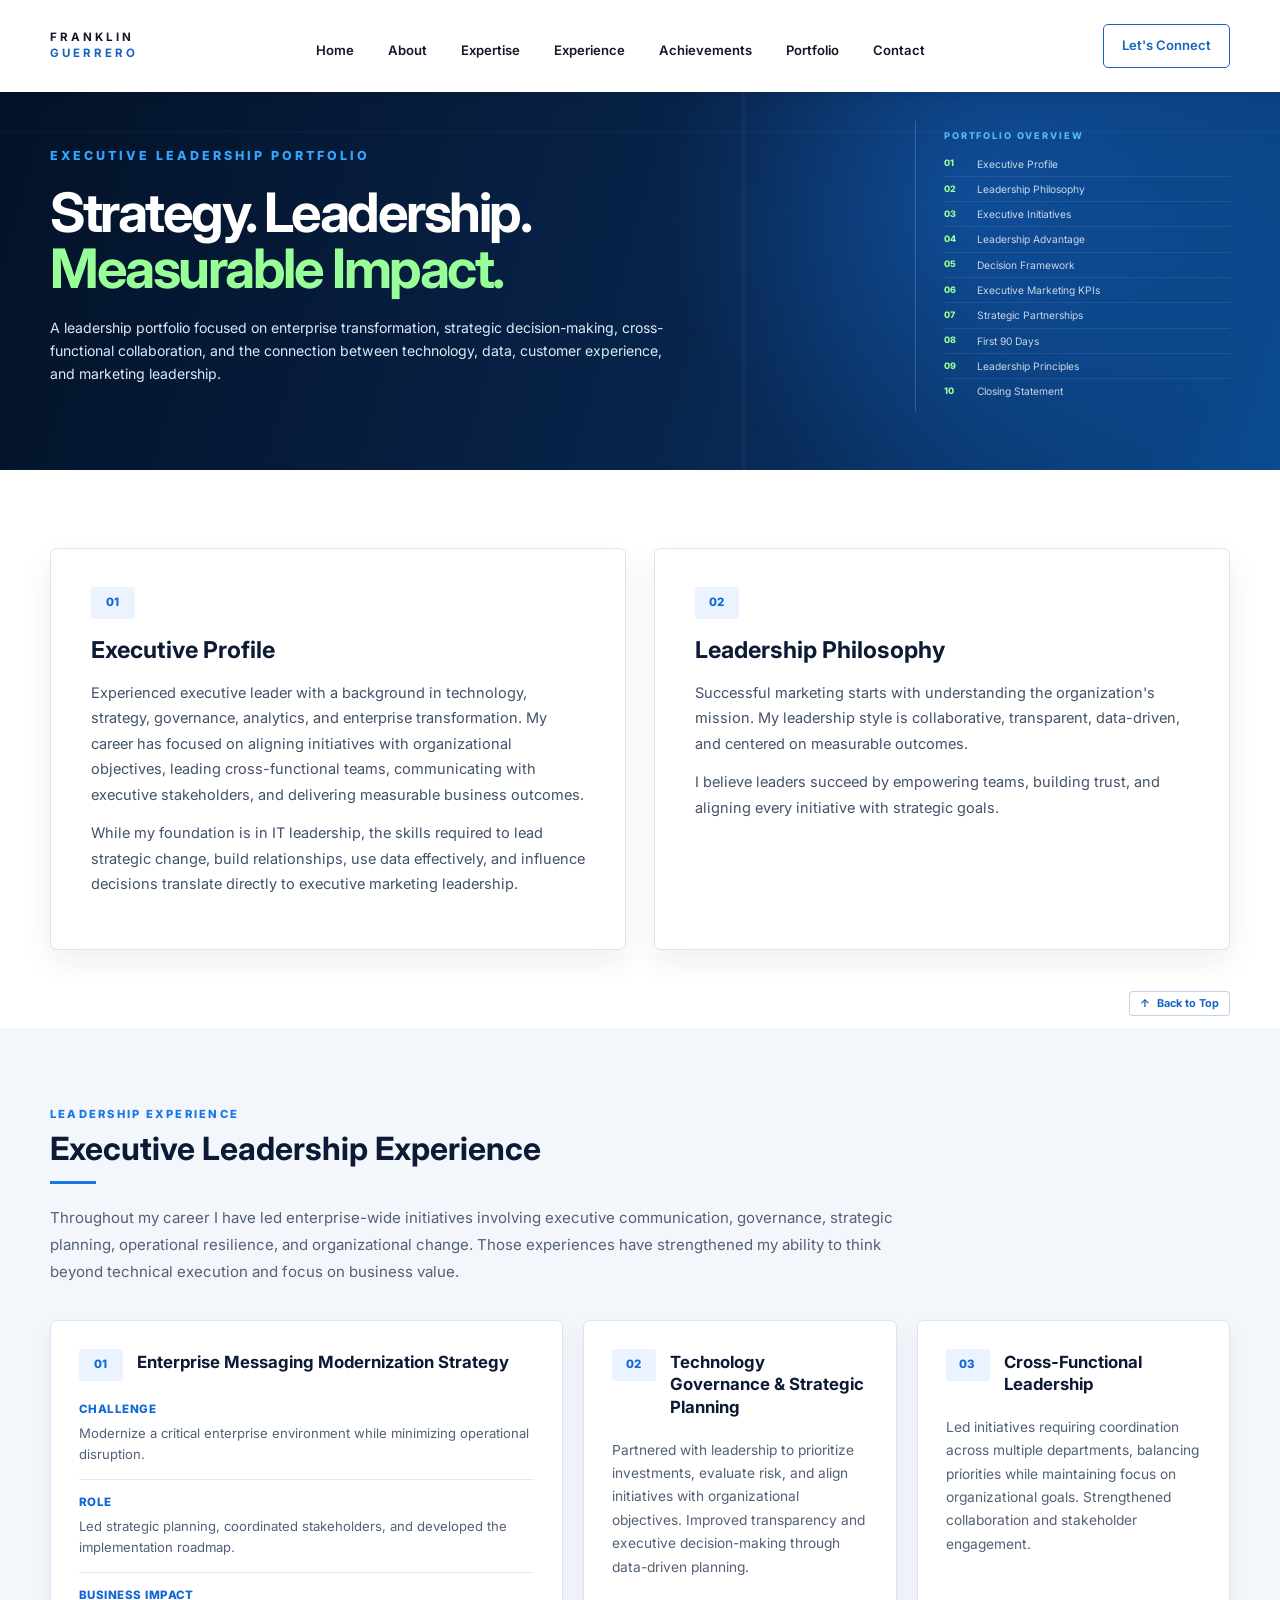
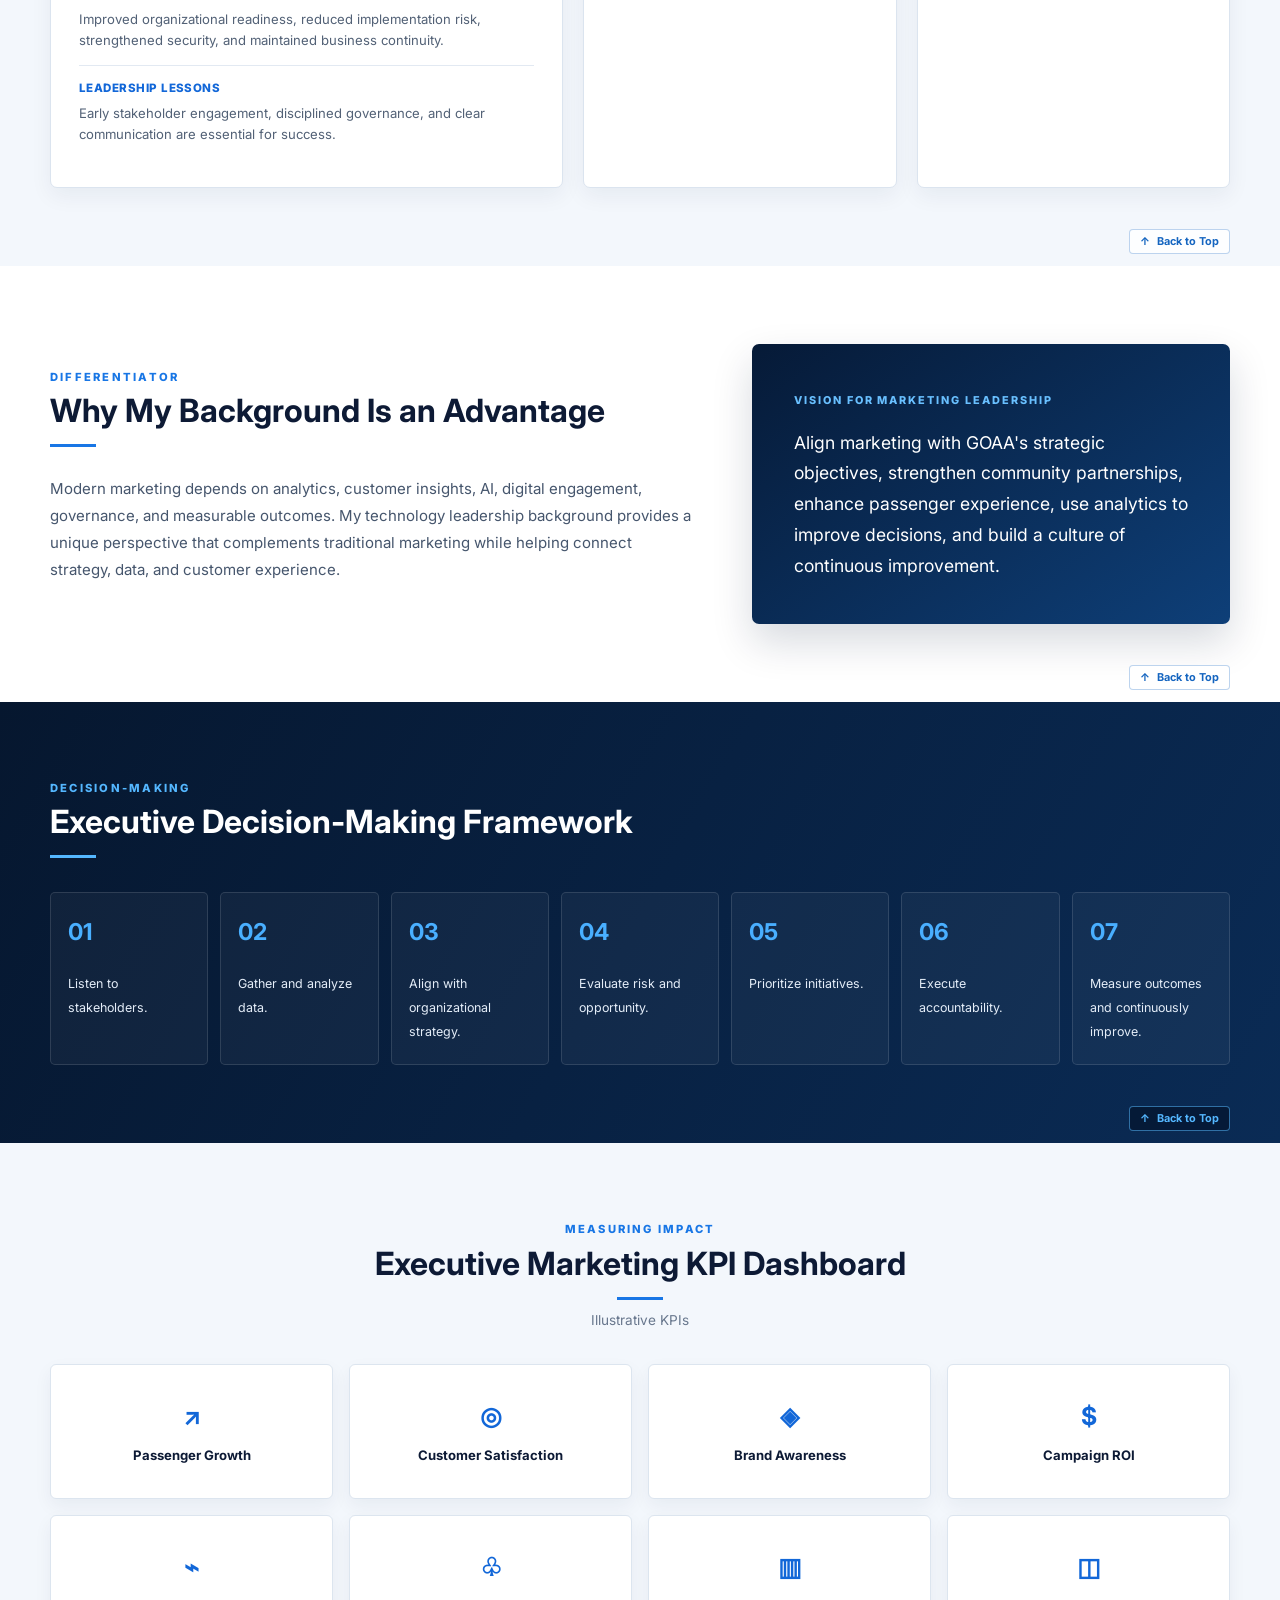
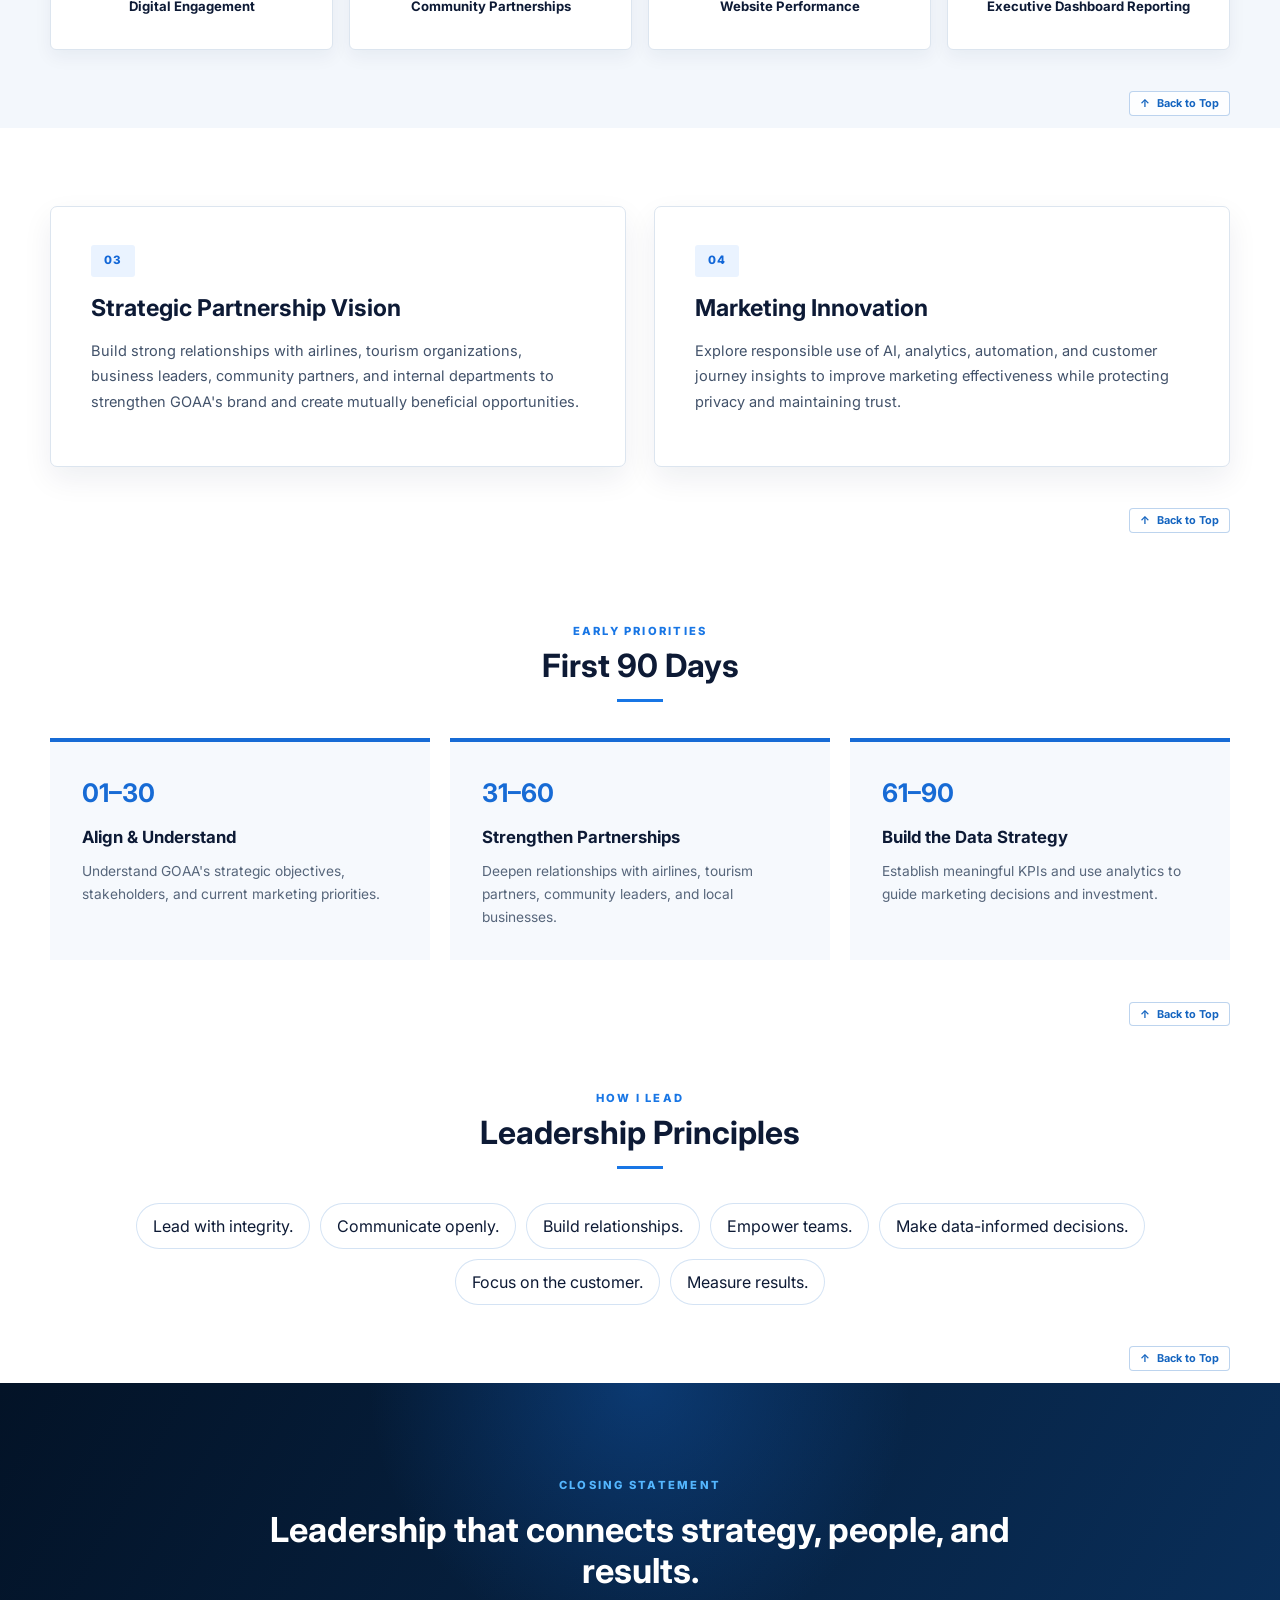
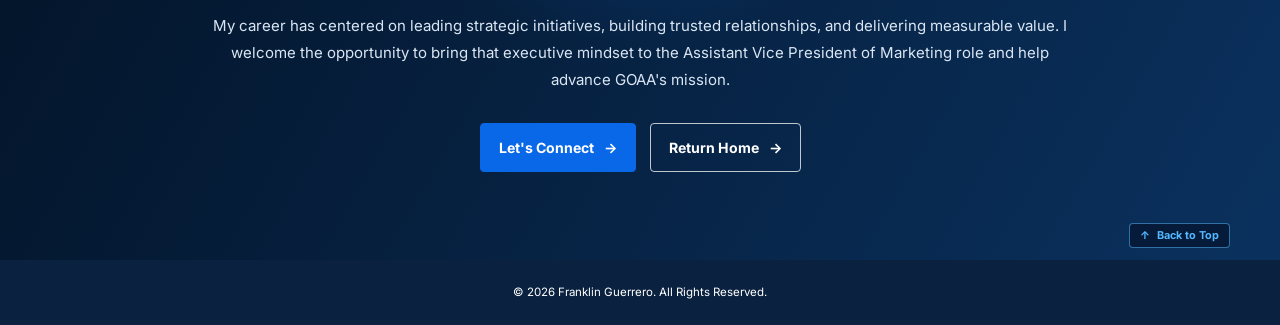
==== portfolio.html @ c7bc7cc0 "Add files via upload" ====
<!DOCTYPE html>
<html lang="en">
<head>
  <meta charset="UTF-8" />
  <meta name="viewport" content="width=device-width, initial-scale=1.0" />
  <meta name="description" content="Franklin Guerrero executive leadership portfolio." />
  <title>Executive Portfolio | Franklin Guerrero</title>
  <link rel="preconnect" href="https://fonts.googleapis.com">
  <link rel="preconnect" href="https://fonts.gstatic.com" crossorigin>
  <link href="https://fonts.googleapis.com/css2?family=Inter:wght@400;500;600;700;800&display=swap" rel="stylesheet">
  <link rel="stylesheet" href="styles.css" />
</head>
<body class="portfolio-page">
  <header class="topbar executive-topbar portfolio-topbar">
    <div class="shell nav">
      <a class="brand executive-brand" href="index.html#home" aria-label="Franklin Guerrero home">
        <strong><span>FRANKLIN</span><span>GUERRERO</span></strong>
      </a>
      <button class="menu-button" aria-expanded="false" aria-controls="site-nav">☰</button>
      <nav id="site-nav">
        <a href="index.html#home">Home</a>
        <a href="index.html#about">About</a>
        <a href="index.html#expertise">Expertise</a>
        <a href="index.html#experience">Experience</a>
        <a href="index.html#achievements">Achievements</a>
        <a class="active" href="portfolio.html">Portfolio</a>
        <a href="index.html#contact">Contact</a>
      </nav>
      <a class="top-connect" href="index.html#contact">Let's Connect</a>
    </div>
  </header>

  <main>
    <section class="portfolio-hero" id="portfolio-top">
      <div class="shell portfolio-hero-inner">
        <div class="portfolio-hero-copy">
          <p class="portfolio-eyebrow">EXECUTIVE LEADERSHIP PORTFOLIO</p>
          <h1>Strategy. Leadership.<br><span class="mint-text">Measurable Impact.</span></h1>
          <p class="portfolio-intro">A leadership portfolio focused on enterprise transformation, strategic decision-making, cross-functional collaboration, and the connection between technology, data, customer experience, and marketing leadership.</p>
        </div>

        <aside class="portfolio-overview" aria-label="Portfolio overview">
          <p class="portfolio-overview-title">PORTFOLIO OVERVIEW</p>
          <nav class="portfolio-overview-nav">
            <a href="#executive-profile"><span>01</span>Executive Profile</a>
            <a href="#leadership-philosophy"><span>02</span>Leadership Philosophy</a>
            <a href="#executive-initiatives"><span>03</span>Executive Initiatives</a>
            <a href="#leadership-advantage"><span>04</span>Leadership Advantage</a>
            <a href="#decision-framework"><span>05</span>Decision Framework</a>
            <a href="#executive-kpis"><span>06</span>Executive Marketing KPIs</a>
            <a href="#strategic-partnerships"><span>07</span>Strategic Partnerships</a>
            <a href="#first-90-days"><span>08</span>First 90 Days</a>
            <a href="#leadership-principles"><span>09</span>Leadership Principles</a>
            <a href="#closing-statement"><span>10</span>Closing Statement</a>
          </nav>
        </aside>
      </div>
    </section>

    <section class="portfolio-section" id="executive-profile">
      <div class="shell portfolio-two-column">
        <article class="portfolio-feature-card">
          <span class="portfolio-number">01</span>
          <h2>Executive Profile</h2>
          <p>Experienced executive leader with a background in technology, strategy, governance, analytics, and enterprise transformation. My career has focused on aligning initiatives with organizational objectives, leading cross-functional teams, communicating with executive stakeholders, and delivering measurable business outcomes.</p>
          <p>While my foundation is in IT leadership, the skills required to lead strategic change, build relationships, use data effectively, and influence decisions translate directly to executive marketing leadership.</p>
        </article>

        <article class="portfolio-feature-card" id="leadership-philosophy">
          <span class="portfolio-number">02</span>
          <h2>Leadership Philosophy</h2>
          <p>Successful marketing starts with understanding the organization's mission. My leadership style is collaborative, transparent, data-driven, and centered on measurable outcomes.</p>
          <p>I believe leaders succeed by empowering teams, building trust, and aligning every initiative with strategic goals.</p>
        </article>
      </div>
    
      <a class="portfolio-section-back-top" href="#portfolio-top" aria-label="Back to top">↑ <span>Back to Top</span></a>
    </section>

    <section class="portfolio-section portfolio-soft" id="executive-initiatives">
      <div class="shell">
        <div class="portfolio-heading">
          <span>LEADERSHIP EXPERIENCE</span>
          <h2>Executive Leadership Experience</h2>
        </div>
        <p class="portfolio-lead">Throughout my career I have led enterprise-wide initiatives involving executive communication, governance, strategic planning, operational resilience, and organizational change. Those experiences have strengthened my ability to think beyond technical execution and focus on business value.</p>

        <div class="initiative-grid">
          <article class="initiative-card initiative-primary">
            <div class="initiative-top">
              <span class="portfolio-number">01</span>
              <h3>Enterprise Messaging Modernization Strategy</h3>
            </div>
            <dl>
              <div><dt>Challenge</dt><dd>Modernize a critical enterprise environment while minimizing operational disruption.</dd></div>
              <div><dt>Role</dt><dd>Led strategic planning, coordinated stakeholders, and developed the implementation roadmap.</dd></div>
              <div><dt>Business Impact</dt><dd>Improved organizational readiness, reduced implementation risk, strengthened security, and maintained business continuity.</dd></div>
              <div><dt>Leadership Lessons</dt><dd>Early stakeholder engagement, disciplined governance, and clear communication are essential for success.</dd></div>
            </dl>
          </article>

          <article class="initiative-card">
            <div class="initiative-top">
              <span class="portfolio-number">02</span>
              <h3>Technology Governance &amp; Strategic Planning</h3>
            </div>
            <p>Partnered with leadership to prioritize investments, evaluate risk, and align initiatives with organizational objectives. Improved transparency and executive decision-making through data-driven planning.</p>
          </article>

          <article class="initiative-card">
            <div class="initiative-top">
              <span class="portfolio-number">03</span>
              <h3>Cross-Functional Leadership</h3>
            </div>
            <p>Led initiatives requiring coordination across multiple departments, balancing priorities while maintaining focus on organizational goals. Strengthened collaboration and stakeholder engagement.</p>
          </article>
        </div>
      </div>
    
      <a class="portfolio-section-back-top" href="#portfolio-top" aria-label="Back to top">↑ <span>Back to Top</span></a>
    </section>

    <section class="portfolio-section" id="leadership-advantage">
      <div class="shell portfolio-split-highlight">
        <div>
          <div class="portfolio-heading">
            <span>DIFFERENTIATOR</span>
            <h2>Why My Background Is an Advantage</h2>
          </div>
          <p>Modern marketing depends on analytics, customer insights, AI, digital engagement, governance, and measurable outcomes. My technology leadership background provides a unique perspective that complements traditional marketing while helping connect strategy, data, and customer experience.</p>
        </div>
        <div class="portfolio-quote-panel">
          <span>VISION FOR MARKETING LEADERSHIP</span>
          <p>Align marketing with GOAA's strategic objectives, strengthen community partnerships, enhance passenger experience, use analytics to improve decisions, and build a culture of continuous improvement.</p>
        </div>
      </div>
    
      <a class="portfolio-section-back-top" href="#portfolio-top" aria-label="Back to top">↑ <span>Back to Top</span></a>
    </section>

    <section class="portfolio-section portfolio-dark" id="decision-framework">
      <div class="shell">
        <div class="portfolio-heading light">
          <span>DECISION-MAKING</span>
          <h2>Executive Decision-Making Framework</h2>
        </div>
        <div class="decision-grid">
          <article class="decision-card" tabindex="0" role="button" aria-expanded="false"
            data-number="01"
            data-title="Listen to stakeholders."
            data-description="Engage the people affected by the decision to understand priorities, concerns, expectations, and operational realities before moving forward.">
            <b>01</b><span>Listen to stakeholders.</span>
          </article>

          <article class="decision-card" tabindex="0" role="button" aria-expanded="false"
            data-number="02"
            data-title="Gather and analyze data."
            data-description="Collect relevant quantitative and qualitative data to understand the situation, identify patterns, and uncover the insights needed to make an informed decision.">
            <b>02</b><span>Gather and analyze data.</span>
          </article>

          <article class="decision-card" tabindex="0" role="button" aria-expanded="false"
            data-number="03"
            data-title="Align with organizational strategy."
            data-description="Confirm that the decision supports the organization's mission, priorities, long-term objectives, and desired business outcomes.">
            <b>03</b><span>Align with organizational strategy.</span>
          </article>

          <article class="decision-card" tabindex="0" role="button" aria-expanded="false"
            data-number="04"
            data-title="Evaluate risk and opportunity."
            data-description="Assess potential risks, benefits, dependencies, and opportunities so leadership can balance value creation with responsible decision-making.">
            <b>04</b><span>Evaluate risk and opportunity.</span>
          </article>

          <article class="decision-card" tabindex="0" role="button" aria-expanded="false"
            data-number="05"
            data-title="Prioritize initiatives."
            data-description="Focus resources on the initiatives with the strongest strategic alignment, business value, urgency, and potential organizational impact.">
            <b>05</b><span>Prioritize initiatives.</span>
          </article>

          <article class="decision-card" tabindex="0" role="button" aria-expanded="false"
            data-number="06"
            data-title="Execute accountability."
            data-description="Translate the decision into action with clear ownership, responsibilities, timelines, expectations, and executive visibility.">
            <b>06</b><span>Execute accountability.</span>
          </article>

          <article class="decision-card" tabindex="0" role="button" aria-expanded="false"
            data-number="07"
            data-title="Measure outcomes and continuously improve."
            data-description="Track results against defined measures, learn from outcomes, and adjust the strategy or execution as new information becomes available.">
            <b>07</b><span>Measure outcomes and continuously improve.</span>
          </article>
        </div>

        <div class="decision-popover" id="decision-popover" role="dialog" aria-hidden="true">
          <button class="decision-popover-close" type="button" aria-label="Close definition">×</button>
          <div class="decision-popover-number"></div>
          <h3 class="decision-popover-title"></h3>
          <p class="decision-popover-text"></p>
          <span class="decision-popover-arrow" aria-hidden="true"></span>
        </div>
      </div>
    
      <a class="portfolio-section-back-top" href="#portfolio-top" aria-label="Back to top">↑ <span>Back to Top</span></a>
    </section>

    <section class="portfolio-section portfolio-soft" id="executive-kpis">
      <div class="shell">
        <div class="portfolio-heading centered">
          <span>MEASURING IMPACT</span>
          <h2>Executive Marketing KPI Dashboard</h2>
          <p>Illustrative KPIs</p>
        </div>
        <div class="kpi-grid">
          <article class="kpi-card" tabindex="0" role="button" aria-expanded="false"
            data-kpi="passenger" data-title="Passenger Growth" data-subtitle="Illustrative 12-month passenger index">
            <span>↗</span><h3>Passenger Growth</h3>
          </article>
          <article class="kpi-card" tabindex="0" role="button" aria-expanded="false"
            data-kpi="satisfaction" data-title="Customer Satisfaction" data-subtitle="Illustrative satisfaction trend">
            <span>◎</span><h3>Customer Satisfaction</h3>
          </article>
          <article class="kpi-card" tabindex="0" role="button" aria-expanded="false"
            data-kpi="awareness" data-title="Brand Awareness" data-subtitle="Illustrative brand awareness by quarter">
            <span>◈</span><h3>Brand Awareness</h3>
          </article>
          <article class="kpi-card" tabindex="0" role="button" aria-expanded="false"
            data-kpi="roi" data-title="Campaign ROI" data-subtitle="Illustrative return by campaign">
            <span>$</span><h3>Campaign ROI</h3>
          </article>
          <article class="kpi-card" tabindex="0" role="button" aria-expanded="false"
            data-kpi="digital" data-title="Digital Engagement" data-subtitle="Illustrative engagement trend">
            <span>⌁</span><h3>Digital Engagement</h3>
          </article>
          <article class="kpi-card" tabindex="0" role="button" aria-expanded="false"
            data-kpi="partnerships" data-title="Community Partnerships" data-subtitle="Illustrative partnership growth">
            <span>♧</span><h3>Community Partnerships</h3>
          </article>
          <article class="kpi-card" tabindex="0" role="button" aria-expanded="false"
            data-kpi="website" data-title="Website Performance" data-subtitle="Illustrative traffic and conversion trend">
            <span>▥</span><h3>Website Performance</h3>
          </article>
          <article class="kpi-card" tabindex="0" role="button" aria-expanded="false"
            data-kpi="dashboard" data-title="Executive Dashboard Reporting" data-subtitle="Illustrative executive scorecard">
            <span>◫</span><h3>Executive Dashboard Reporting</h3>
          </article>
        </div>

        <div class="kpi-chart-popover" id="kpi-chart-popover" role="dialog" aria-hidden="true">
          <button class="kpi-chart-close" type="button" aria-label="Close KPI chart">×</button>
          <div class="kpi-chart-kicker">SAMPLE EXECUTIVE VIEW</div>
          <h3 class="kpi-chart-title"></h3>
          <p class="kpi-chart-subtitle"></p>
          <div class="kpi-chart-stage" aria-label="Illustrative KPI chart"></div>
          <p class="kpi-chart-note">Illustrative data for portfolio demonstration only — not actual GOAA performance.</p>
          <span class="kpi-chart-arrow" aria-hidden="true"></span>
        </div>
      </div>
    
      <a class="portfolio-section-back-top" href="#portfolio-top" aria-label="Back to top">↑ <span>Back to Top</span></a>
    </section>

    <section class="portfolio-section" id="strategic-partnerships">
      <div class="shell portfolio-two-column">
        <article class="portfolio-feature-card">
          <span class="portfolio-number">03</span>
          <h2>Strategic Partnership Vision</h2>
          <p>Build strong relationships with airlines, tourism organizations, business leaders, community partners, and internal departments to strengthen GOAA's brand and create mutually beneficial opportunities.</p>
        </article>
        <article class="portfolio-feature-card">
          <span class="portfolio-number">04</span>
          <h2>Marketing Innovation</h2>
          <p>Explore responsible use of AI, analytics, automation, and customer journey insights to improve marketing effectiveness while protecting privacy and maintaining trust.</p>
        </article>
      </div>
    
      <a class="portfolio-section-back-top" href="#portfolio-top" aria-label="Back to top">↑ <span>Back to Top</span></a>
    </section>

    <section class="portfolio-section first-90-section" id="first-90-days">
      <div class="shell">
        <div class="portfolio-heading centered">
          <span>EARLY PRIORITIES</span>
          <h2>First 90 Days</h2>
        </div>
        <div class="days-grid">
          <article class="priority-card" tabindex="0" role="button" aria-expanded="false"
            data-number="01"
            data-title="Align with GOAA's Strategic Objectives"
            data-description="Understand and align with GOAA's strategic objectives and long-term vision. Meet with key stakeholders, assess current marketing efforts, identify what is working, and determine where the strongest opportunities exist.">
            <b>01–30</b>
            <h3>Align &amp; Understand</h3>
            <p>Understand GOAA's strategic objectives, stakeholders, and current marketing priorities.</p>
          </article>

          <article class="priority-card" tabindex="0" role="button" aria-expanded="false"
            data-number="02"
            data-title="Strengthen Strategic Partnerships"
            data-description="Strengthen relationships with airlines, tourism organizations, community leaders, and local businesses to help promote Orlando, expand collaboration, and support passenger growth.">
            <b>31–60</b>
            <h3>Strengthen Partnerships</h3>
            <p>Deepen relationships with airlines, tourism partners, community leaders, and local businesses.</p>
          </article>

          <article class="priority-card" tabindex="0" role="button" aria-expanded="false"
            data-number="03"
            data-title="Build a Data-Driven Marketing Strategy"
            data-description="Establish meaningful performance metrics and use analytics to evaluate campaign performance, customer behavior, and return on investment so resources remain aligned with GOAA's goals and marketing can continuously improve.">
            <b>61–90</b>
            <h3>Build the Data Strategy</h3>
            <p>Establish meaningful KPIs and use analytics to guide marketing decisions and investment.</p>
          </article>
        </div>

        <div class="priority-popover" id="priority-popover" role="dialog" aria-hidden="true">
          <button class="priority-popover-close" type="button" aria-label="Close priority details">×</button>
          <div class="priority-popover-number"></div>
          <h3 class="priority-popover-title"></h3>
          <p class="priority-popover-text"></p>
          <span class="priority-popover-arrow" aria-hidden="true"></span>
        </div>
      </div>
    
      <a class="portfolio-section-back-top" href="#portfolio-top" aria-label="Back to top">↑ <span>Back to Top</span></a>
    </section>

    <section class="portfolio-section portfolio-principles" id="leadership-principles">
      <div class="shell">
        <div class="portfolio-heading centered">
          <span>HOW I LEAD</span>
          <h2>Leadership Principles</h2>
        </div>
        <div class="principles-row">
          <button class="principle-pill" type="button"
            data-title="Lead with integrity."
            data-description="Make decisions ethically, communicate truthfully, and build trust through consistent actions and accountability.">
            Lead with integrity.
          </button>
          <button class="principle-pill" type="button"
            data-title="Communicate openly."
            data-description="Create clarity through transparent communication, active listening, and timely information sharing across teams and stakeholders.">
            Communicate openly.
          </button>
          <button class="principle-pill" type="button"
            data-title="Build relationships."
            data-description="Develop trusted partnerships by understanding stakeholder needs, creating alignment, and investing in long-term collaboration.">
            Build relationships.
          </button>
          <button class="principle-pill" type="button"
            data-title="Empower teams."
            data-description="Give people clear direction, ownership, support, and the confidence to make decisions and deliver meaningful results.">
            Empower teams.
          </button>
          <button class="principle-pill" type="button"
            data-title="Make data-informed decisions."
            data-description="Use relevant data, business context, and professional judgment to guide decisions and improve strategic outcomes.">
            Make data-informed decisions.
          </button>
          <button class="principle-pill" type="button"
            data-title="Focus on the customer."
            data-description="Keep customer needs, expectations, and experience at the center of strategy, execution, and continuous improvement.">
            Focus on the customer.
          </button>
          <button class="principle-pill" type="button"
            data-title="Measure results."
            data-description="Define meaningful outcomes, track performance, and use results to strengthen accountability and continuously improve.">
            Measure results.
          </button>
        </div>

        <div class="principle-popover" id="principle-popover" role="dialog" aria-hidden="true">
          <button class="principle-popover-close" type="button" aria-label="Close leadership principle">×</button>
          <h3 class="principle-popover-title"></h3>
          <p class="principle-popover-text"></p>
          <span class="principle-popover-arrow" aria-hidden="true"></span>
        </div>
      </div>
    
      <a class="portfolio-section-back-top" href="#portfolio-top" aria-label="Back to top">↑ <span>Back to Top</span></a>
    </section>

    <section class="portfolio-closing" id="closing-statement">
      <div class="shell">
        <span>CLOSING STATEMENT</span>
        <h2>Leadership that connects strategy, people, and results.</h2>
        <p>My career has centered on leading strategic initiatives, building trusted relationships, and delivering measurable value. I welcome the opportunity to bring that executive mindset to the Assistant Vice President of Marketing role and help advance GOAA's mission.</p>
        <div class="portfolio-actions">
          <a class="btn btn-primary" href="index.html#contact">Let's Connect <span aria-hidden="true">→</span></a>
          <a class="btn btn-outline" href="index.html">Return Home <span aria-hidden="true">→</span></a>
        </div>
      </div>
    
      <a class="portfolio-section-back-top" href="#portfolio-top" aria-label="Back to top">↑ <span>Back to Top</span></a>
    </section>
  </main>

  <footer>
    © <span id="year"></span> Franklin Guerrero. All Rights Reserved.
  </footer>

  <script src="script.js"></script>

  <script>
    (() => {
      const cards = Array.from(document.querySelectorAll('.decision-card'));
      const popover = document.getElementById('decision-popover');
      if (!cards.length || !popover) return;

      const numberEl = popover.querySelector('.decision-popover-number');
      const titleEl = popover.querySelector('.decision-popover-title');
      const textEl = popover.querySelector('.decision-popover-text');
      const closeBtn = popover.querySelector('.decision-popover-close');
      let activeCard = null;

      function positionPopover(card) {
        const section = card.closest('.portfolio-dark');
        const sectionRect = section.getBoundingClientRect();
        const cardRect = card.getBoundingClientRect();

        // Measure after content is visible.
        popover.style.left = '0px';
        popover.style.top = '0px';

        const popRect = popover.getBoundingClientRect();
        let left = cardRect.left - sectionRect.left + (cardRect.width / 2) - (popRect.width / 2);
        let top = cardRect.top - sectionRect.top - popRect.height - 18;

        const minLeft = 18;
        const maxLeft = sectionRect.width - popRect.width - 18;
        left = Math.max(minLeft, Math.min(left, maxLeft));

        // If there isn't enough room above, place it below.
        const placeBelow = top < 78;
        if (placeBelow) {
          top = cardRect.bottom - sectionRect.top + 18;
          popover.classList.add('below');
        } else {
          popover.classList.remove('below');
        }

        popover.style.left = `${left}px`;
        popover.style.top = `${top}px`;

        const cardCenter = cardRect.left - sectionRect.left + (cardRect.width / 2);
        const arrowLeft = Math.max(20, Math.min(cardCenter - left, popRect.width - 20));
        popover.style.setProperty('--arrow-left', `${arrowLeft}px`);
      }

      function openPopover(card) {
        cards.forEach(c => {
          c.classList.remove('active');
          c.setAttribute('aria-expanded', 'false');
        });

        activeCard = card;
        card.classList.add('active');
        card.setAttribute('aria-expanded', 'true');

        numberEl.textContent = card.dataset.number;
        titleEl.textContent = card.dataset.title;
        textEl.textContent = card.dataset.description;

        popover.classList.add('open');
        popover.setAttribute('aria-hidden', 'false');
        requestAnimationFrame(() => positionPopover(card));
      }

      function closePopover() {
        if (activeCard) {
          activeCard.classList.remove('active');
          activeCard.setAttribute('aria-expanded', 'false');
        }
        activeCard = null;
        popover.classList.remove('open', 'below');
        popover.setAttribute('aria-hidden', 'true');
      }

      cards.forEach(card => {
        card.addEventListener('click', (event) => {
          event.stopPropagation();
          if (activeCard === card && popover.classList.contains('open')) {
            closePopover();
          } else {
            openPopover(card);
          }
        });

        card.addEventListener('keydown', (event) => {
          if (event.key === 'Enter' || event.key === ' ') {
            event.preventDefault();
            openPopover(card);
          }
        });
      });

      closeBtn.addEventListener('click', (event) => {
        event.stopPropagation();
        closePopover();
      });

      popover.addEventListener('click', event => event.stopPropagation());
      document.addEventListener('click', closePopover);
      document.addEventListener('keydown', event => {
        if (event.key === 'Escape') closePopover();
      });

      window.addEventListener('resize', () => {
        if (activeCard && popover.classList.contains('open')) positionPopover(activeCard);
      });
    })();
  </script>


  <script>
    (() => {
      const cards = Array.from(document.querySelectorAll('.kpi-card'));
      const popover = document.getElementById('kpi-chart-popover');
      if (!cards.length || !popover) return;

      const titleEl = popover.querySelector('.kpi-chart-title');
      const subtitleEl = popover.querySelector('.kpi-chart-subtitle');
      const stage = popover.querySelector('.kpi-chart-stage');
      const closeBtn = popover.querySelector('.kpi-chart-close');
      let activeCard = null;

      const data = {
        passenger: {
          type: 'line',
          labels: ['Jan','Feb','Mar','Apr','May','Jun','Jul','Aug','Sep','Oct','Nov','Dec'],
          values: [82,85,88,87,91,94,97,99,98,102,105,109],
          suffix: ''
        },
        satisfaction: {
          type: 'line',
          labels: ['Q1','Q2','Q3','Q4'],
          values: [84,87,89,92],
          suffix: '%'
        },
        awareness: {
          type: 'bars',
          labels: ['Q1','Q2','Q3','Q4'],
          values: [61,68,74,81],
          suffix: '%'
        },
        roi: {
          type: 'bars',
          labels: ['A','B','C','D','E'],
          values: [118,142,131,167,154],
          suffix: '%'
        },
        digital: {
          type: 'line',
          labels: ['Jan','Mar','May','Jul','Sep','Nov'],
          values: [42,48,53,61,68,76],
          suffix: '%'
        },
        partnerships: {
          type: 'bars',
          labels: ['2023','2024','2025','2026'],
          values: [18,24,31,39],
          suffix: ''
        },
        website: {
          type: 'dual',
          labels: ['Jan','Mar','May','Jul','Sep','Nov'],
          values: [72,78,84,91,97,106],
          values2: [2.8,3.1,3.4,3.8,4.1,4.5],
          suffix: 'k',
          suffix2: '%'
        },
        dashboard: {
          type: 'scorecard',
          metrics: [
            ['Passenger Growth','+6.8%','On Track'],
            ['Customer Satisfaction','92%','Strong'],
            ['Campaign ROI','154%','Above Target'],
            ['Digital Engagement','+18%','Improving']
          ]
        }
      };

      function svgLine(labels, values, suffix='', values2=null, suffix2='') {
        const w = 430, h = 210, left = 38, right = 20, top = 18, bottom = 34;
        const max = Math.max(...values) * 1.08;
        const min = Math.min(...values) * .92;
        const x = i => left + i * ((w-left-right)/(values.length-1));
        const y = v => top + (max-v) * ((h-top-bottom)/(max-min || 1));
        const points = values.map((v,i)=>`${x(i)},${y(v)}`).join(' ');

        let grid = '';
        for(let i=0;i<4;i++){
          const gy = top + i*((h-top-bottom)/3);
          grid += `<line x1="${left}" y1="${gy}" x2="${w-right}" y2="${gy}" class="chart-grid"/>`;
        }

        let labelsSvg = labels.map((lab,i)=>`<text x="${x(i)}" y="${h-10}" text-anchor="middle" class="chart-label">${lab}</text>`).join('');
        let dots = values.map((v,i)=>`<circle cx="${x(i)}" cy="${y(v)}" r="3.2" class="chart-dot"/><text x="${x(i)}" y="${y(v)-9}" text-anchor="middle" class="chart-value">${v}${suffix}</text>`).join('');

        let second = '';
        if(values2){
          const max2 = Math.max(...values2)*1.08, min2 = Math.min(...values2)*.92;
          const y2 = v => top + (max2-v) * ((h-top-bottom)/(max2-min2 || 1));
          const p2 = values2.map((v,i)=>`${x(i)},${y2(v)}`).join(' ');
          second = `<polyline points="${p2}" class="chart-line secondary"/>` +
                   values2.map((v,i)=>`<circle cx="${x(i)}" cy="${y2(v)}" r="2.7" class="chart-dot secondary"/>`).join('');
        }

        return `<svg viewBox="0 0 ${w} ${h}" role="img" aria-label="Illustrative line chart">
          ${grid}
          <polyline points="${points}" class="chart-line"/>
          ${second}
          ${dots}
          ${labelsSvg}
        </svg>`;
      }

      function svgBars(labels, values, suffix='') {
        const w=430,h=210,left=28,right=18,top=20,bottom=36;
        const max=Math.max(...values)*1.15;
        const slot=(w-left-right)/values.length;
        const barW=Math.min(44,slot*.55);
        let grid='';
        for(let i=0;i<4;i++){
          const gy=top+i*((h-top-bottom)/3);
          grid += `<line x1="${left}" y1="${gy}" x2="${w-right}" y2="${gy}" class="chart-grid"/>`;
        }
        let bars='';
        values.forEach((v,i)=>{
          const bh=(v/max)*(h-top-bottom);
          const bx=left+i*slot+(slot-barW)/2;
          const by=h-bottom-bh;
          bars += `<rect x="${bx}" y="${by}" width="${barW}" height="${bh}" rx="5" class="chart-bar"/>
                   <text x="${bx+barW/2}" y="${by-8}" text-anchor="middle" class="chart-value">${v}${suffix}</text>
                   <text x="${bx+barW/2}" y="${h-11}" text-anchor="middle" class="chart-label">${labels[i]}</text>`;
        });
        return `<svg viewBox="0 0 ${w} ${h}" role="img" aria-label="Illustrative bar chart">${grid}${bars}</svg>`;
      }

      function scorecard(metrics){
        return `<div class="executive-scorecard">` + metrics.map((m,i)=>`
          <div class="scorecard-item">
            <div class="scorecard-label">${m[0]}</div>
            <div class="scorecard-value">${m[1]}</div>
            <div class="scorecard-status"><span></span>${m[2]}</div>
          </div>`).join('') + `</div>`;
      }

      function renderChart(key){
        const d=data[key];
        if(!d) return '';
        if(d.type==='line') return svgLine(d.labels,d.values,d.suffix);
        if(d.type==='bars') return svgBars(d.labels,d.values,d.suffix);
        if(d.type==='dual') return svgLine(d.labels,d.values,d.suffix,d.values2,d.suffix2);
        if(d.type==='scorecard') return scorecard(d.metrics);
        return '';
      }

      function positionPopover(card){
        const section = card.closest('#executive-kpis');
        const sectionRect = section.getBoundingClientRect();
        const cardRect = card.getBoundingClientRect();

        popover.style.left='0px';
        popover.style.top='0px';

        const popRect = popover.getBoundingClientRect();
        let left = cardRect.left - sectionRect.left + cardRect.width/2 - popRect.width/2;
        let top = cardRect.top - sectionRect.top - popRect.height - 18;

        const minLeft=18;
        const maxLeft=sectionRect.width-popRect.width-18;
        left=Math.max(minLeft,Math.min(left,maxLeft));

        const placeBelow = top < 78;
        if(placeBelow){
          top=cardRect.bottom-sectionRect.top+18;
          popover.classList.add('below');
        }else{
          popover.classList.remove('below');
        }

        popover.style.left=`${left}px`;
        popover.style.top=`${top}px`;

        const cardCenter = cardRect.left - sectionRect.left + cardRect.width/2;
        const arrowLeft=Math.max(22,Math.min(cardCenter-left,popRect.width-22));
        popover.style.setProperty('--kpi-arrow-left',`${arrowLeft}px`);
      }

      function openPopover(card){
        cards.forEach(c=>{
          c.classList.remove('active');
          c.setAttribute('aria-expanded','false');
        });

        activeCard=card;
        card.classList.add('active');
        card.setAttribute('aria-expanded','true');

        titleEl.textContent=card.dataset.title;
        subtitleEl.textContent=card.dataset.subtitle;
        stage.innerHTML=renderChart(card.dataset.kpi);

        popover.classList.add('open');
        popover.setAttribute('aria-hidden','false');
        requestAnimationFrame(()=>positionPopover(card));
      }

      function closePopover(){
        if(activeCard){
          activeCard.classList.remove('active');
          activeCard.setAttribute('aria-expanded','false');
        }
        activeCard=null;
        popover.classList.remove('open','below');
        popover.setAttribute('aria-hidden','true');
      }

      cards.forEach(card=>{
        card.addEventListener('click',e=>{
          e.stopPropagation();
          if(activeCard===card && popover.classList.contains('open')) closePopover();
          else openPopover(card);
        });
        card.addEventListener('keydown',e=>{
          if(e.key==='Enter' || e.key===' '){
            e.preventDefault();
            openPopover(card);
          }
        });
      });

      closeBtn.addEventListener('click',e=>{
        e.stopPropagation();
        closePopover();
      });
      popover.addEventListener('click',e=>e.stopPropagation());
      document.addEventListener('click',closePopover);
      document.addEventListener('keydown',e=>{
        if(e.key==='Escape') closePopover();
      });
      window.addEventListener('resize',()=>{
        if(activeCard && popover.classList.contains('open')) positionPopover(activeCard);
      });
    })();
  </script>


  <script>
    (() => {
      const cards = Array.from(document.querySelectorAll('.priority-card'));
      const popover = document.getElementById('priority-popover');
      if (!cards.length || !popover) return;

      const numberEl = popover.querySelector('.priority-popover-number');
      const titleEl = popover.querySelector('.priority-popover-title');
      const textEl = popover.querySelector('.priority-popover-text');
      const closeBtn = popover.querySelector('.priority-popover-close');
      let activeCard = null;

      function positionPopover(card) {
        const section = card.closest('#first-90-days');
        const sectionRect = section.getBoundingClientRect();
        const cardRect = card.getBoundingClientRect();

        popover.style.left = '0px';
        popover.style.top = '0px';

        const popRect = popover.getBoundingClientRect();
        let left = cardRect.left - sectionRect.left + cardRect.width / 2 - popRect.width / 2;
        let top = cardRect.top - sectionRect.top - popRect.height - 18;

        const minLeft = 18;
        const maxLeft = sectionRect.width - popRect.width - 18;
        left = Math.max(minLeft, Math.min(left, maxLeft));

        const placeBelow = top < 80;
        if (placeBelow) {
          top = cardRect.bottom - sectionRect.top + 18;
          popover.classList.add('below');
        } else {
          popover.classList.remove('below');
        }

        popover.style.left = `${left}px`;
        popover.style.top = `${top}px`;

        const cardCenter = cardRect.left - sectionRect.left + cardRect.width / 2;
        const arrowLeft = Math.max(22, Math.min(cardCenter - left, popRect.width - 22));
        popover.style.setProperty('--priority-arrow-left', `${arrowLeft}px`);
      }

      function openPopover(card) {
        cards.forEach(c => {
          c.classList.remove('active');
          c.setAttribute('aria-expanded', 'false');
        });

        activeCard = card;
        card.classList.add('active');
        card.setAttribute('aria-expanded', 'true');

        numberEl.textContent = card.dataset.number;
        titleEl.textContent = card.dataset.title;
        textEl.textContent = card.dataset.description;

        popover.classList.add('open');
        popover.setAttribute('aria-hidden', 'false');
        requestAnimationFrame(() => positionPopover(card));
      }

      function closePopover() {
        if (activeCard) {
          activeCard.classList.remove('active');
          activeCard.setAttribute('aria-expanded', 'false');
        }
        activeCard = null;
        popover.classList.remove('open', 'below');
        popover.setAttribute('aria-hidden', 'true');
      }

      cards.forEach(card => {
        card.addEventListener('click', e => {
          e.stopPropagation();
          if (activeCard === card && popover.classList.contains('open')) closePopover();
          else openPopover(card);
        });

        card.addEventListener('keydown', e => {
          if (e.key === 'Enter' || e.key === ' ') {
            e.preventDefault();
            openPopover(card);
          }
        });
      });

      closeBtn.addEventListener('click', e => {
        e.stopPropagation();
        closePopover();
      });

      popover.addEventListener('click', e => e.stopPropagation());
      document.addEventListener('click', closePopover);
      document.addEventListener('keydown', e => {
        if (e.key === 'Escape') closePopover();
      });

      window.addEventListener('resize', () => {
        if (activeCard && popover.classList.contains('open')) positionPopover(activeCard);
      });
    })();
  </script>

  <script>
    (() => {
      const pills = Array.from(document.querySelectorAll('.principle-pill'));
      const popover = document.getElementById('principle-popover');
      if (!pills.length || !popover) return;

      const titleEl = popover.querySelector('.principle-popover-title');
      const textEl = popover.querySelector('.principle-popover-text');
      const closeBtn = popover.querySelector('.principle-popover-close');
      let activePill = null;

      function positionPopover(pill) {
        const section = pill.closest('#leadership-principles');
        const sectionRect = section.getBoundingClientRect();
        const pillRect = pill.getBoundingClientRect();

        popover.style.left = '0px';
        popover.style.top = '0px';

        const popRect = popover.getBoundingClientRect();
        let left = pillRect.left - sectionRect.left + pillRect.width / 2 - popRect.width / 2;
        let top = pillRect.top - sectionRect.top - popRect.height - 16;

        const minLeft = 18;
        const maxLeft = sectionRect.width - popRect.width - 18;
        left = Math.max(minLeft, Math.min(left, maxLeft));

        const placeBelow = top < 72;
        if (placeBelow) {
          top = pillRect.bottom - sectionRect.top + 16;
          popover.classList.add('below');
        } else {
          popover.classList.remove('below');
        }

        popover.style.left = `${left}px`;
        popover.style.top = `${top}px`;

        const pillCenter = pillRect.left - sectionRect.left + pillRect.width / 2;
        const arrowLeft = Math.max(22, Math.min(pillCenter - left, popRect.width - 22));
        popover.style.setProperty('--principle-arrow-left', `${arrowLeft}px`);
      }

      function openPopover(pill) {
        pills.forEach(p => {
          p.classList.remove('active');
          p.setAttribute('aria-expanded', 'false');
        });

        activePill = pill;
        pill.classList.add('active');
        pill.setAttribute('aria-expanded', 'true');

        titleEl.textContent = pill.dataset.title;
        textEl.textContent = pill.dataset.description;

        popover.classList.add('open');
        popover.setAttribute('aria-hidden', 'false');
        requestAnimationFrame(() => positionPopover(pill));
      }

      function closePopover() {
        if (activePill) {
          activePill.classList.remove('active');
          activePill.setAttribute('aria-expanded', 'false');
        }
        activePill = null;
        popover.classList.remove('open', 'below');
        popover.setAttribute('aria-hidden', 'true');
      }

      pills.forEach(pill => {
        pill.setAttribute('aria-expanded', 'false');
        pill.addEventListener('click', e => {
          e.stopPropagation();
          if (activePill === pill && popover.classList.contains('open')) closePopover();
          else openPopover(pill);
        });
      });

      closeBtn.addEventListener('click', e => {
        e.stopPropagation();
        closePopover();
      });

      popover.addEventListener('click', e => e.stopPropagation());
      document.addEventListener('click', closePopover);
      document.addEventListener('keydown', e => {
        if (e.key === 'Escape') closePopover();
      });

      window.addEventListener('resize', () => {
        if (activePill && popover.classList.contains('open')) positionPopover(activePill);
      });
    })();
  </script>

</body>
</html>
---- styles.css ----
*{box-sizing:border-box}html{scroll-behavior:smooth}body{margin:0;font-family:Inter,Arial,sans-serif;color:#0d1a35;background:#fff;line-height:1.5}a{color:inherit}.shell{width:min(1180px,calc(100% - 44px));margin:auto}.topbar{position:sticky;top:0;z-index:30;background:#164875;color:#fff;box-shadow:0 4px 14px rgba(0,0,0,.18)}.nav{min-height:74px;display:flex;align-items:center;justify-content:space-between;gap:28px}.brand{text-decoration:none;display:grid}.brand strong{font-size:1.2rem;letter-spacing:.02em}.brand span{font-size:.72rem;color:#dce7f8}.topbar nav{display:flex;align-items:center;gap:26px}.topbar nav a{text-decoration:none;text-transform:uppercase;font-size:.69rem;font-weight:800;padding:28px 0 21px;border-bottom:3px solid transparent}.topbar nav a:hover,.topbar nav a.active{border-color:#2e86ff}.menu-button{display:none;color:#fff;background:transparent;border:0;font-size:1.6rem}.hero{position:relative;min-height:455px;color:#fff;overflow:hidden;background:linear-gradient(rgba(5,18,40,.58),rgba(5,18,40,.58)),url("assets/airport.jpg");background-size:cover;background-position:center;background-repeat:no-repeat;}.hero:before{content:"";position:absolute;inset:0;background:radial-gradient(circle at 78% 65%,rgba(255,171,82,.16),transparent 22%),linear-gradient(0deg,rgba(1,13,28,.35),transparent 60%);pointer-events:none;}.hero:after{display:none;content:"";position:absolute;right:5%;bottom:18%;width:210px;height:190px;border:12px solid rgba(255,255,255,.12);border-bottom:0;clip-path:polygon(45% 0,60% 0,66% 100%,34% 100%);opacity:.45}.hero-overlay{position:absolute;inset:auto 0 0;height:90px;background:linear-gradient(transparent,rgba(0,0,0,.32))}.hero-layout{position:relative;z-index:2;min-height:455px;display:grid;grid-template-columns:260px 1fr;gap:74px;align-items:center}.portrait-frame{height:342px;border:3px solid #fff;border-radius:12px;overflow:hidden;box-shadow:0 18px 48px rgba(0,0,0,.34)}.portrait-frame img{width:100%;height:100%;object-fit:cover}.portrait-placeholder{height:100%;position:relative;display:grid;place-items:end center;background:linear-gradient(#34485e,#101f33);overflow:hidden}.portrait-placeholder span{position:absolute;bottom:12px;font-size:.72rem;color:#dfe9f6}.avatar-head{position:absolute;top:45px;width:92px;height:108px;border-radius:48% 48% 45% 45%;background:#a9704d}.avatar-body{position:absolute;bottom:-40px;width:230px;height:220px;border-radius:50% 50% 0 0;background:linear-gradient(90deg,#0d2441,#173b69)}.hero-copy{max-width:640px}.hero-copy h1{font-size:clamp(2.4rem,5vw,4.05rem);line-height:1.1;margin:0 0 18px;font-weight:800}.accent-line{width:44px;height:3px;background:#36a2ff;margin:0 0 22px}.hero-copy p{max-width:600px;font-size:1.05rem}.hero-actions{display:flex;gap:14px;flex-wrap:wrap;margin-top:28px}.btn{display:inline-flex;align-items:center;gap:10px;text-decoration:none;padding:13px 18px;border-radius:4px;font-size:.88rem;font-weight:700}.btn-primary{background:#1561c9}.btn-outline{border:1px solid #fff;background:rgba(6,22,45,.52)}.linkedin-box{display:inline-grid;place-items:center;width:19px;height:19px;background:#fff;color:#0a1a31;border-radius:2px;font-weight:800;font-size:.74rem}.section{padding:45px 0}.section-heading h2{margin:0;text-transform:uppercase;font-size:1.28rem}.section-heading.left h2:after,.section-heading.centered h2:after{content:"";display:block;width:38px;height:3px;background:#1f66da;margin-top:9px}.section-heading.centered{text-align:center}.section-heading.centered h2:after{margin:9px auto 0}.section-heading.light h2{color:#fff}.line-icon{color:#1e63d6;font-size:1.6rem}.about-grid{display:grid;grid-template-columns:1fr 1.08fr;gap:62px}.about-copy p{font-size:.92rem}.leadership-grid{display:grid;padding-top: 90px;grid-template-columns:1fr 1fr;gap:30px;border-left:1px solid #d9e0ec;padding-left:40px}.leadership-grid article{display:flex;gap:17px}.feature-icon{font-size:2rem;color:#1260db}.leadership-grid h3{margin:3px 0 6px;text-transform:uppercase;font-size:.82rem}.leadership-grid p{margin:0;font-size:.76rem}.expertise-section{background:linear-gradient(90deg,#eef4ff,#fff,#eef4ff)}.expertise-grid{display:grid;grid-template-columns:repeat(6,1fr);margin-top:30px}.expertise-grid article{text-align:center;padding:10px 15px;border-right:1px solid #d7deea}.expertise-grid article:last-child{border-right:0}.expertise-grid span{font-size:2.25rem;color:#125ac8}.expertise-grid h3{text-transform:uppercase;font-size:.72rem;line-height:1.35}.achievement-grid{display:grid;grid-template-columns:repeat(4,1fr);gap:14px;margin-top:28px}.achievement-grid article{display:flex;gap:15px;padding:18px;border:1px solid #dce2eb;border-radius:5px;box-shadow:0 4px 12px rgba(3,25,61,.08)}.circle-icon{flex:0 0 48px;width:48px;height:48px;border-radius:50%;display:grid;place-items:center;background:#155bbf;color:#fff;font-size:1.3rem}.achievement-grid h3{margin:0 0 10px;font-size:1rem}.achievement-grid h3 small{text-transform:uppercase;font-size:.74rem}.achievement-grid p{margin:0;font-size:.7rem}.experience-section{background:#f8fbff}.experience-grid{display:grid;grid-template-columns:1fr .9fr;gap:60px;align-items:center}.timeline{margin-top:24px;padding-left:40px;border-left:2px solid #c9d6ea}.timeline article{position:relative;margin-bottom:25px}.timeline .dot{position:absolute;width:11px;height:11px;border-radius:50%;background:#1b61c7;left:-46px;top:5px}.timeline h3{color:#1556b8;margin:0 0 4px;font-size:.95rem}.timeline h4{margin:0 0 6px;font-size:.86rem}.timeline p{margin:0;font-size:.79rem}.airport-card{position:relative;height:255px;overflow:hidden;border-radius:4px;background:linear-gradient(#e58b77 0%,#ffc487 33%,#737d95 34%,#1d2d47 100%);box-shadow:0 12px 26px rgba(5,22,48,.18)}.airport-card .terminal{position:absolute;left:0;right:0;bottom:36px;height:75px;background:linear-gradient(#657487,#1e2d42);clip-path:polygon(0 35%,18% 22%,31% 30%,52% 15%,72% 25%,100% 15%,100% 100%,0 100%)}.airport-card .runway{position:absolute;bottom:0;left:0;right:0;height:45px;background:#111820}.airport-card .plane{position:absolute;left:28%;bottom:52px;font-size:4rem;color:white;transform:rotate(-5deg);text-shadow:0 4px 8px rgba(0,0,0,.35)}.airport-card p{position:absolute;right:12px;bottom:8px;margin:0;color:#d9e4f3;font-size:.66rem}.education-contact{display:grid;grid-template-columns:1fr 1fr}.education-panel,.contact-panel{padding:38px max(5vw,38px)}.education-panel{background:#f4f7fb}.contact-panel{background:linear-gradient(120deg,#0b2445,#06162d);color:#fff}.education-columns{display:grid;grid-template-columns:1fr 1fr;gap:30px;margin-top:24px}.education-columns h3{text-transform:uppercase;color:#155ec8;font-size:.72rem}.education-columns p,.education-columns li{font-size:.72rem}.education-columns ul{list-style:"✓  ";padding-left:18px}.contact-panel p{font-size:.82rem;color:#d7e2f0}.contact-list{list-style:none;padding:0;margin:20px 0 0}.contact-list li{margin:12px 0;font-size:.82rem}.contact-list a{text-decoration:none}footer{text-align:center;padding:24px;background:#0a213f;color:#fff;font-size:.72rem}@media(max-width:950px){.topbar nav{display:none;position:absolute;top:74px;left:0;right:0;background:#06162d;padding:16px 24px;flex-direction:column;align-items:flex-start}.topbar nav.open{display:flex}.menu-button{display:block}.hero-layout{grid-template-columns:210px 1fr;gap:35px}.portrait-frame{height:290px}.about-grid,.experience-grid{grid-template-columns:1fr}.expertise-grid{grid-template-columns:repeat(3,1fr)}.achievement-grid{grid-template-columns:repeat(2,1fr)}.education-contact{grid-template-columns:1fr}}@media(max-width:650px){.shell{width:min(100% - 28px,1180px)}.brand span{display:none}.hero{min-height:auto;padding:45px 0}.hero-layout{grid-template-columns:1fr}.portrait-frame{width:220px;margin:auto}.hero-copy{text-align:center}.accent-line{margin-left:auto;margin-right:auto}.hero-actions{justify-content:center}.about-grid{gap:30px}.leadership-grid{grid-template-columns:1fr;border-left:0;padding-left:0}.expertise-grid{grid-template-columns:repeat(2,1fr)}.achievement-grid{grid-template-columns:1fr}.education-columns{grid-template-columns:1fr}}
.portrait-frame > img, .airport-card > img {width:100%;height:100%;object-fit:cover;display:block;}.strategic-mint-green{
    color: #98FF98;
}

/* Keep top navigation text white in light and dark browser modes */
.topbar nav a,
.topbar nav a:link,
.topbar nav a:visited,
.topbar nav a:hover,
.topbar nav a:active {
    color: #ffffff !important;
    -webkit-text-fill-color: #ffffff !important;
}

/* Keep site name/brand white in all modes */
.brand,
.brand:link,
.brand:visited,
.brand:hover,
.brand:active,
.brand strong {
    color: #ffffff !important;
    -webkit-text-fill-color: #ffffff !important;
}



/* === White executive navigation bar === */
.topbar {
    background: #ffffff !important;
    color: #111827 !important;
    box-shadow: 0 2px 10px rgba(0,0,0,.10);
}
.brand,
.brand:link,
.brand:visited,
.brand:hover,
.brand:active,
.brand strong {
    color: #111827 !important;
    -webkit-text-fill-color: #111827 !important;
}
.brand strong .brand-first {
    color: #1565c0 !important;
    -webkit-text-fill-color: #1565c0 !important;
}
.brand strong .brand-last {
    color: #111827 !important;
    -webkit-text-fill-color: #111827 !important;
}
.brand > span {
    color: #374151 !important;
    -webkit-text-fill-color: #374151 !important;
}
.topbar nav a,
.topbar nav a:link,
.topbar nav a:visited {
    color: #111827 !important;
    -webkit-text-fill-color: #111827 !important;
}
.topbar nav a:hover,
.topbar nav a.active,
.topbar nav a:active {
    color: #1565c0 !important;
    -webkit-text-fill-color: #1565c0 !important;
    border-color: #1565c0 !important;
}
.menu-button {
    color: #111827 !important;
}
@media(max-width:950px){
    .topbar nav {
        background: #ffffff !important;
        box-shadow: 0 8px 16px rgba(0,0,0,.10);
    }
}

/* === 2026 Executive Hero Refresh === */
.executive-topbar{position:absolute;top:0;left:0;right:0;background:transparent!important;color:#fff!important;box-shadow:none!important;z-index:50}
.executive-topbar .nav{min-height:92px}
.executive-brand{display:block!important;text-decoration:none}
.executive-brand strong{display:flex;flex-direction:column;line-height:1.02;font-size:1.15rem;letter-spacing:.16em;color:#fff!important;-webkit-text-fill-color:#fff!important}
.executive-brand strong span:last-child{color:#1592ff!important;-webkit-text-fill-color:#1592ff!important;margin-top:4px}
.executive-topbar nav{gap:34px}
.executive-topbar nav a,.executive-topbar nav a:link,.executive-topbar nav a:visited{color:#fff!important;-webkit-text-fill-color:#fff!important;text-transform:none;font-size:.82rem;font-weight:600;padding:34px 0 22px}
.executive-topbar nav a:hover,.executive-topbar nav a.active{color:#19a0ff!important;-webkit-text-fill-color:#19a0ff!important;border-color:#19a0ff!important}
.top-connect{color:#fff;text-decoration:none;border:1px solid #268cf1;border-radius:5px;padding:11px 18px;font-size:.82rem;font-weight:600;white-space:nowrap}
.executive-hero{min-height:760px;background:linear-gradient(90deg,rgba(2,13,31,.98) 0%,rgba(4,25,58,.89) 43%,rgba(6,47,112,.56) 73%,rgba(2,20,46,.66) 100%),url("assets/airport.jpg") center/cover no-repeat;color:#fff}
.executive-hero:before{background:radial-gradient(circle at 70% 38%,rgba(20,116,255,.40),transparent 34%),linear-gradient(0deg,rgba(1,10,24,.80) 0%,transparent 48%)}
.executive-hero .hero-overlay{height:150px;background:linear-gradient(transparent,#021329)}
.executive-hero-layout{position:relative;z-index:2;min-height:760px;display:grid;grid-template-columns:minmax(0,1.12fr) minmax(320px,.88fr);align-items:center;gap:28px;padding-top:92px}
.executive-copy{max-width:700px;padding:48px 0 36px}
.hero-kicker{font-size:.82rem;font-weight:600;letter-spacing:.28em;color:#1ba3ff;margin-bottom:26px;white-space:nowrap}
.hero-kicker span{padding:0 10px}
.executive-copy h1{font-size:clamp(3rem,5.2vw,4.7rem);line-height:1.08;letter-spacing:-.035em;margin:0 0 24px;color:#fff}
.executive-copy .accent-line{width:72px;height:3px;background:#168cff;margin-bottom:26px}
.executive-copy p{max-width:610px;font-size:1.02rem;line-height:1.75;color:#e7eef8;margin:0}
.executive-copy .hero-actions{margin-top:30px;gap:16px}
.executive-copy .btn{min-width:180px;justify-content:space-between;padding:15px 20px;border-radius:4px;font-size:.9rem}
.executive-copy .btn-primary{background:#0868e8;border:1px solid #0868e8;color:#fff}
.executive-copy .btn-outline{background:rgba(1,12,30,.42);border:1px solid rgba(255,255,255,.78);color:#fff}
.executive-portrait{align-self:end;justify-self:end;width:min(37vw,455px);height:625px;display:flex;align-items:flex-end;justify-content:center;position:relative}
.executive-portrait:before{content:"";position:absolute;width:72%;height:55%;right:5%;top:20%;background:#1679ff;filter:blur(100px);opacity:.18}
.executive-portrait img{position:relative;z-index:1;width:100%;height:100%;object-fit:contain;object-position:center bottom;filter:drop-shadow(0 22px 24px rgba(0,0,0,.22));-webkit-mask-image:linear-gradient(to bottom,#000 0%,#000 82%,rgba(0,0,0,.9) 88%,rgba(0,0,0,.35) 96%,transparent 100%);mask-image:linear-gradient(to bottom,#000 0%,#000 82%,rgba(0,0,0,.9) 88%,rgba(0,0,0,.35) 96%,transparent 100%)}
@media(max-width:1050px){.executive-topbar nav{gap:20px}.top-connect{display:none}.executive-hero-layout{grid-template-columns:1.15fr .85fr}.executive-portrait{width:min(40vw,400px);height:570px}.hero-kicker{font-size:.72rem;letter-spacing:.2em}}
@media(max-width:950px){.executive-topbar .menu-button{display:block;color:#fff!important}.executive-topbar nav{top:82px;background:#04152f!important}.executive-hero{min-height:720px}.executive-hero-layout{min-height:720px;grid-template-columns:1fr .68fr}.executive-copy h1{font-size:clamp(2.65rem,6vw,4rem)}.executive-portrait{width:330px;height:520px;margin-right:-35px}}
@media(max-width:700px){.executive-topbar{position:absolute}.executive-topbar .nav{min-height:78px}.executive-brand strong{font-size:1rem}.executive-hero{padding:0;min-height:780px;background-position:62% center}.executive-hero-layout{min-height:780px;display:block;padding-top:115px}.executive-copy{position:relative;z-index:3;text-align:left;padding:20px 0}.hero-kicker{white-space:normal;font-size:.65rem;line-height:1.7;margin-bottom:18px}.hero-kicker span{padding:0 4px}.executive-copy h1{font-size:clamp(2.35rem,11vw,3.45rem)}.executive-copy .accent-line{margin-left:0}.executive-copy p{font-size:.94rem;max-width:92%}.executive-copy .hero-actions{justify-content:flex-start}.executive-copy .btn{min-width:0}.executive-portrait{position:absolute;right:-72px;bottom:0;width:310px;height:430px;opacity:.34;z-index:1}.executive-hero:before{background:linear-gradient(90deg,rgba(2,13,31,.98),rgba(2,13,31,.84) 65%,rgba(2,13,31,.5)),linear-gradient(0deg,rgba(1,10,24,.9),transparent 55%)}}

/* === Executive hero portrait refinement: smaller, dimmer, more integrated === */
.executive-portrait{
    width:min(33vw,405px);
    height:575px;
}
.executive-portrait:before{
    opacity:.10;
    filter:blur(115px);
}
.executive-portrait img{
    opacity:.73;
    filter:brightness(.72) saturate(.82) contrast(.96) drop-shadow(0 18px 20px rgba(0,0,0,.16));
    -webkit-mask-image:linear-gradient(to bottom,#000 0%,#000 68%,rgba(0,0,0,.88) 78%,rgba(0,0,0,.48) 90%,transparent 100%);
    mask-image:linear-gradient(to bottom,#000 0%,#000 68%,rgba(0,0,0,.88) 78%,rgba(0,0,0,.48) 90%,transparent 100%);
}
@media(max-width:1050px){
    .executive-portrait{width:min(36vw,365px);height:530px}
}
@media(max-width:950px){
    .executive-portrait{width:300px;height:480px;margin-right:-25px}
}
@media(max-width:700px){
    .executive-portrait{right:-62px;bottom:0;width:285px;height:400px;opacity:.30}
}

/* === Portrait position only: move slightly closer to hero copy === */
@media(min-width:951px){
    .executive-portrait{transform:translateX(-48px)}
}

/* === Portrait position only: move closer to hero copy === */
@media(min-width:951px){
    .executive-portrait{transform:translateX(-105px)}
}

/* === Portrait position only: raise slightly for stronger headline alignment === */
@media(min-width:951px){
    .executive-portrait{transform:translate(-105px,-38px)}
}

/* === Portrait position only: closer to words and slightly higher === */
@media(min-width:951px){
    .executive-portrait{transform:translate(-135px,-48px)}
}


/* Final tweak: move only the hero text/content block higher */
@media (min-width: 951px) {
  .hero-copy {
    transform: translateY(-45px);
  }
}


/* Final hero tightening: only headline size + portrait vertical position */
@media (min-width: 951px) {
  .hero h1 {
    font-size: clamp(38px, 4.2vw, 60px);
    line-height: 1.02;
  }

  .hero-photo {
    transform: translateY(-45px);
  }
}


/* Position-only refinement: no redesign */
@media (min-width: 951px) {
  .hero-copy {
    transform: translateY(-75px);
  }

  .hero-photo {
    transform: translateY(-80px);
  }
}


/* Position-only refinement requested:
   portrait much higher toward menu + substantially closer to hero words */
@media (min-width: 951px) {
  .hero-photo {
    transform: translate(-125px, -145px);
  }
}


/* Position-only refinement: move portrait dramatically higher and closer.
   No other styling is changed. */
@media (min-width: 951px) {
  .hero-photo {
    transform: translate(-230px, -235px);
  }
}


/* Corrected position-only override for the live executive portrait */
@media (min-width: 951px) {
  .executive-portrait {
    transform: translate(-220px, -180px);
  }
}


/* Reduce only the extra hero space below the CTA buttons */
@media (min-width: 951px) {
  .hero {
    min-height: 610px;
  }
}


/* Corrected: reduce actual spacing after hero CTA area only */
@media (min-width: 951px) {
  .hero-content {
    padding-bottom: 0 !important;
    margin-bottom: -35px;
  }

  .hero-buttons {
    margin-bottom: 0 !important;
  }
}


/* Corrected: restore portrait placement and remove only excess bottom hero space */
@media (min-width: 951px) {
    .executive-hero {
        min-height: 760px;
    }

    .executive-hero-layout {
        min-height: 760px;
    }

    .executive-copy {
        padding-bottom: 0;
    }
}


/* === Final Executive Hero Spacing Adjustment ===
   Reduces excess space below CTA buttons while preserving the executive layout.
*/
@media (min-width: 951px) {
    .executive-hero {
        min-height: 680px;
    }

    .executive-hero-layout {
        min-height: 680px;
        align-items: center;
    }

    .executive-copy {
        padding-bottom: 0;
        transform: translateY(-25px);
    }

    .executive-copy .hero-actions {
        margin-bottom: 0;
    }

    .hero-overlay {
        height: 90px;
    }
}


/* === Additional Hero Space Reduction ===
   Small additional tightening below CTA area.
*/
@media (min-width: 951px) {
    .executive-hero {
        min-height: 630px;
    }

    .executive-hero-layout {
        min-height: 630px;
    }

    .executive-copy {
        transform: translateY(-35px);
    }
}


/* === Executive Hero Major Space Reduction ===
   Aggressive tightening while preserving visual balance.
*/
@media (min-width: 951px) {
    .executive-hero {
        min-height: 520px;
    }

    .executive-hero-layout {
        min-height: 520px;
    }

    .executive-copy {
        transform: translateY(-45px);
    }

    .executive-hero .hero-overlay {
        height: 60px;
    }
}


/* === Portrait Position Correction Only ===
   Keep compact hero exactly as-is; lower only the executive portrait.
*/
@media (min-width: 951px) {
    .executive-portrait {
        transform: translate(-220px, -70px);
    }
}


/* === Final Branding Fixes ===
   Lock button text colors against browser dark mode
   and highlight Strategic Partner in mint green.
*/

/* Button text protection */
.hero-actions .btn,
.hero-actions .btn:link,
.hero-actions .btn:visited,
.hero-actions .btn:hover,
.hero-actions .btn:active,
.executive-copy .btn,
.executive-copy .btn:link,
.executive-copy .btn:visited,
.executive-copy .btn:hover,
.executive-copy .btn:active {
    color: #ffffff !important;
    -webkit-text-fill-color: #ffffff !important;
}

/* Primary button */
.hero-actions .btn-primary,
.executive-copy .btn-primary {
    background: #0868e8 !important;
    color: #ffffff !important;
    -webkit-text-fill-color: #ffffff !important;
}

/* LinkedIn outline button */
.hero-actions .btn-outline,
.executive-copy .btn-outline {
    color: #ffffff !important;
    -webkit-text-fill-color: #ffffff !important;
}

/* LinkedIn icon stays dark on white square */
.linkedin-box {
    color: #0a1a31 !important;
    -webkit-text-fill-color: #0a1a31 !important;
    background: #ffffff !important;
}

/* Strategic Partner headline highlight */
.mint-text {
    color: #98FF98 !important;
    -webkit-text-fill-color: #98FF98 !important;
}

/* Prevent browser dark mode from recoloring the page */
html {
    color-scheme: normal;
}


/* === Final White Executive Navigation Bar === */
.executive-topbar {
    background: #ffffff !important;
    color: #111827 !important;
    box-shadow: 0 2px 12px rgba(0,0,0,.12) !important;
}

.executive-brand,
.executive-brand strong,
.executive-brand strong span {
    color: #111827 !important;
    -webkit-text-fill-color: #111827 !important;
}

.executive-brand strong span:last-child {
    color: #1565c0 !important;
    -webkit-text-fill-color: #1565c0 !important;
}

.executive-topbar nav a,
.executive-topbar nav a:link,
.executive-topbar nav a:visited {
    color: #111827 !important;
    -webkit-text-fill-color: #111827 !important;
}

.executive-topbar nav a:hover,
.executive-topbar nav a.active,
.executive-topbar nav a:active {
    color: #1565c0 !important;
    -webkit-text-fill-color: #1565c0 !important;
    border-color: #1565c0 !important;
}

.top-connect,
.top-connect:link,
.top-connect:visited {
    color: #1565c0 !important;
    -webkit-text-fill-color: #1565c0 !important;
    border-color: #1565c0 !important;
    background: transparent !important;
}

.top-connect:hover,
.top-connect:active {
    background: #1565c0 !important;
    color: #ffffff !important;
    -webkit-text-fill-color: #ffffff !important;
}

.executive-topbar .menu-button {
    color: #111827 !important;
}

@media(max-width:950px) {
    .executive-topbar nav {
        background: #ffffff !important;
        box-shadow: 0 8px 16px rgba(0,0,0,.10);
    }
}


/* === Executive Portrait Visibility Enhancement ===
   Makes portrait more prominent while preserving the integrated hero look.
*/
.executive-portrait img {
    opacity: .90;
    filter: brightness(.90) saturate(.95) contrast(1.03)
            drop-shadow(0 18px 24px rgba(0,0,0,.22));

    -webkit-mask-image: linear-gradient(
        to bottom,
        #000 0%,
        #000 76%,
        rgba(0,0,0,.95) 84%,
        rgba(0,0,0,.65) 93%,
        transparent 100%
    );

    mask-image: linear-gradient(
        to bottom,
        #000 0%,
        #000 76%,
        rgba(0,0,0,.95) 84%,
        rgba(0,0,0,.65) 93%,
        transparent 100%
    );
}


/* === Final Portrait Opacity Adjustment: 80% === */
.executive-portrait img {
    opacity: .80;
}


/* === Final Executive Portrait Settings ===
   Opacity: 83% | Brightness: 90% | Contrast: 103% | Saturation: 95%
*/
.executive-portrait img {
    opacity: .83;
    filter: brightness(.90) contrast(1.03) saturate(.95)
            drop-shadow(0 18px 24px rgba(0,0,0,.22));
}


/* === FINAL MATCHING OVERRIDE: compact hero, white nav, mint accent ===
   No redesign. Keeps the approved compact hero dimensions and existing text layout.
*/
@media (min-width: 951px) {
    .executive-hero {
        min-height: 520px !important;
    }

    .executive-hero-layout {
        min-height: 520px !important;
    }

    /* Keep portrait close to headline, just a touch higher */
    .executive-portrait {
        transform: translate(-220px, -85px) !important;
    }
}

/* Lock approved white navigation colors */
.executive-topbar {
    background: #ffffff !important;
    color: #111827 !important;
    box-shadow: 0 2px 12px rgba(0,0,0,.12) !important;
}

.executive-topbar nav a,
.executive-topbar nav a:link,
.executive-topbar nav a:visited {
    color: #111827 !important;
    -webkit-text-fill-color: #111827 !important;
}

.executive-topbar nav a:hover,
.executive-topbar nav a.active,
.executive-topbar nav a:active {
    color: #1565c0 !important;
    -webkit-text-fill-color: #1565c0 !important;
    border-color: #1565c0 !important;
}

.top-connect,
.top-connect:link,
.top-connect:visited {
    color: #1565c0 !important;
    -webkit-text-fill-color: #1565c0 !important;
    border-color: #1565c0 !important;
    background: transparent !important;
}

/* Lock Strategic Partner to mint green */
.mint-text {
    color: #98FF98 !important;
    -webkit-text-fill-color: #98FF98 !important;
}

/* Preserve final portrait treatment */
.executive-portrait img {
    opacity: .83 !important;
    filter: brightness(.90) contrast(1.03) saturate(.95)
            drop-shadow(0 18px 24px rgba(0,0,0,.22)) !important;
}


/* === Portrait Position Only: move much higher ===
   No other layout, sizing, colors, spacing, or design changes.
*/
@media (min-width: 951px) {
    .executive-portrait {
        transform: translate(-220px, -165px) !important;
    }
}


/* === FINAL PORTRAIT/BOTTOM EDGE ADJUSTMENT ONLY ===
   Keep all existing design. Let the portrait extend naturally to the hero bottom
   and remove excess bottom space beneath the CTA area.
*/
@media (min-width: 951px) {
    .executive-hero,
    .executive-hero-layout {
        min-height: 520px !important;
        height: 520px !important;
    }

    .executive-hero-layout {
        padding-bottom: 0 !important;
    }

    .executive-copy {
        padding-bottom: 0 !important;
    }

    .executive-copy .hero-actions {
        margin-bottom: 0 !important;
    }

    .executive-portrait {
        align-self: end !important;
        height: 500px !important;
        transform: translate(-220px, 0) !important;
        margin-bottom: 0 !important;
    }

    .executive-portrait img {
        object-position: center bottom !important;
        -webkit-mask-image: none !important;
        mask-image: none !important;
    }

    .executive-hero .hero-overlay {
        height: 0 !important;
        display: none !important;
    }
}
/* FINAL portrait fade override */
.executive-portrait img {
    opacity: .80 !important;
    filter: brightness(.82) contrast(.98) saturate(.90) !important;
}
@media (max-width: 700px) {
    .executive-portrait {
        position: absolute !important;
        right: -35px !important;
        top: 160px !important;
        bottom: auto !important;
        transform: none !important;
        width: 260px !important;
        height: 390px !important;
    }
}


/* === FINAL IMAGE SEPARATION ===
   Hero background: airport.jpg
   Professional Experience image: airport3.jpg (set in index.html)
*/
.executive-hero {
    background-image:
        linear-gradient(
            90deg,
            rgba(2,13,31,.98) 0%,
            rgba(4,25,58,.89) 43%,
            rgba(6,47,112,.56) 73%,
            rgba(2,20,46,.66) 100%
        ),
        url("assets/airport.jpg") !important;
    background-position: center 40% !important;
    background-size: cover !important;
    background-repeat: no-repeat !important;
}

/* =========================================================
   EXECUTIVE PORTFOLIO PAGE
   Added as a new page. Existing homepage styles are unchanged.
   ========================================================= */

.portfolio-page{background:#fff;color:#0d1a35}
.portfolio-page .portfolio-topbar{position:absolute}

.portfolio-hero{
    min-height:520px;
    display:flex;
    align-items:center;
    position:relative;
    overflow:hidden;
    color:#fff;
    background:
      radial-gradient(circle at 76% 42%,rgba(28,130,255,.32),transparent 31%),
      linear-gradient(105deg,#031126 0%,#08244b 55%,#0b4b91 100%);
}
.portfolio-hero:after{
    content:"";
    position:absolute;
    inset:0;
    background:
      linear-gradient(90deg,transparent 0%,transparent 58%,rgba(255,255,255,.035) 58%,rgba(255,255,255,.035) 58.2%,transparent 58.2%),
      linear-gradient(0deg,transparent 0%,transparent 72%,rgba(255,255,255,.04) 72%,rgba(255,255,255,.04) 72.2%,transparent 72.2%);
    pointer-events:none;
}
.portfolio-hero-inner{position:relative;z-index:2;padding-top:92px}
.portfolio-hero-inner>div{max-width:760px}
.portfolio-eyebrow{margin:0 0 18px;color:#35a6ff;font-weight:800;font-size:.78rem;letter-spacing:.24em}
.portfolio-hero h1{margin:0;font-size:clamp(3rem,6vw,5.25rem);line-height:1.02;letter-spacing:-.045em}
.portfolio-intro{max-width:720px;margin:28px 0 0;color:#dce9f8;font-size:1rem;line-height:1.8}

.portfolio-section{padding:78px 0}
.portfolio-soft{background:#f3f7fc}
.portfolio-dark{background:linear-gradient(120deg,#06172f,#0a2b55);color:#fff}
.portfolio-two-column{display:grid;grid-template-columns:1fr 1fr;gap:28px}
.portfolio-feature-card{
    position:relative;
    padding:38px 40px;
    border:1px solid #dce5ef;
    border-radius:7px;
    box-shadow:0 12px 30px rgba(6,32,70,.07);
    background:#fff;
}
.portfolio-number{
    display:inline-flex;
    align-items:center;
    justify-content:center;
    min-width:44px;
    height:32px;
    padding:0 10px;
    border-radius:3px;
    background:#eaf3ff;
    color:#1267d8;
    font-size:.72rem;
    font-weight:800;
    letter-spacing:.08em;
}
.portfolio-feature-card h2{margin:18px 0 16px;font-size:1.45rem;line-height:1.2}
.portfolio-feature-card p{margin:0 0 13px;color:#42526a;font-size:.91rem;line-height:1.75}

.portfolio-heading{margin-bottom:28px}
.portfolio-heading>span{display:block;color:#1876e5;font-size:.7rem;font-weight:800;letter-spacing:.2em;margin-bottom:8px}
.portfolio-heading h2{margin:0;font-size:2rem;line-height:1.15}
.portfolio-heading h2:after{content:"";display:block;width:46px;height:3px;background:#1876e5;margin-top:14px}
.portfolio-heading.centered{text-align:center}
.portfolio-heading.centered h2:after{margin:14px auto 0}
.portfolio-heading.centered p{margin:10px 0 0;color:#68778d;font-size:.85rem}
.portfolio-heading.light>span{color:#54b7ff}
.portfolio-heading.light h2:after{background:#54b7ff}
.portfolio-lead{max-width:850px;color:#526176;font-size:.94rem;line-height:1.8;margin:-8px 0 34px}

.initiative-grid{display:grid;grid-template-columns:1.35fr .825fr .825fr;gap:20px;align-items:stretch}
.initiative-card{background:#fff;border:1px solid #dbe4ef;border-radius:7px;padding:28px;box-shadow:0 8px 22px rgba(7,31,66,.06)}
.initiative-primary{grid-row:span 1}
.initiative-top{display:flex;align-items:flex-start;gap:14px;margin-bottom:20px}
.initiative-top h3{margin:2px 0 0;font-size:1.05rem;line-height:1.35}
.initiative-card p{color:#526176;font-size:.86rem;line-height:1.7;margin:0}
.initiative-card dl{margin:0}
.initiative-card dl div{padding:14px 0;border-top:1px solid #e2e9f2}
.initiative-card dl div:first-child{border-top:0;padding-top:0}
.initiative-card dt{font-size:.72rem;font-weight:800;text-transform:uppercase;color:#1267d8;letter-spacing:.04em}
.initiative-card dd{margin:5px 0 0;color:#526176;font-size:.82rem;line-height:1.6}

.portfolio-split-highlight{display:grid;grid-template-columns:1.15fr .85fr;gap:55px;align-items:center}
.portfolio-split-highlight>div:first-child>p{color:#46566d;font-size:.94rem;line-height:1.8}
.portfolio-quote-panel{padding:42px;background:linear-gradient(145deg,#061a37,#0e3f78);color:#fff;border-radius:7px;box-shadow:0 18px 40px rgba(2,27,58,.16)}
.portfolio-quote-panel>span{font-size:.68rem;font-weight:800;color:#69c0ff;letter-spacing:.18em}
.portfolio-quote-panel p{font-size:1.1rem;line-height:1.75;margin:18px 0 0}

.decision-grid{display:grid;grid-template-columns:repeat(7,1fr);gap:12px;margin-top:34px}
.decision-grid article{min-height:150px;padding:22px 17px;border:1px solid rgba(255,255,255,.12);background:rgba(255,255,255,.045);border-radius:5px}
.decision-grid b{display:block;color:#49afff;font-size:1.45rem;margin-bottom:20px}
.decision-grid span{font-size:.78rem;line-height:1.5;color:#e4edf8}

.kpi-grid{display:grid;grid-template-columns:repeat(4,1fr);gap:16px;margin-top:34px}
.kpi-grid article{min-height:135px;display:flex;flex-direction:column;justify-content:center;align-items:center;text-align:center;background:#fff;border:1px solid #dce5ef;border-radius:6px;box-shadow:0 7px 18px rgba(5,31,66,.055);padding:20px}
.kpi-grid article>span{font-size:1.55rem;color:#1267d8;margin-bottom:12px;font-weight:700}
.kpi-grid h3{margin:0;font-size:.82rem;line-height:1.35}

.first-90-section{background:#fff}
.days-grid{display:grid;grid-template-columns:repeat(3,1fr);gap:20px;margin-top:36px}
.days-grid article{padding:32px;border-top:4px solid #176bd5;background:#f6f9fd;min-height:205px}
.days-grid b{font-size:1.6rem;color:#176bd5}
.days-grid h3{margin:13px 0 10px;font-size:1.05rem}
.days-grid p{margin:0;color:#57667b;font-size:.86rem;line-height:1.65}

.portfolio-principles{padding-top:52px}
.principles-row{display:flex;justify-content:center;gap:10px;flex-wrap:wrap;margin-top:34px}
.principles-row span{padding:12px 17px;border:1px solid #d7e2ef;border-radius:50px;background:#fff;font-size:.78rem;font-weight:700;color:#263751}

.portfolio-closing{
    padding:88px 0;
    color:#fff;
    text-align:center;
    background:
      radial-gradient(circle at 50% 0%,rgba(26,128,255,.27),transparent 34%),
      linear-gradient(120deg,#031327,#0a315e);
}
.portfolio-closing .shell{max-width:860px}
.portfolio-closing>div>span{font-size:.7rem;font-weight:800;color:#54b7ff;letter-spacing:.2em}
.portfolio-closing h2{font-size:2.15rem;line-height:1.2;margin:14px 0 20px}
.portfolio-closing p{font-size:.94rem;line-height:1.8;color:#dae6f3;margin:0 auto}
.portfolio-actions{display:flex;justify-content:center;gap:14px;flex-wrap:wrap;margin-top:30px}
.portfolio-actions .btn{color:#fff!important;-webkit-text-fill-color:#fff!important}
.portfolio-actions .btn-primary{background:#0868e8;border:1px solid #0868e8}
.portfolio-actions .btn-outline{border:1px solid rgba(255,255,255,.74);background:transparent}

@media(max-width:1050px){
    .decision-grid{grid-template-columns:repeat(4,1fr)}
    .initiative-grid{grid-template-columns:1fr 1fr}
    .initiative-primary{grid-column:1/-1}
}
@media(max-width:950px){
    .portfolio-page .portfolio-topbar nav{background:#fff!important}
    .portfolio-two-column,.portfolio-split-highlight{grid-template-columns:1fr}
    .kpi-grid{grid-template-columns:repeat(2,1fr)}
    .days-grid{grid-template-columns:1fr}
}
@media(max-width:650px){
    .portfolio-hero{min-height:470px}
    .portfolio-hero-inner{padding-top:95px}
    .portfolio-hero h1{font-size:clamp(2.55rem,13vw,4rem)}
    .portfolio-intro{font-size:.9rem}
    .portfolio-section{padding:56px 0}
    .portfolio-feature-card{padding:28px 24px}
    .initiative-grid{grid-template-columns:1fr}
    .initiative-primary{grid-column:auto}
    .decision-grid{grid-template-columns:1fr 1fr}
    .kpi-grid{grid-template-columns:1fr 1fr}
    .portfolio-quote-panel{padding:30px 26px}
}
@media(max-width:430px){
    .decision-grid,.kpi-grid{grid-template-columns:1fr}
}

/* === FINAL PORTFOLIO OVERVIEW POSITIONING === */
@media (min-width: 951px) {
  .portfolio-page .portfolio-hero {
    min-height: 470px !important;
  }

  .portfolio-page .portfolio-hero-inner {
    min-height: 470px !important;
    padding-top: 92px !important;
    padding-bottom: 30px !important;
    display: grid !important;
    grid-template-columns: minmax(0, 1.35fr) minmax(280px, .65fr) !important;
    gap: 54px !important;
    align-items: center !important;
  }

  .portfolio-page .portfolio-hero-copy {
    min-width: 0 !important;
    max-width: 700px !important;
  }

  .portfolio-page .portfolio-hero h1 {
    font-size: clamp(2.6rem, 4.25vw, 4rem) !important;
    line-height: 1.03 !important;
    margin: 0 0 20px !important;
  }

  .portfolio-page .portfolio-intro {
    max-width: 640px !important;
    margin-top: 20px !important;
    font-size: .88rem !important;
    line-height: 1.65 !important;
  }

  .portfolio-page .portfolio-overview {
    display: block !important;
    width: 100% !important;
    max-width: 315px !important;
    justify-self: end !important;
    align-self: center !important;
    margin: 0 !important;
    padding: 8px 0 8px 28px !important;
    border-left: 1px solid rgba(255,255,255,.18) !important;
  }

  .portfolio-page .portfolio-overview-title {
    margin: 0 0 9px !important;
    color: #54b7ff !important;
    font-size: .58rem !important;
    font-weight: 800 !important;
    letter-spacing: .20em !important;
  }

  .portfolio-page .portfolio-overview-nav {
    display: grid !important;
    grid-template-columns: 1fr !important;
    gap: 0 !important;
  }

  .portfolio-page .portfolio-overview-nav a,
  .portfolio-page .portfolio-overview-nav a:link,
  .portfolio-page .portfolio-overview-nav a:visited {
    display: grid !important;
    grid-template-columns: 26px 1fr !important;
    gap: 7px !important;
    align-items: center !important;
    padding: 6px 0 !important;
    margin: 0 !important;
    border: 0 !important;
    border-bottom: 1px solid rgba(255,255,255,.08) !important;
    color: rgba(255,255,255,.78) !important;
    -webkit-text-fill-color: rgba(255,255,255,.78) !important;
    text-decoration: none !important;
    font-size: .64rem !important;
    line-height: 1.2 !important;
    white-space: normal !important;
  }

  .portfolio-page .portfolio-overview-nav a:last-child {
    border-bottom: 0 !important;
  }

  .portfolio-page .portfolio-overview-nav a span {
    color: #98FF98 !important;
    -webkit-text-fill-color: #98FF98 !important;
    font-size: .56rem !important;
    font-weight: 800 !important;
  }

  .portfolio-page .portfolio-overview-nav a:hover {
    color: #fff !important;
    -webkit-text-fill-color: #fff !important;
    transform: translateX(2px) !important;
  }
}

@media (min-width: 651px) and (max-width: 950px) {
  .portfolio-page .portfolio-hero-inner {
    display: block !important;
    padding-top: 105px !important;
    padding-bottom: 32px !important;
  }

  .portfolio-page .portfolio-overview {
    display: block !important;
    max-width: none !important;
    margin-top: 26px !important;
    padding: 16px 0 0 !important;
    border-left: 0 !important;
    border-top: 1px solid rgba(255,255,255,.16) !important;
  }

  .portfolio-page .portfolio-overview-nav {
    display: grid !important;
    grid-template-columns: 1fr 1fr !important;
    column-gap: 22px !important;
  }

  .portfolio-page .portfolio-overview-nav a {
    font-size: .66rem !important;
    padding: 6px 0 !important;
    text-decoration: none !important;
  }
}

@media (max-width: 650px) {
  .portfolio-page .portfolio-overview {
    display: none !important;
  }
}

#executive-profile,
#leadership-philosophy,
#executive-initiatives,
#leadership-advantage,
#decision-framework,
#executive-kpis,
#strategic-partnerships,
#first-90-days {
  scroll-margin-top: 90px;
}


#leadership-principles,
#closing-statement {
  scroll-margin-top: 90px;
}

/* =========================================================
   CLICKABLE DECISION-MAKING FRAMEWORK
   Adds compact definition bubbles without changing the existing layout.
   ========================================================= */

.portfolio-dark{
    position:relative;
    overflow:visible;
}

.decision-card{
    cursor:pointer;
    position:relative;
    transition:border-color .18s ease, box-shadow .18s ease, background .18s ease, transform .18s ease;
    outline:none;
}

.decision-card:hover,
.decision-card:focus-visible,
.decision-card.active{
    border-color:#35a6ff !important;
    background:rgba(255,255,255,.07) !important;
    box-shadow:0 0 0 1px rgba(53,166,255,.28), 0 10px 24px rgba(0,0,0,.12);
}

.decision-card:focus-visible{
    transform:translateY(-2px);
}

.decision-popover{
    position:absolute;
    z-index:20;
    width:min(295px,calc(100vw - 36px));
    padding:22px 24px 23px;
    border-radius:8px;
    background:#ffffff;
    color:#0d1a35;
    box-shadow:0 18px 44px rgba(0,0,0,.28);
    opacity:0;
    visibility:hidden;
    pointer-events:none;
    transform:translateY(5px) scale(.985);
    transition:opacity .16s ease, transform .16s ease, visibility .16s ease;
}

.decision-popover.open{
    opacity:1;
    visibility:visible;
    pointer-events:auto;
    transform:translateY(0) scale(1);
}

.decision-popover-number{
    color:#2d8ff0;
    font-size:1.55rem;
    line-height:1;
    font-weight:800;
    margin-bottom:9px;
}

.decision-popover-title{
    margin:0 26px 10px 0;
    color:#102448;
    font-size:.93rem;
    line-height:1.35;
}

.decision-popover-text{
    margin:0;
    color:#324762;
    font-size:.77rem;
    line-height:1.65;
}

.decision-popover-close{
    position:absolute;
    top:11px;
    right:13px;
    width:28px;
    height:28px;
    padding:0;
    border:0;
    background:transparent;
    color:#5a6a80;
    font-size:1.25rem;
    line-height:1;
    cursor:pointer;
}

.decision-popover-close:hover{
    color:#102448;
}

.decision-popover-arrow{
    position:absolute;
    left:var(--arrow-left,50%);
    bottom:-9px;
    width:18px;
    height:18px;
    background:#ffffff;
    transform:translateX(-50%) rotate(45deg);
}

.decision-popover.below .decision-popover-arrow{
    top:-9px;
    bottom:auto;
}

@media(max-width:950px){
    .decision-popover{
        width:min(280px,calc(100vw - 32px));
    }
}

@media(max-width:650px){
    .decision-popover{
        position:fixed;
        left:50% !important;
        top:50% !important;
        width:min(320px,calc(100vw - 34px));
        transform:translate(-50%,-48%) scale(.985);
    }

    .decision-popover.open{
        transform:translate(-50%,-50%) scale(1);
    }

    .decision-popover-arrow{
        display:none;
    }
}

/* =========================================================
   INTERACTIVE EXECUTIVE KPI CHARTS
   Keeps the existing KPI grid and adds click-to-open sample graphs.
   ========================================================= */

#executive-kpis{
    position:relative;
    overflow:visible;
}

.kpi-card{
    cursor:pointer;
    position:relative;
    outline:none;
    transition:border-color .18s ease, box-shadow .18s ease, transform .18s ease, background .18s ease;
}

.kpi-card:hover,
.kpi-card:focus-visible,
.kpi-card.active{
    border-color:#2d8ff0 !important;
    background:#ffffff !important;
    box-shadow:0 0 0 1px rgba(45,143,240,.20),0 12px 28px rgba(5,31,66,.11) !important;
    transform:translateY(-2px);
}

.kpi-card.active>span{
    color:#22a4ff !important;
}

.kpi-chart-popover{
    position:absolute;
    z-index:30;
    width:min(500px,calc(100vw - 40px));
    padding:24px 26px 22px;
    border:1px solid #d8e5f2;
    border-radius:9px;
    background:#ffffff;
    color:#0d1a35;
    box-shadow:0 22px 55px rgba(6,32,70,.22);
    opacity:0;
    visibility:hidden;
    pointer-events:none;
    transform:translateY(6px) scale(.99);
    transition:opacity .16s ease,transform .16s ease,visibility .16s ease;
}

.kpi-chart-popover.open{
    opacity:1;
    visibility:visible;
    pointer-events:auto;
    transform:translateY(0) scale(1);
}

.kpi-chart-kicker{
    color:#1676e5;
    font-size:.60rem;
    font-weight:800;
    letter-spacing:.18em;
    margin-bottom:7px;
}

.kpi-chart-title{
    margin:0 30px 4px 0;
    color:#0f2446;
    font-size:1.08rem;
    line-height:1.3;
}

.kpi-chart-subtitle{
    margin:0 0 14px;
    color:#607086;
    font-size:.74rem;
}

.kpi-chart-stage{
    min-height:210px;
    border:1px solid #e3ebf3;
    border-radius:7px;
    background:linear-gradient(180deg,#fbfdff,#f4f8fc);
    padding:10px 10px 2px;
    overflow:hidden;
}

.kpi-chart-stage svg{
    width:100%;
    height:auto;
    display:block;
}

.chart-grid{
    stroke:#dce6f0;
    stroke-width:1;
}

.chart-line{
    fill:none;
    stroke:#1676e5;
    stroke-width:3;
    stroke-linecap:round;
    stroke-linejoin:round;
}

.chart-line.secondary{
    stroke:#61b9ff;
    stroke-dasharray:5 5;
    stroke-width:2.2;
}

.chart-dot{
    fill:#1676e5;
}

.chart-dot.secondary{
    fill:#61b9ff;
}

.chart-bar{
    fill:#1676e5;
}

.chart-label{
    font-family:Inter,Arial,sans-serif;
    font-size:10px;
    fill:#66768a;
}

.chart-value{
    font-family:Inter,Arial,sans-serif;
    font-size:9px;
    font-weight:700;
    fill:#1f3d63;
}

.kpi-chart-note{
    margin:12px 0 0;
    color:#7c8999;
    font-size:.63rem;
    line-height:1.45;
}

.kpi-chart-close{
    position:absolute;
    top:12px;
    right:14px;
    width:29px;
    height:29px;
    padding:0;
    border:0;
    background:transparent;
    color:#5c6c82;
    font-size:1.25rem;
    cursor:pointer;
}

.kpi-chart-close:hover{
    color:#102448;
}

.kpi-chart-arrow{
    position:absolute;
    left:var(--kpi-arrow-left,50%);
    bottom:-9px;
    width:18px;
    height:18px;
    background:#ffffff;
    border-right:1px solid #d8e5f2;
    border-bottom:1px solid #d8e5f2;
    transform:translateX(-50%) rotate(45deg);
}

.kpi-chart-popover.below .kpi-chart-arrow{
    top:-9px;
    bottom:auto;
    border-right:0;
    border-bottom:0;
    border-left:1px solid #d8e5f2;
    border-top:1px solid #d8e5f2;
}

.executive-scorecard{
    display:grid;
    grid-template-columns:1fr 1fr;
    gap:10px;
    padding:6px;
}

.scorecard-item{
    min-height:82px;
    padding:12px;
    border:1px solid #e2eaf3;
    border-radius:6px;
    background:#fff;
}

.scorecard-label{
    color:#68788d;
    font-size:.62rem;
    line-height:1.35;
}

.scorecard-value{
    margin:7px 0 4px;
    color:#116fd9;
    font-size:1.20rem;
    font-weight:800;
}

.scorecard-status{
    display:flex;
    align-items:center;
    gap:6px;
    color:#43556e;
    font-size:.58rem;
}

.scorecard-status span{
    width:7px;
    height:7px;
    border-radius:50%;
    background:#59d98e;
}

@media(max-width:650px){
    .kpi-chart-popover{
        position:fixed;
        left:50% !important;
        top:50% !important;
        width:min(500px,calc(100vw - 28px));
        max-height:82vh;
        overflow:auto;
        transform:translate(-50%,-48%) scale(.99);
    }

    .kpi-chart-popover.open{
        transform:translate(-50%,-50%) scale(1);
    }

    .kpi-chart-arrow{
        display:none;
    }

    .executive-scorecard{
        grid-template-columns:1fr;
    }
}

/* =========================================================
   INTERACTIVE FIRST 90 DAYS PRIORITIES
   Adds click-to-open executive priority details.
   ========================================================= */

#first-90-days{
    position:relative;
    overflow:visible;
}

.priority-card{
    cursor:pointer;
    position:relative;
    outline:none;
    transition:border-color .18s ease, box-shadow .18s ease, transform .18s ease, background .18s ease;
}

.priority-card:hover,
.priority-card:focus-visible,
.priority-card.active{
    border-top-color:#35a6ff !important;
    background:#f8fbff !important;
    box-shadow:0 12px 28px rgba(5,31,66,.10);
    transform:translateY(-2px);
}

.priority-popover{
    position:absolute;
    z-index:30;
    width:min(390px,calc(100vw - 40px));
    padding:24px 26px 24px;
    border:1px solid #d8e5f2;
    border-radius:9px;
    background:#ffffff;
    color:#0d1a35;
    box-shadow:0 22px 55px rgba(6,32,70,.22);
    opacity:0;
    visibility:hidden;
    pointer-events:none;
    transform:translateY(6px) scale(.99);
    transition:opacity .16s ease,transform .16s ease,visibility .16s ease;
}

.priority-popover.open{
    opacity:1;
    visibility:visible;
    pointer-events:auto;
    transform:translateY(0) scale(1);
}

.priority-popover-number{
    color:#2d8ff0;
    font-size:1.45rem;
    line-height:1;
    font-weight:800;
    margin-bottom:10px;
}

.priority-popover-title{
    margin:0 30px 10px 0;
    color:#102448;
    font-size:1rem;
    line-height:1.35;
}

.priority-popover-text{
    margin:0;
    color:#324762;
    font-size:.78rem;
    line-height:1.7;
}

.priority-popover-close{
    position:absolute;
    top:12px;
    right:14px;
    width:29px;
    height:29px;
    padding:0;
    border:0;
    background:transparent;
    color:#5c6c82;
    font-size:1.25rem;
    cursor:pointer;
}

.priority-popover-close:hover{
    color:#102448;
}

.priority-popover-arrow{
    position:absolute;
    left:var(--priority-arrow-left,50%);
    bottom:-9px;
    width:18px;
    height:18px;
    background:#ffffff;
    border-right:1px solid #d8e5f2;
    border-bottom:1px solid #d8e5f2;
    transform:translateX(-50%) rotate(45deg);
}

.priority-popover.below .priority-popover-arrow{
    top:-9px;
    bottom:auto;
    border-right:0;
    border-bottom:0;
    border-left:1px solid #d8e5f2;
    border-top:1px solid #d8e5f2;
}

@media(max-width:650px){
    .priority-popover{
        position:fixed;
        left:50% !important;
        top:50% !important;
        width:min(390px,calc(100vw - 30px));
        max-height:80vh;
        overflow:auto;
        transform:translate(-50%,-48%) scale(.99);
    }

    .priority-popover.open{
        transform:translate(-50%,-50%) scale(1);
    }

    .priority-popover-arrow{
        display:none;
    }
}

/* === Homepage section Back to Top links ===
   Added only as navigation controls; existing section layouts remain unchanged.
*/
#about,
#expertise,
#achievements,
#experience,
#education {
    position: relative;
}

.section-back-top,
.section-back-top:link,
.section-back-top:visited {
    position: absolute;
    right: max(22px, calc((100% - 1180px) / 2));
    bottom: 12px;
    display: inline-flex;
    align-items: center;
    gap: 7px;
    padding: 6px 10px;
    border: 1px solid rgba(21, 101, 192, .28);
    border-radius: 4px;
    background: rgba(255,255,255,.78);
    color: #1565c0 !important;
    -webkit-text-fill-color: #1565c0 !important;
    text-decoration: none;
    font-size: .68rem;
    font-weight: 700;
    line-height: 1;
    z-index: 3;
    transition: background .16s ease, border-color .16s ease, transform .16s ease;
}

.section-back-top:hover,
.section-back-top:active,
.section-back-top:focus-visible {
    background: #1565c0;
    border-color: #1565c0;
    color: #ffffff !important;
    -webkit-text-fill-color: #ffffff !important;
    transform: translateY(-1px);
    outline: none;
}

/* Keep the control readable over the dark contact/education section. */
#education .section-back-top,
#education .section-back-top:link,
#education .section-back-top:visited {
    background: rgba(5,24,51,.82);
    border-color: rgba(84,183,255,.55);
    color: #54b7ff !important;
    -webkit-text-fill-color: #54b7ff !important;
}

#education .section-back-top:hover,
#education .section-back-top:active,
#education .section-back-top:focus-visible {
    background: #1565c0;
    color: #ffffff !important;
    -webkit-text-fill-color: #ffffff !important;
}

@media (max-width: 650px) {
    .section-back-top,
    .section-back-top:link,
    .section-back-top:visited {
        right: 14px;
        bottom: 9px;
        padding: 6px 8px;
        font-size: .63rem;
    }
}

/* === Portfolio section Back to Top links ===
   Navigation controls only; existing portfolio design remains unchanged.
*/
.portfolio-page #executive-profile,
.portfolio-page #executive-initiatives,
.portfolio-page #leadership-advantage,
.portfolio-page #decision-framework,
.portfolio-page #executive-kpis,
.portfolio-page #strategic-partnerships,
.portfolio-page #first-90-days,
.portfolio-page #leadership-principles,
.portfolio-page #closing-statement {
    position: relative;
}

.portfolio-section-back-top,
.portfolio-section-back-top:link,
.portfolio-section-back-top:visited {
    position: absolute;
    right: max(22px, calc((100% - 1180px) / 2));
    bottom: 12px;
    display: inline-flex;
    align-items: center;
    gap: 7px;
    padding: 6px 10px;
    border: 1px solid rgba(21, 101, 192, .28);
    border-radius: 4px;
    background: rgba(255,255,255,.82);
    color: #1565c0 !important;
    -webkit-text-fill-color: #1565c0 !important;
    text-decoration: none;
    font-size: .68rem;
    font-weight: 700;
    line-height: 1;
    z-index: 8;
    transition: background .16s ease, border-color .16s ease, transform .16s ease;
}

.portfolio-section-back-top:hover,
.portfolio-section-back-top:active,
.portfolio-section-back-top:focus-visible {
    background: #1565c0;
    border-color: #1565c0;
    color: #ffffff !important;
    -webkit-text-fill-color: #ffffff !important;
    transform: translateY(-1px);
    outline: none;
}

.portfolio-page #decision-framework .portfolio-section-back-top,
.portfolio-page #closing-statement .portfolio-section-back-top {
    background: rgba(5,24,51,.82);
    border-color: rgba(84,183,255,.55);
    color: #54b7ff !important;
    -webkit-text-fill-color: #54b7ff !important;
}

.portfolio-page #decision-framework .portfolio-section-back-top:hover,
.portfolio-page #closing-statement .portfolio-section-back-top:hover {
    background: #1565c0;
    color: #ffffff !important;
    -webkit-text-fill-color: #ffffff !important;
}

@media (max-width: 650px) {
    .portfolio-section-back-top,
    .portfolio-section-back-top:link,
    .portfolio-section-back-top:visited {
        right: 14px;
        bottom: 9px;
        padding: 6px 8px;
        font-size: .63rem;
    }
}

/* === Interactive Leadership Principles === */
.portfolio-page #leadership-principles {
    position: relative;
}

.principle-pill {
    appearance: none;
    border: 1px solid rgba(21, 101, 192, .18);
    background: rgba(255,255,255,.92);
    color: inherit;
    font: inherit;
    cursor: pointer;
    border-radius: 999px;
    padding: 10px 16px;
    transition: transform .16s ease, box-shadow .16s ease, border-color .16s ease, background .16s ease;
}

.principle-pill:hover,
.principle-pill:focus-visible,
.principle-pill.active {
    transform: translateY(-2px);
    border-color: rgba(21, 101, 192, .48);
    box-shadow: 0 8px 20px rgba(10, 36, 68, .10);
    outline: none;
}

.principle-pill.active {
    background: rgba(84, 183, 255, .10);
}

.principle-popover {
    position: absolute;
    width: min(360px, calc(100vw - 36px));
    padding: 18px 20px 17px;
    background: #ffffff;
    border: 1px solid rgba(21, 101, 192, .22);
    border-radius: 12px;
    box-shadow: 0 18px 42px rgba(8, 31, 61, .18);
    opacity: 0;
    visibility: hidden;
    transform: translateY(5px);
    transition: opacity .16s ease, transform .16s ease, visibility .16s ease;
    z-index: 20;
}

.principle-popover.open {
    opacity: 1;
    visibility: visible;
    transform: translateY(0);
}

.principle-popover-title {
    margin: 0 28px 7px 0;
    font-size: 1rem;
    line-height: 1.25;
}

.principle-popover-text {
    margin: 0;
    font-size: .83rem;
    line-height: 1.55;
}

.principle-popover-close {
    position: absolute;
    top: 8px;
    right: 10px;
    border: 0;
    background: transparent;
    font-size: 1.25rem;
    line-height: 1;
    cursor: pointer;
    opacity: .6;
}

.principle-popover-close:hover {
    opacity: 1;
}

.principle-popover-arrow {
    position: absolute;
    left: var(--principle-arrow-left, 50%);
    bottom: -7px;
    width: 14px;
    height: 14px;
    background: #ffffff;
    border-right: 1px solid rgba(21, 101, 192, .22);
    border-bottom: 1px solid rgba(21, 101, 192, .22);
    transform: translateX(-50%) rotate(45deg);
}

.principle-popover.below .principle-popover-arrow {
    top: -7px;
    bottom: auto;
    border-right: 0;
    border-bottom: 0;
    border-left: 1px solid rgba(21, 101, 192, .22);
    border-top: 1px solid rgba(21, 101, 192, .22);
}

@media (max-width: 650px) {
    .principle-pill {
        padding: 9px 13px;
    }

    .principle-popover {
        width: min(330px, calc(100vw - 28px));
        padding: 16px 18px 15px;
    }
}
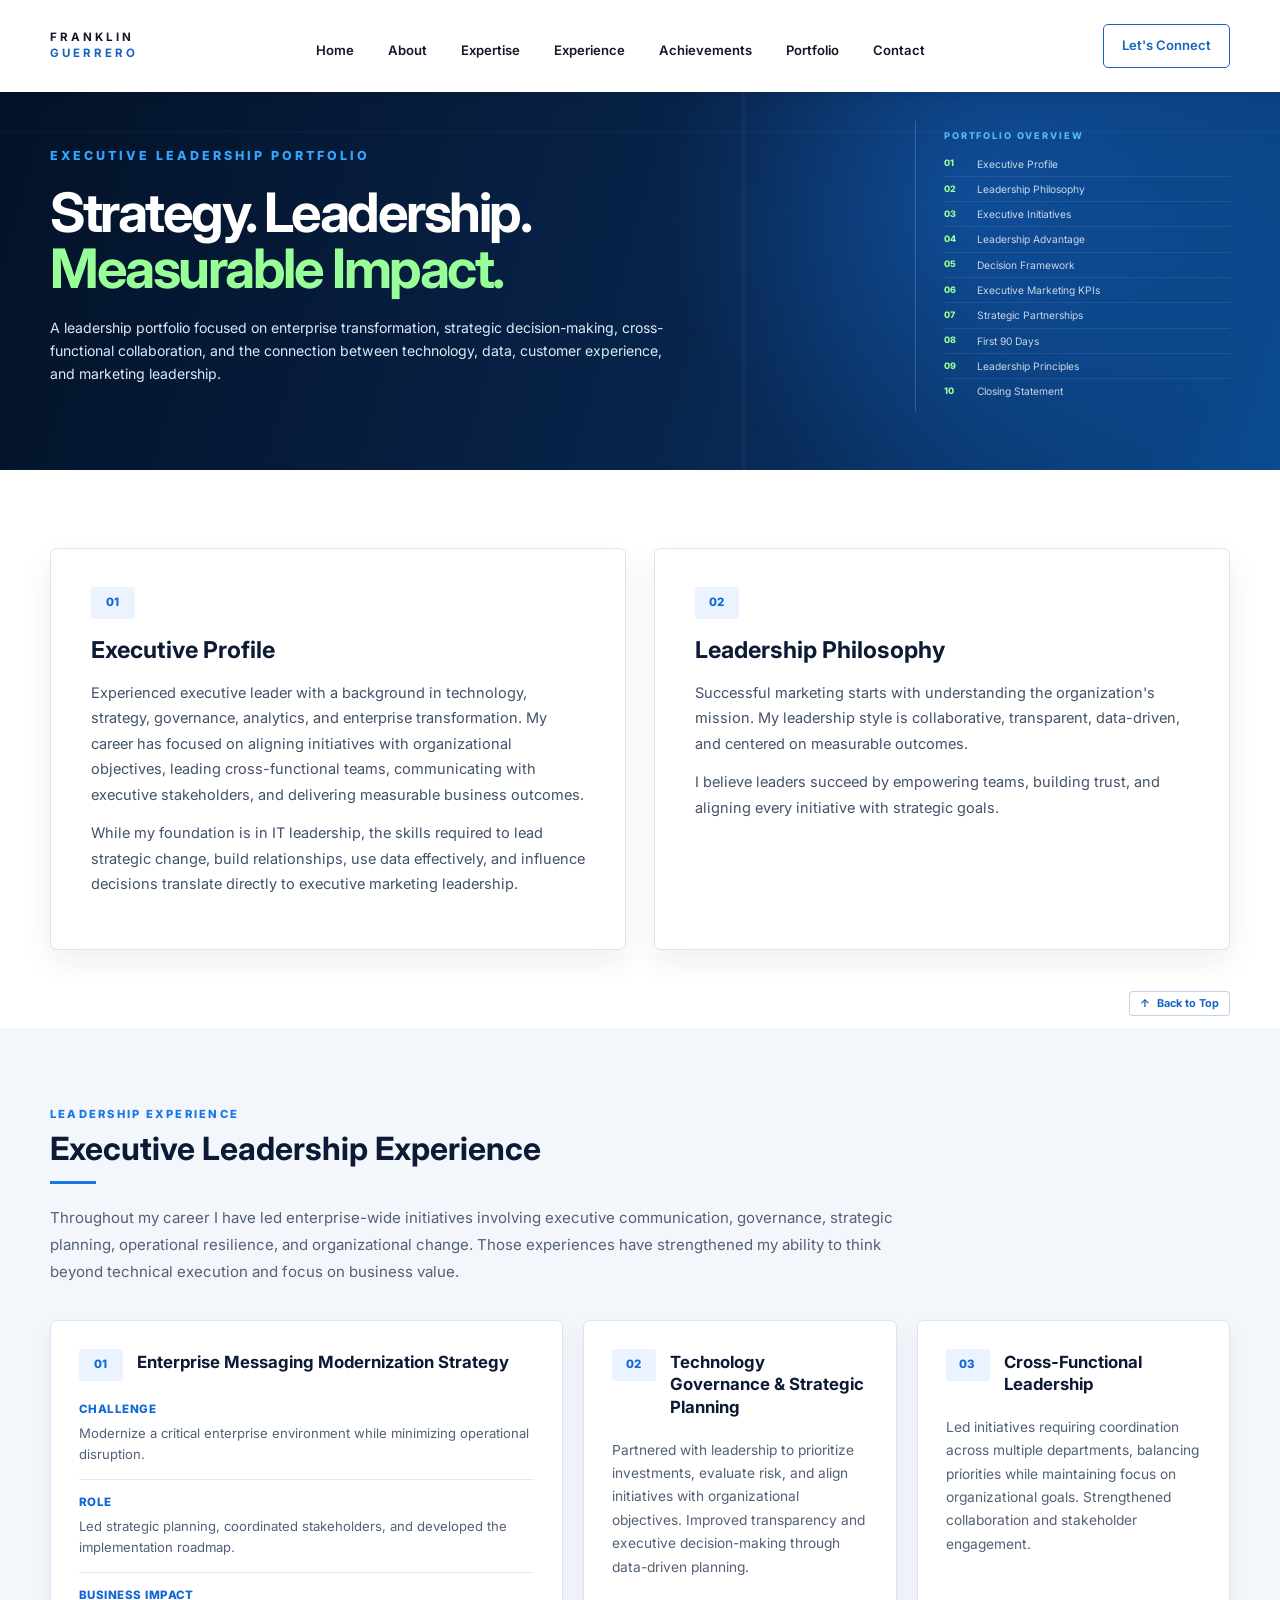
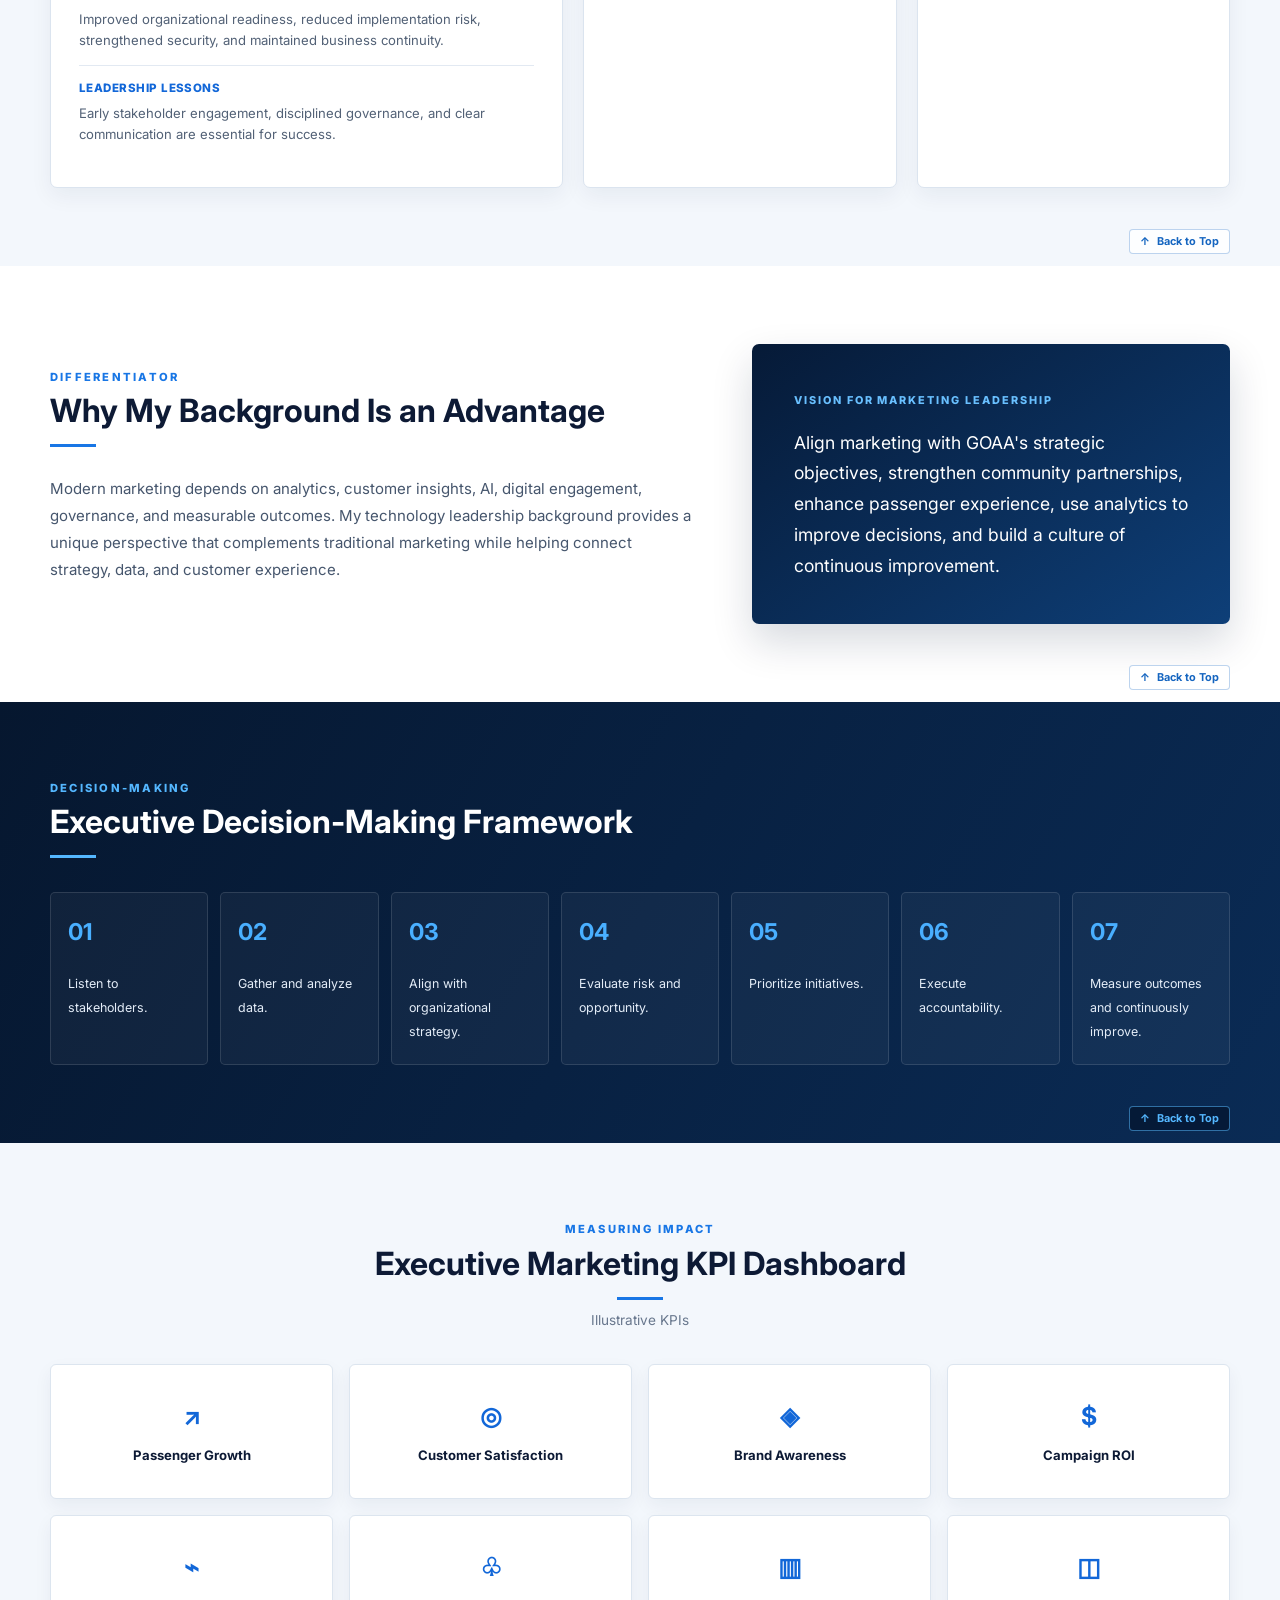
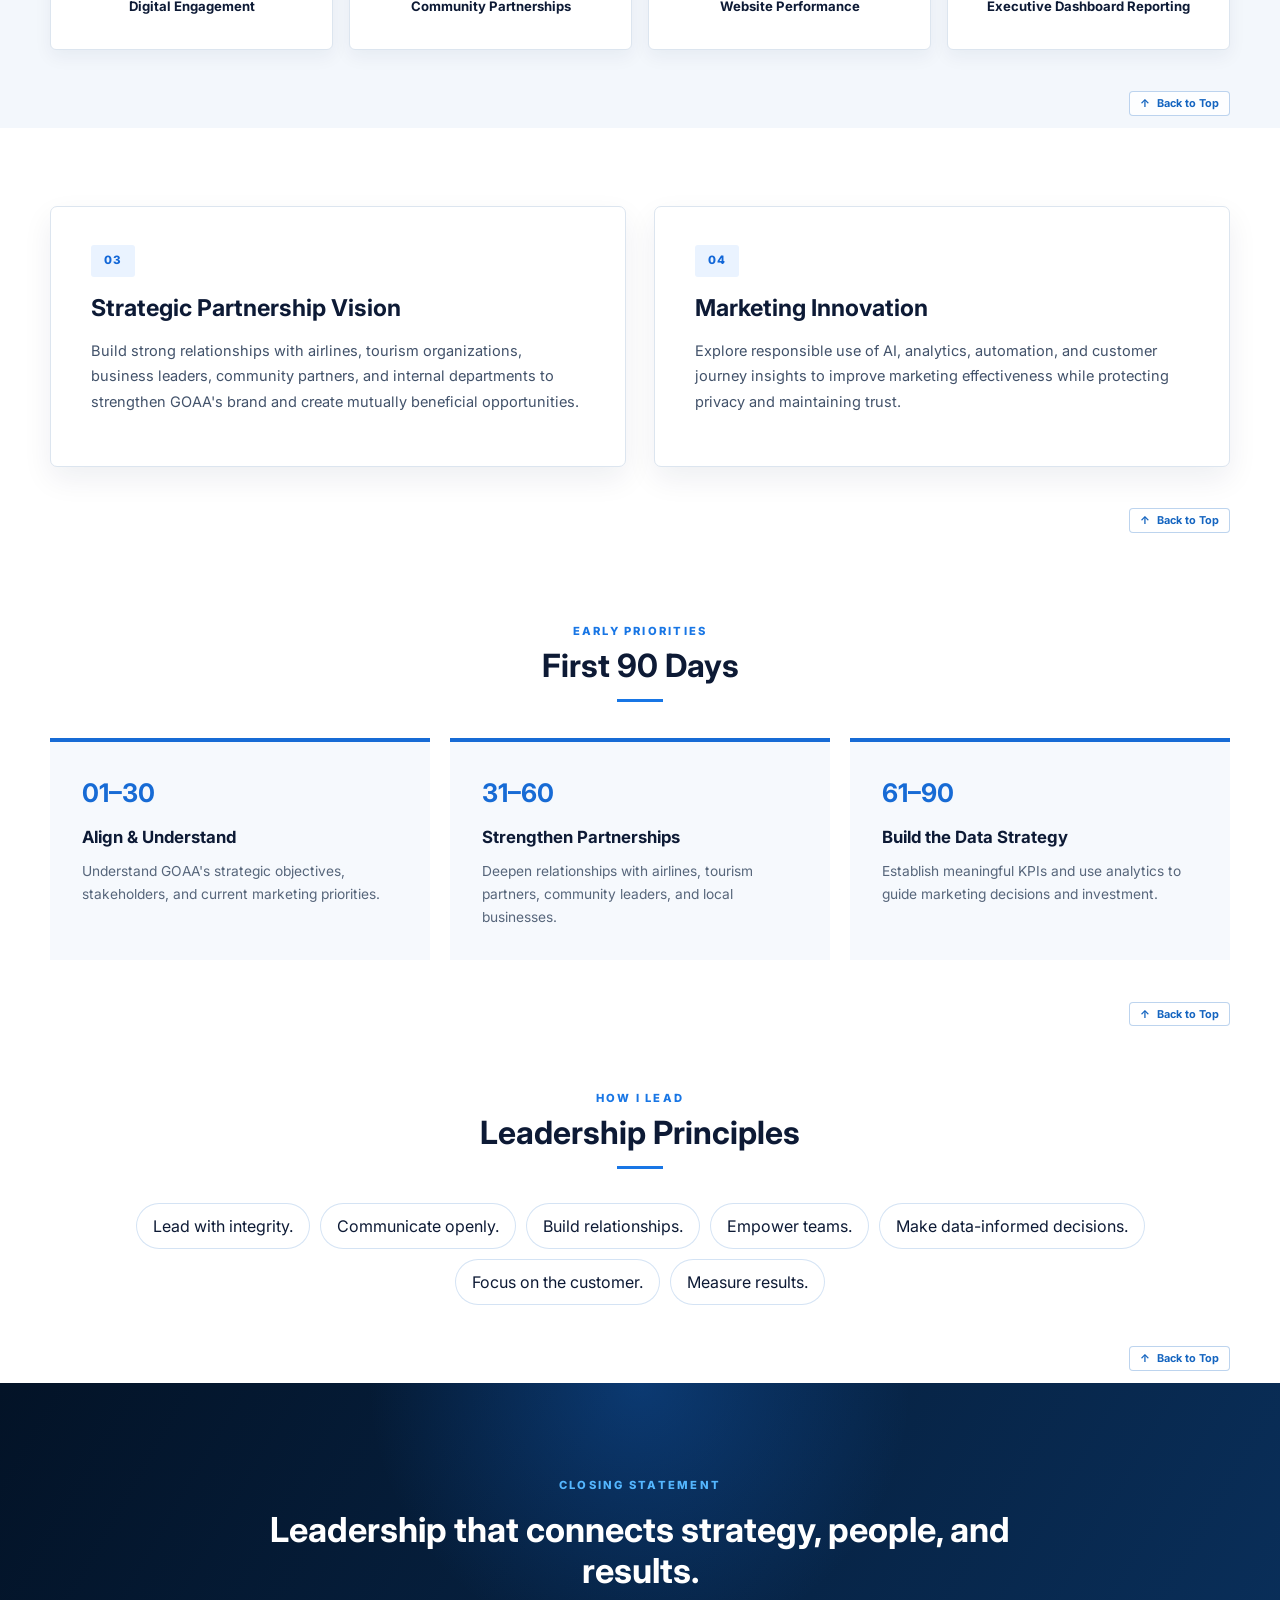
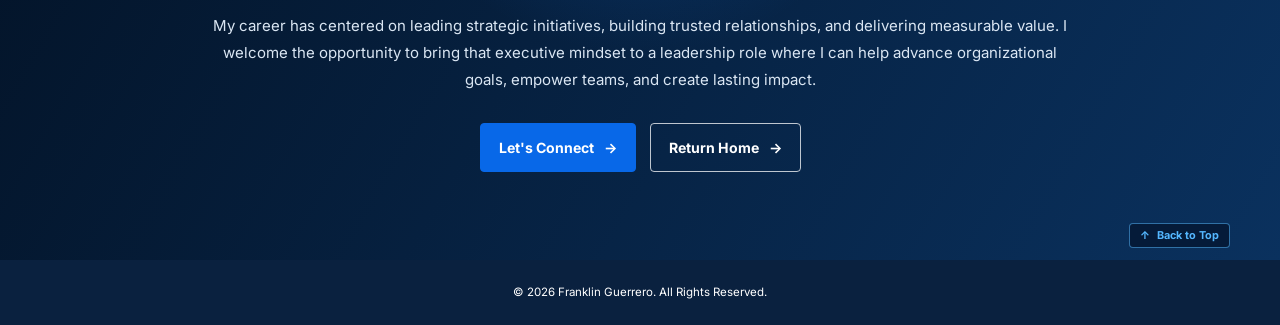
==== commit 7c9b1f75: "Update portfolio.html" ====
--- a/portfolio.html
+++ b/portfolio.html
@@ -386,7 +386,7 @@
       <div class="shell">
         <span>CLOSING STATEMENT</span>
         <h2>Leadership that connects strategy, people, and results.</h2>
-        <p>My career has centered on leading strategic initiatives, building trusted relationships, and delivering measurable value. I welcome the opportunity to bring that executive mindset to the Assistant Vice President of Marketing role and help advance GOAA's mission.</p>
+        <p>My career has centered on leading strategic initiatives, building trusted relationships, and delivering measurable value. I welcome the opportunity to bring that executive mindset to a leadership role where I can help advance organizational goals, empower teams, and create lasting impact.</p>
         <div class="portfolio-actions">
           <a class="btn btn-primary" href="index.html#contact">Let's Connect <span aria-hidden="true">→</span></a>
           <a class="btn btn-outline" href="index.html">Return Home <span aria-hidden="true">→</span></a>
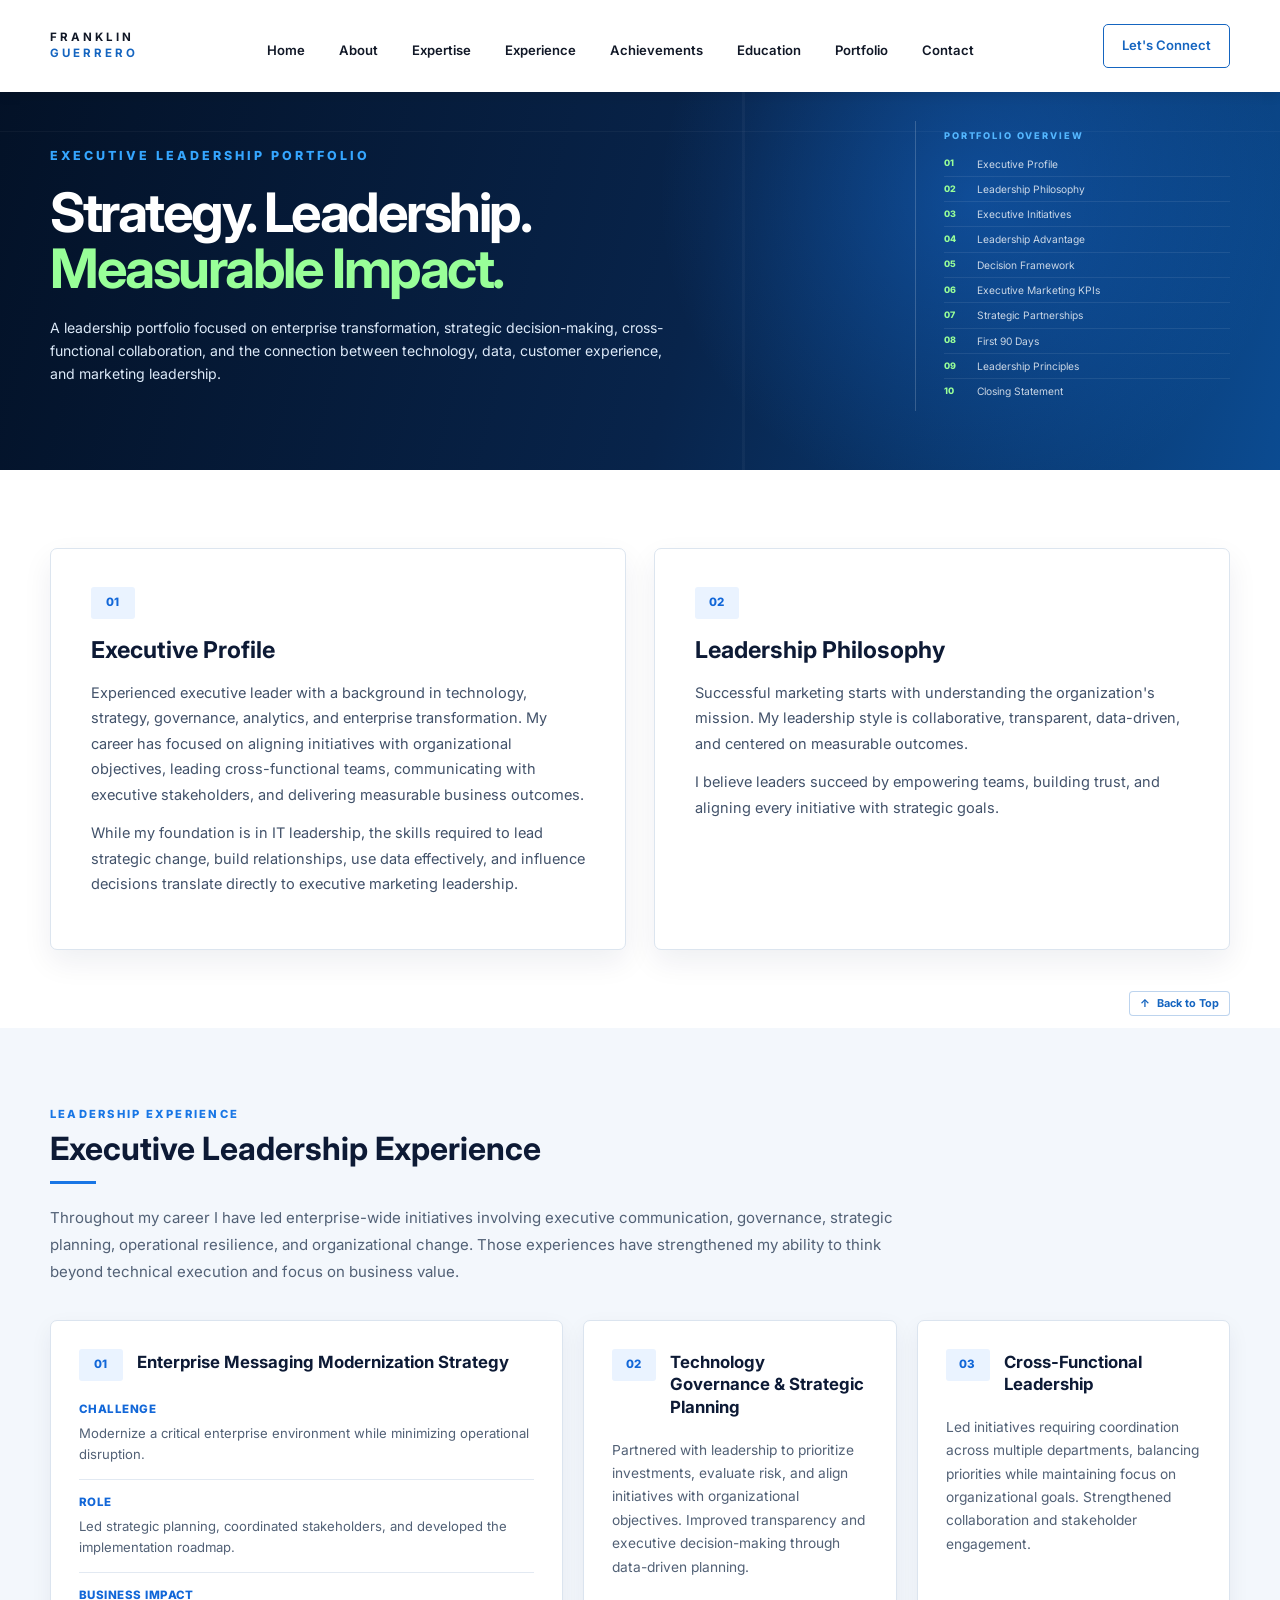
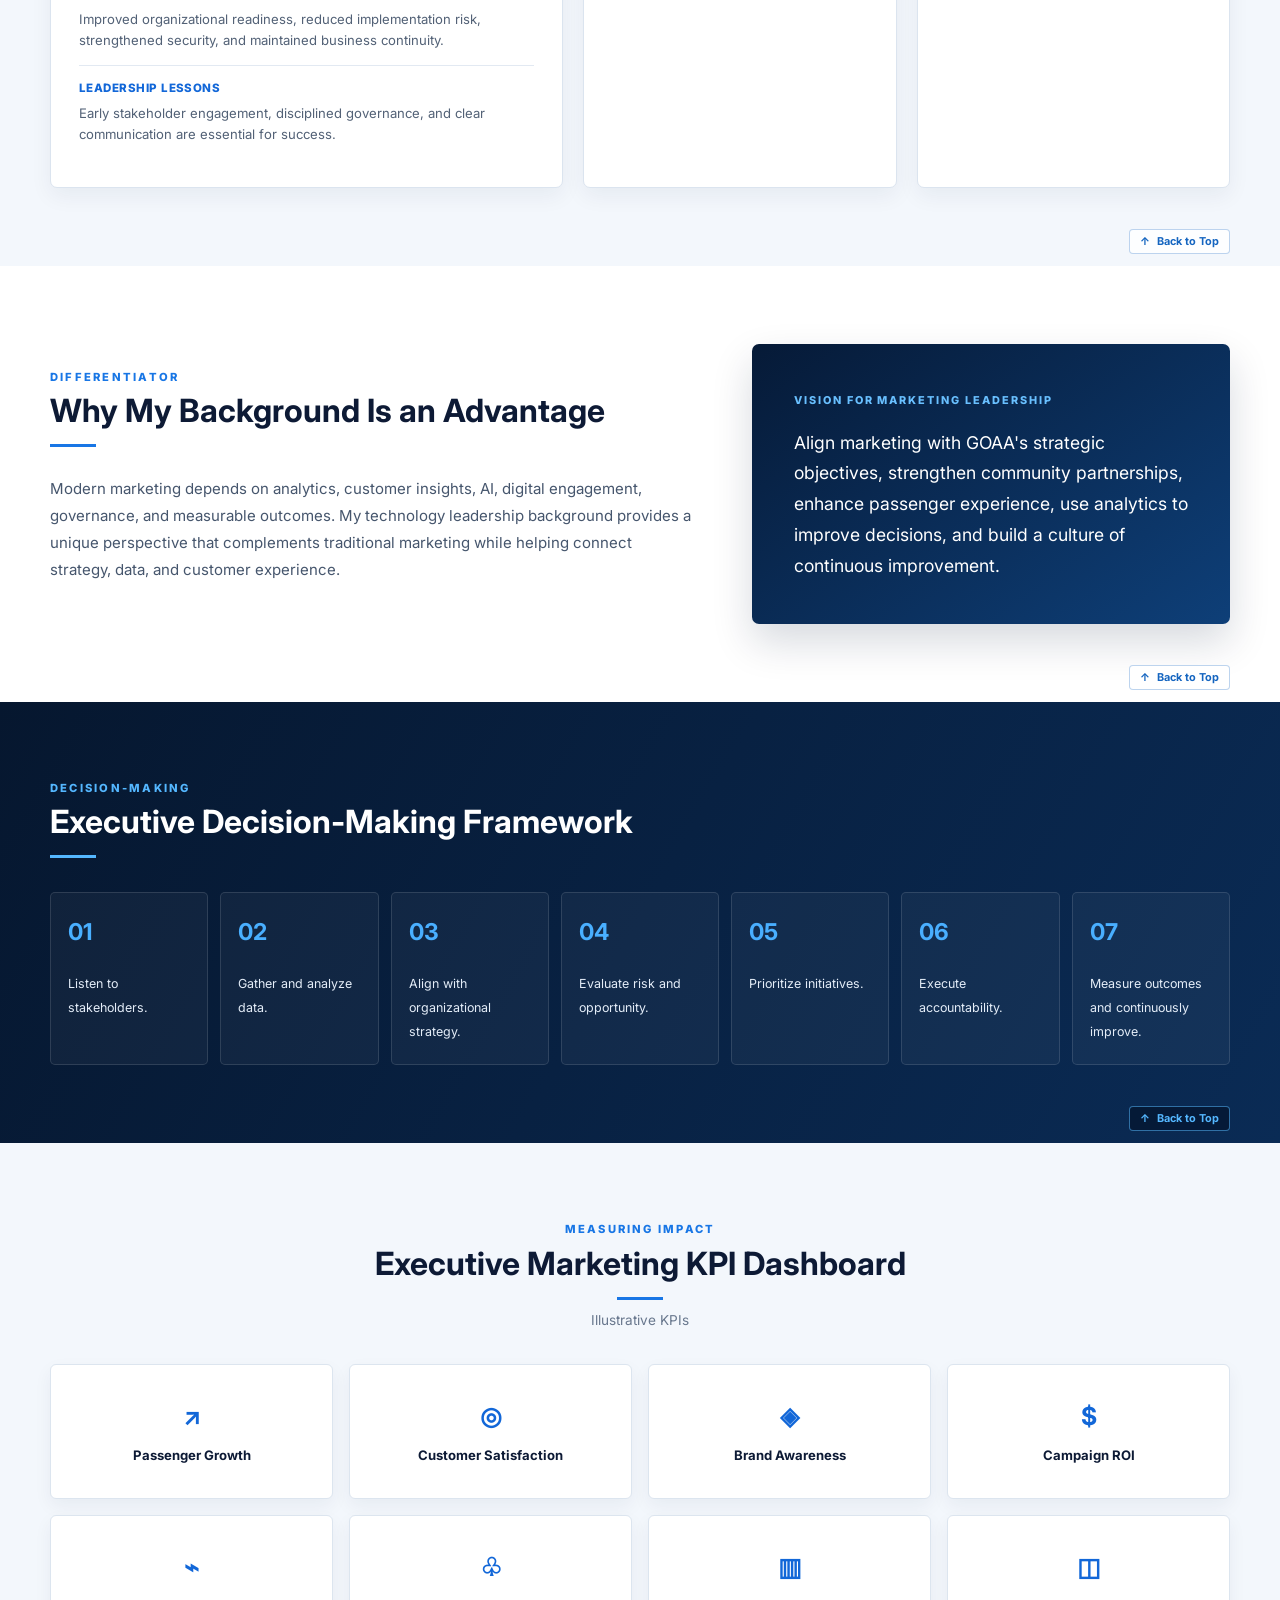
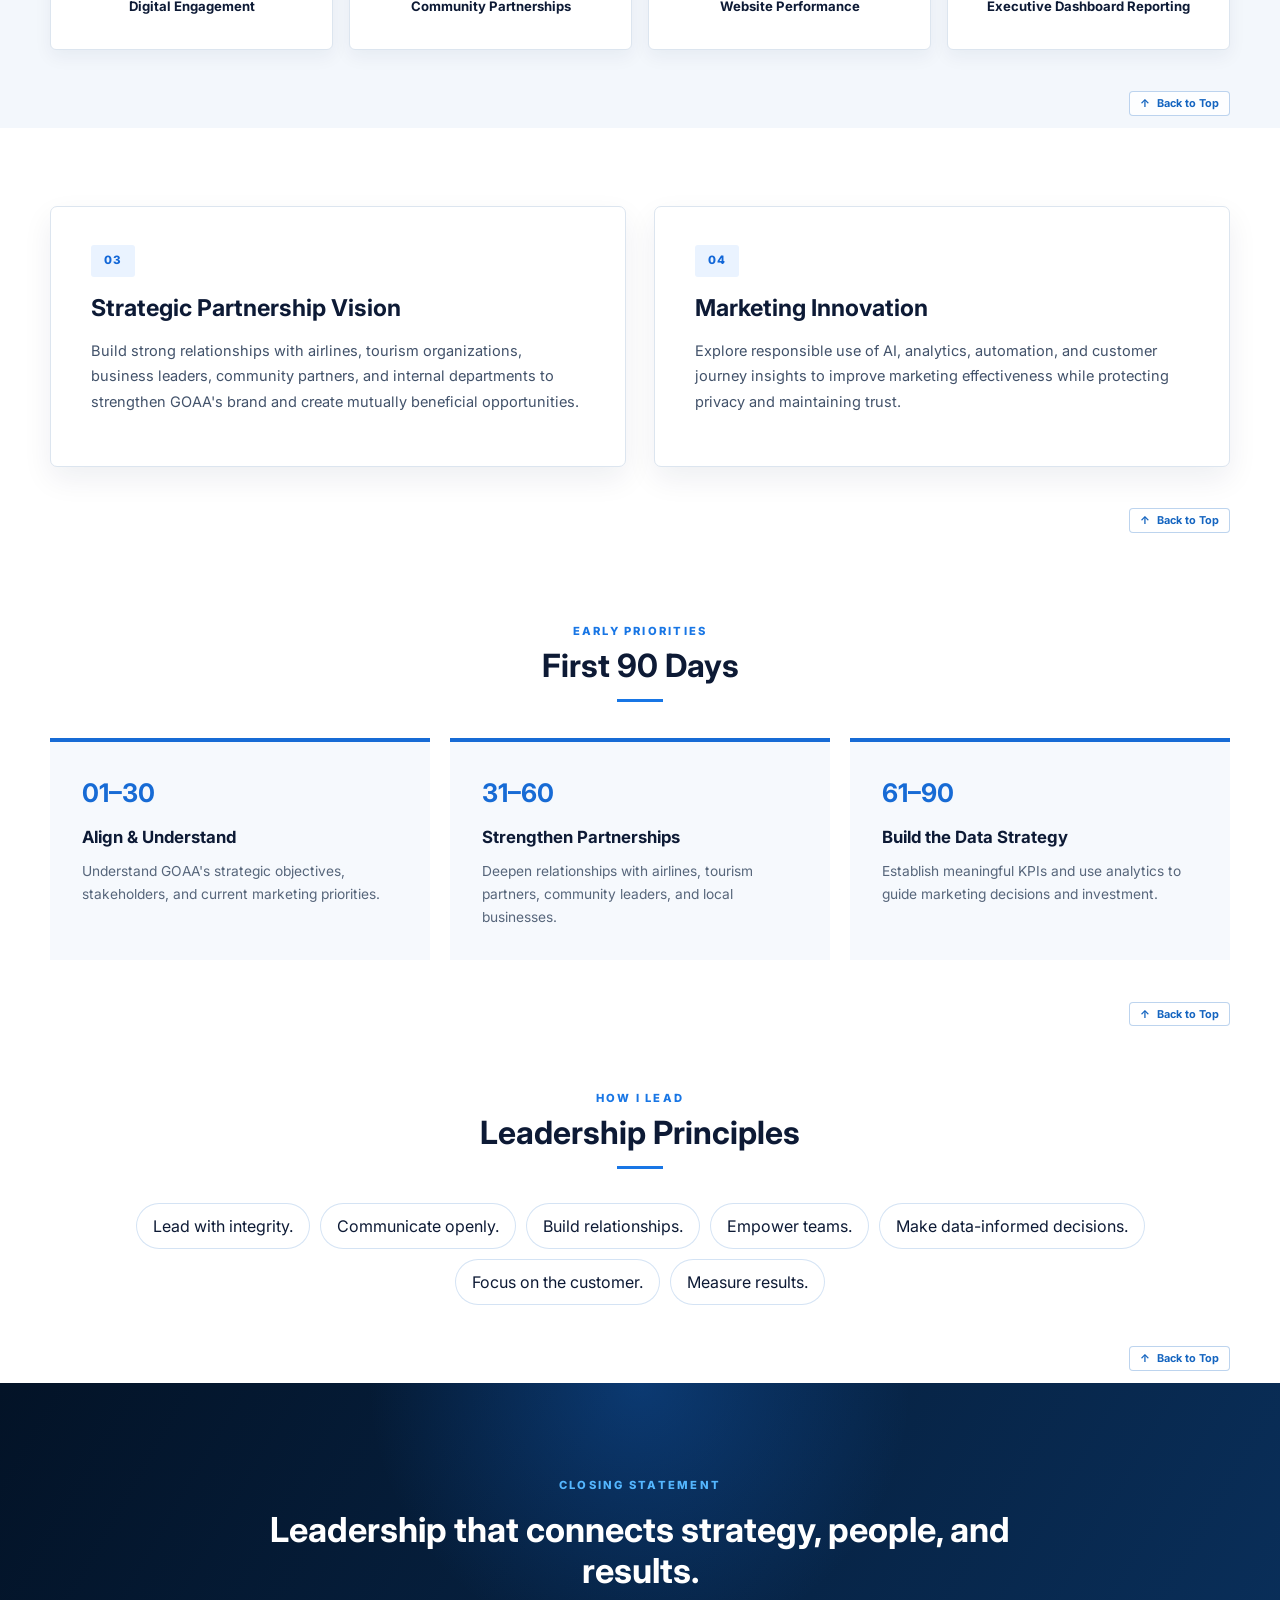
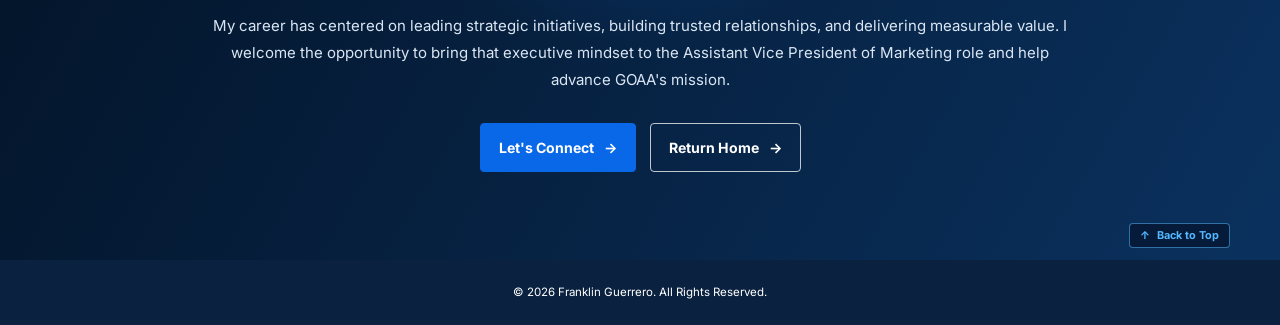
==== commit b5ef7f0b: "Add files via upload" ====
--- a/portfolio.html
+++ b/portfolio.html
@@ -23,7 +23,8 @@
         <a href="index.html#expertise">Expertise</a>
         <a href="index.html#experience">Experience</a>
         <a href="index.html#achievements">Achievements</a>
-        <a class="active" href="portfolio.html">Portfolio</a>
+        <a href="index.html#education">Education</a>
+                    <a class="active" href="portfolio.html">Portfolio</a>
         <a href="index.html#contact">Contact</a>
       </nav>
       <a class="top-connect" href="index.html#contact">Let's Connect</a>
@@ -386,7 +387,7 @@
       <div class="shell">
         <span>CLOSING STATEMENT</span>
         <h2>Leadership that connects strategy, people, and results.</h2>
-        <p>My career has centered on leading strategic initiatives, building trusted relationships, and delivering measurable value. I welcome the opportunity to bring that executive mindset to a leadership role where I can help advance organizational goals, empower teams, and create lasting impact.</p>
+        <p>My career has centered on leading strategic initiatives, building trusted relationships, and delivering measurable value. I welcome the opportunity to bring that executive mindset to the Assistant Vice President of Marketing role and help advance GOAA's mission.</p>
         <div class="portfolio-actions">
           <a class="btn btn-primary" href="index.html#contact">Let's Connect <span aria-hidden="true">→</span></a>
           <a class="btn btn-outline" href="index.html">Return Home <span aria-hidden="true">→</span></a>
--- a/styles.css
+++ b/styles.css
@@ -1714,3 +1714,146 @@
     }
 }
 
+/* =========================================================
+   MOBILE HERO LAYOUT REFINEMENT ONLY
+   Desktop/tablet (701px and above) remain unchanged.
+   ========================================================= */
+@media (max-width: 700px) {
+
+    /* Keep the compact mobile hero, but give text and portrait separate space */
+    .executive-hero {
+        min-height: 860px !important;
+        padding: 0 !important;
+        background-position: 60% center !important;
+    }
+
+    .executive-hero-layout {
+        min-height: 860px !important;
+        padding-top: 108px !important;
+        display: block !important;
+        position: relative !important;
+    }
+
+    /* Keep all hero wording safely on the left, clear of the face */
+    .executive-copy {
+        position: relative !important;
+        z-index: 4 !important;
+        width: 100% !important;
+        max-width: 100% !important;
+        padding: 20px 0 0 !important;
+        text-align: left !important;
+    }
+
+    .hero-kicker {
+        position: relative !important;
+        z-index: 5 !important;
+        max-width: 58% !important;
+        white-space: normal !important;
+        font-size: .63rem !important;
+        line-height: 1.6 !important;
+        margin-bottom: 16px !important;
+    }
+
+    .executive-copy h1 {
+        position: relative !important;
+        z-index: 5 !important;
+        max-width: 58% !important;
+        font-size: clamp(2.05rem, 10vw, 3rem) !important;
+        line-height: 1.03 !important;
+        margin-bottom: 18px !important;
+    }
+
+    .executive-copy .accent-line {
+        position: relative !important;
+        z-index: 5 !important;
+        margin-left: 0 !important;
+    }
+
+    .executive-copy p {
+        position: relative !important;
+        z-index: 5 !important;
+        max-width: 58% !important;
+        font-size: .88rem !important;
+        line-height: 1.58 !important;
+    }
+
+    .executive-copy .hero-actions {
+        position: relative !important;
+        z-index: 6 !important;
+        width: 58% !important;
+        max-width: 320px !important;
+        display: flex !important;
+        flex-direction: column !important;
+        align-items: stretch !important;
+        gap: 10px !important;
+        margin-top: 22px !important;
+    }
+
+    .executive-copy .btn {
+        width: 100% !important;
+        min-width: 0 !important;
+        justify-content: center !important;
+    }
+
+    /* Move portrait to the right so it no longer sits behind Strategic Partner */
+    .executive-portrait {
+        position: absolute !important;
+        z-index: 2 !important;
+        right: -18px !important;
+        top: 122px !important;
+        bottom: auto !important;
+        width: 300px !important;
+        height: 610px !important;
+        margin: 0 !important;
+        transform: none !important;
+        opacity: 1 !important;
+        pointer-events: none !important;
+    }
+
+    .executive-portrait img {
+        width: 100% !important;
+        height: 100% !important;
+        object-fit: contain !important;
+        object-position: center top !important;
+        opacity: .92 !important;
+        filter: brightness(.92) contrast(1.03) saturate(.96)
+                drop-shadow(0 18px 24px rgba(0,0,0,.18)) !important;
+        -webkit-mask-image: none !important;
+        mask-image: none !important;
+    }
+
+    /* Darken the left side slightly for text legibility without affecting desktop */
+    .executive-hero:before {
+        background:
+            linear-gradient(
+                90deg,
+                rgba(2,13,31,.97) 0%,
+                rgba(2,13,31,.92) 42%,
+                rgba(2,13,31,.50) 68%,
+                rgba(2,13,31,.16) 100%
+            ) !important;
+    }
+}
+
+
+/* =========================================================
+   FINAL MOBILE-ONLY PORTRAIT IMAGE
+   Desktop portrait source and desktop styling are untouched.
+   ========================================================= */
+@media (max-width: 700px) and (hover: none) and (pointer: coarse) {
+    .executive-portrait img {
+        content: url("assets/profile-transparent-mobile.png") !important;
+    }
+}
+
+/* =========================================================
+   PHONE ONLY: hide homepage portrait
+   Desktop portrait remains completely unchanged.
+   Homepage background image remains unchanged.
+   ========================================================= */
+@media (max-width: 700px) and (hover: none) and (pointer: coarse) {
+    .executive-portrait {
+        display: none !important;
+    }
+}
+
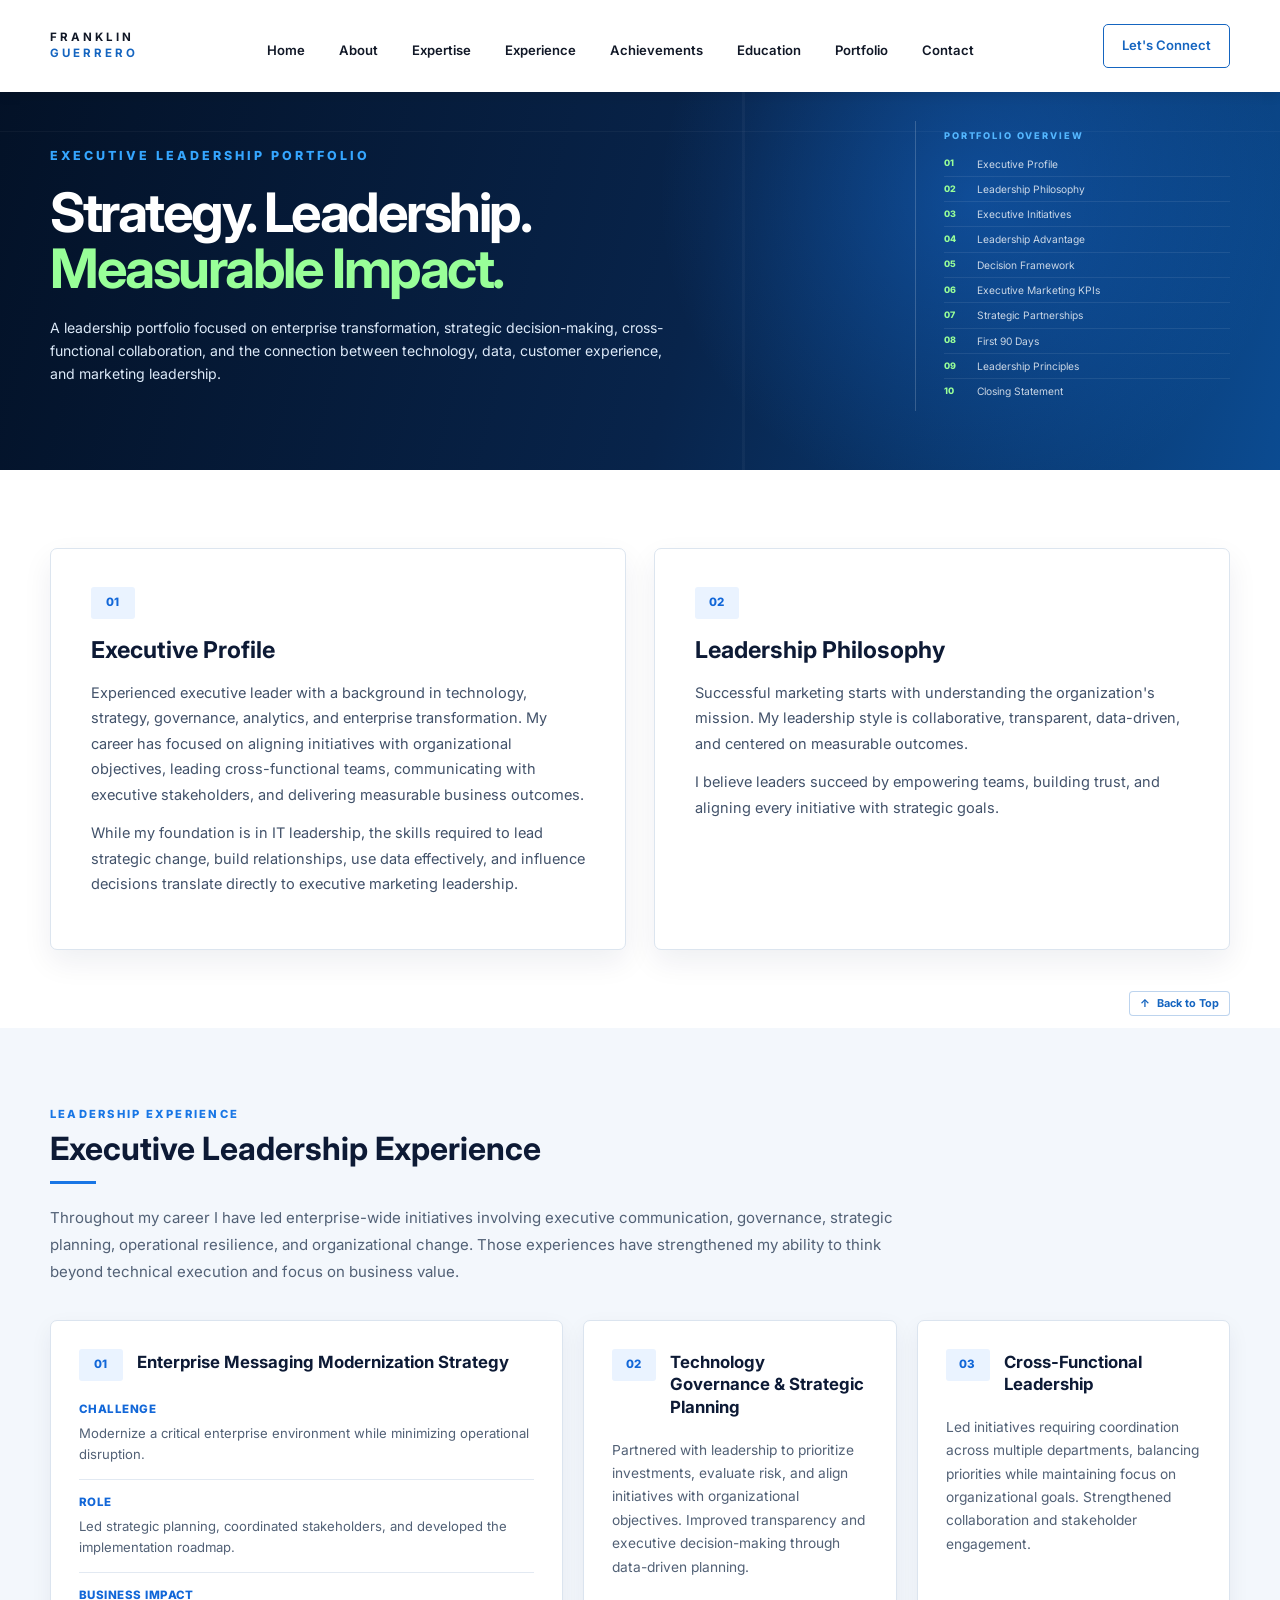
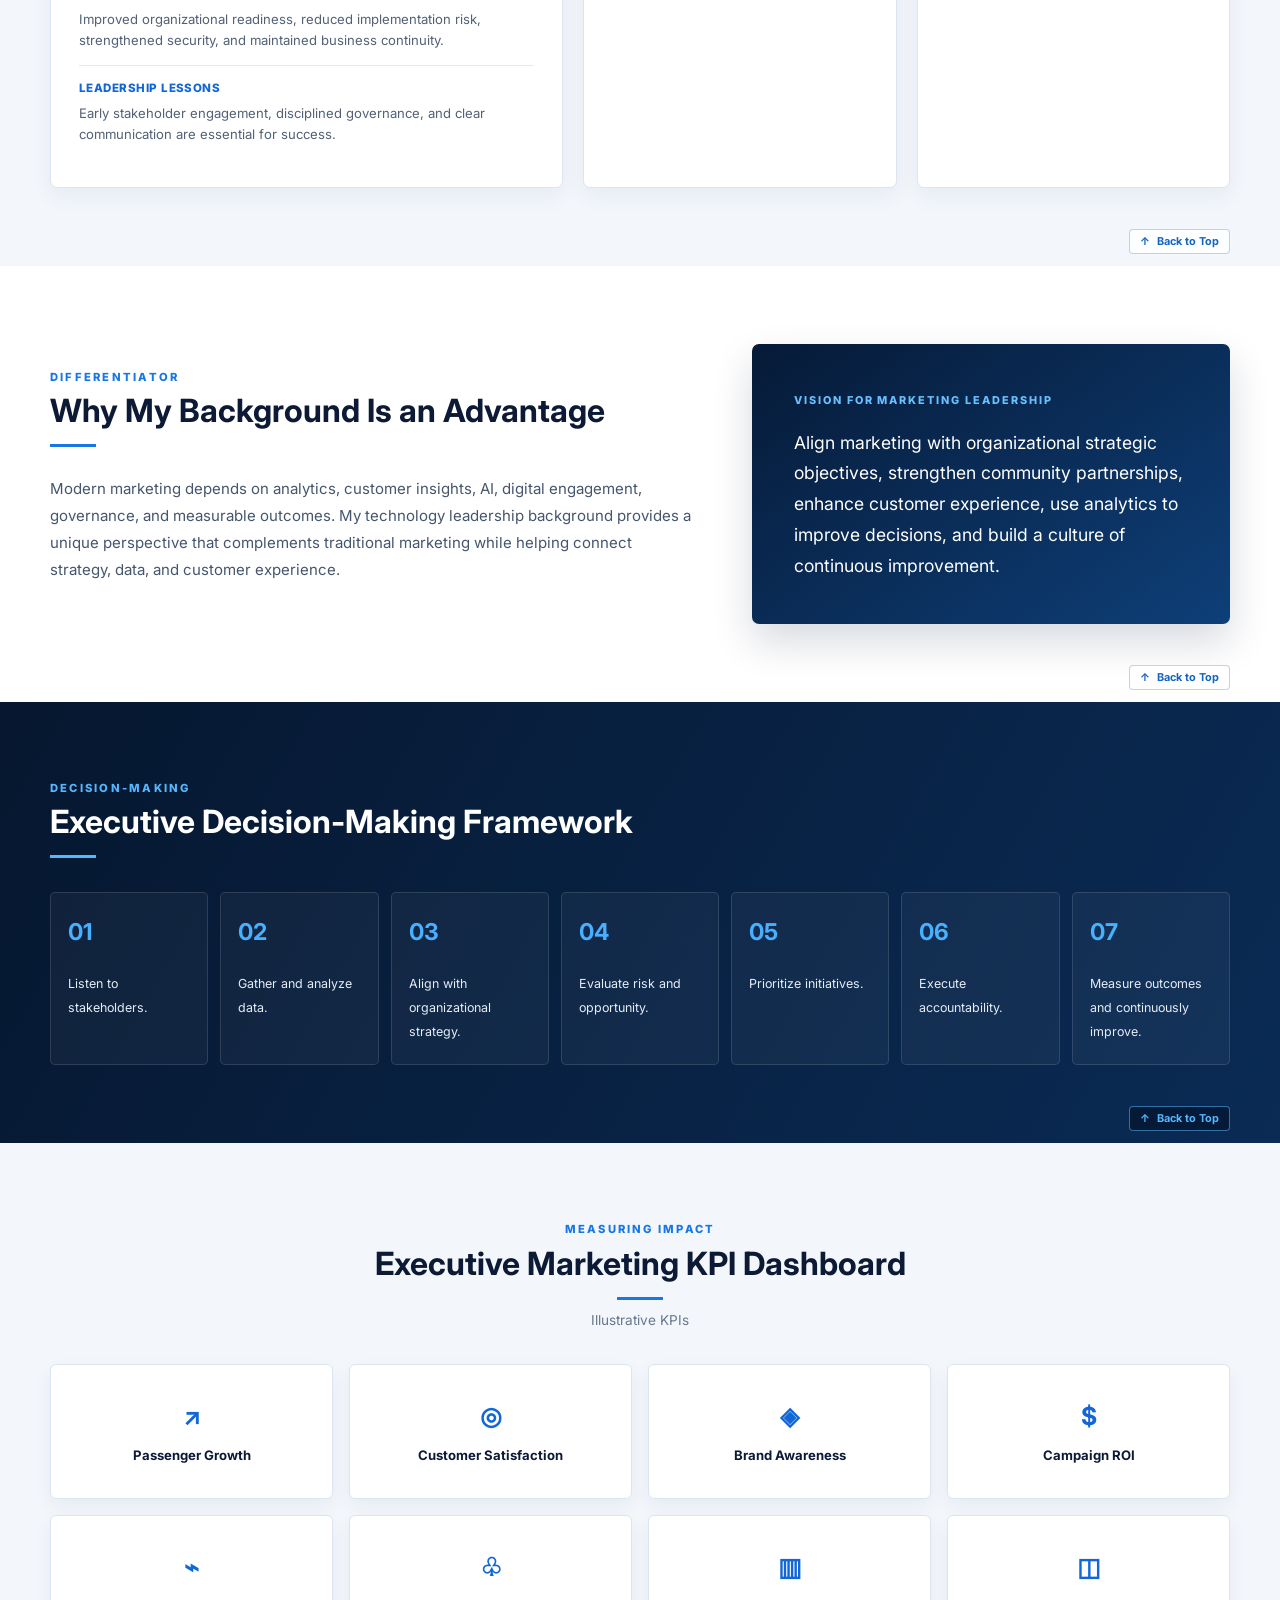
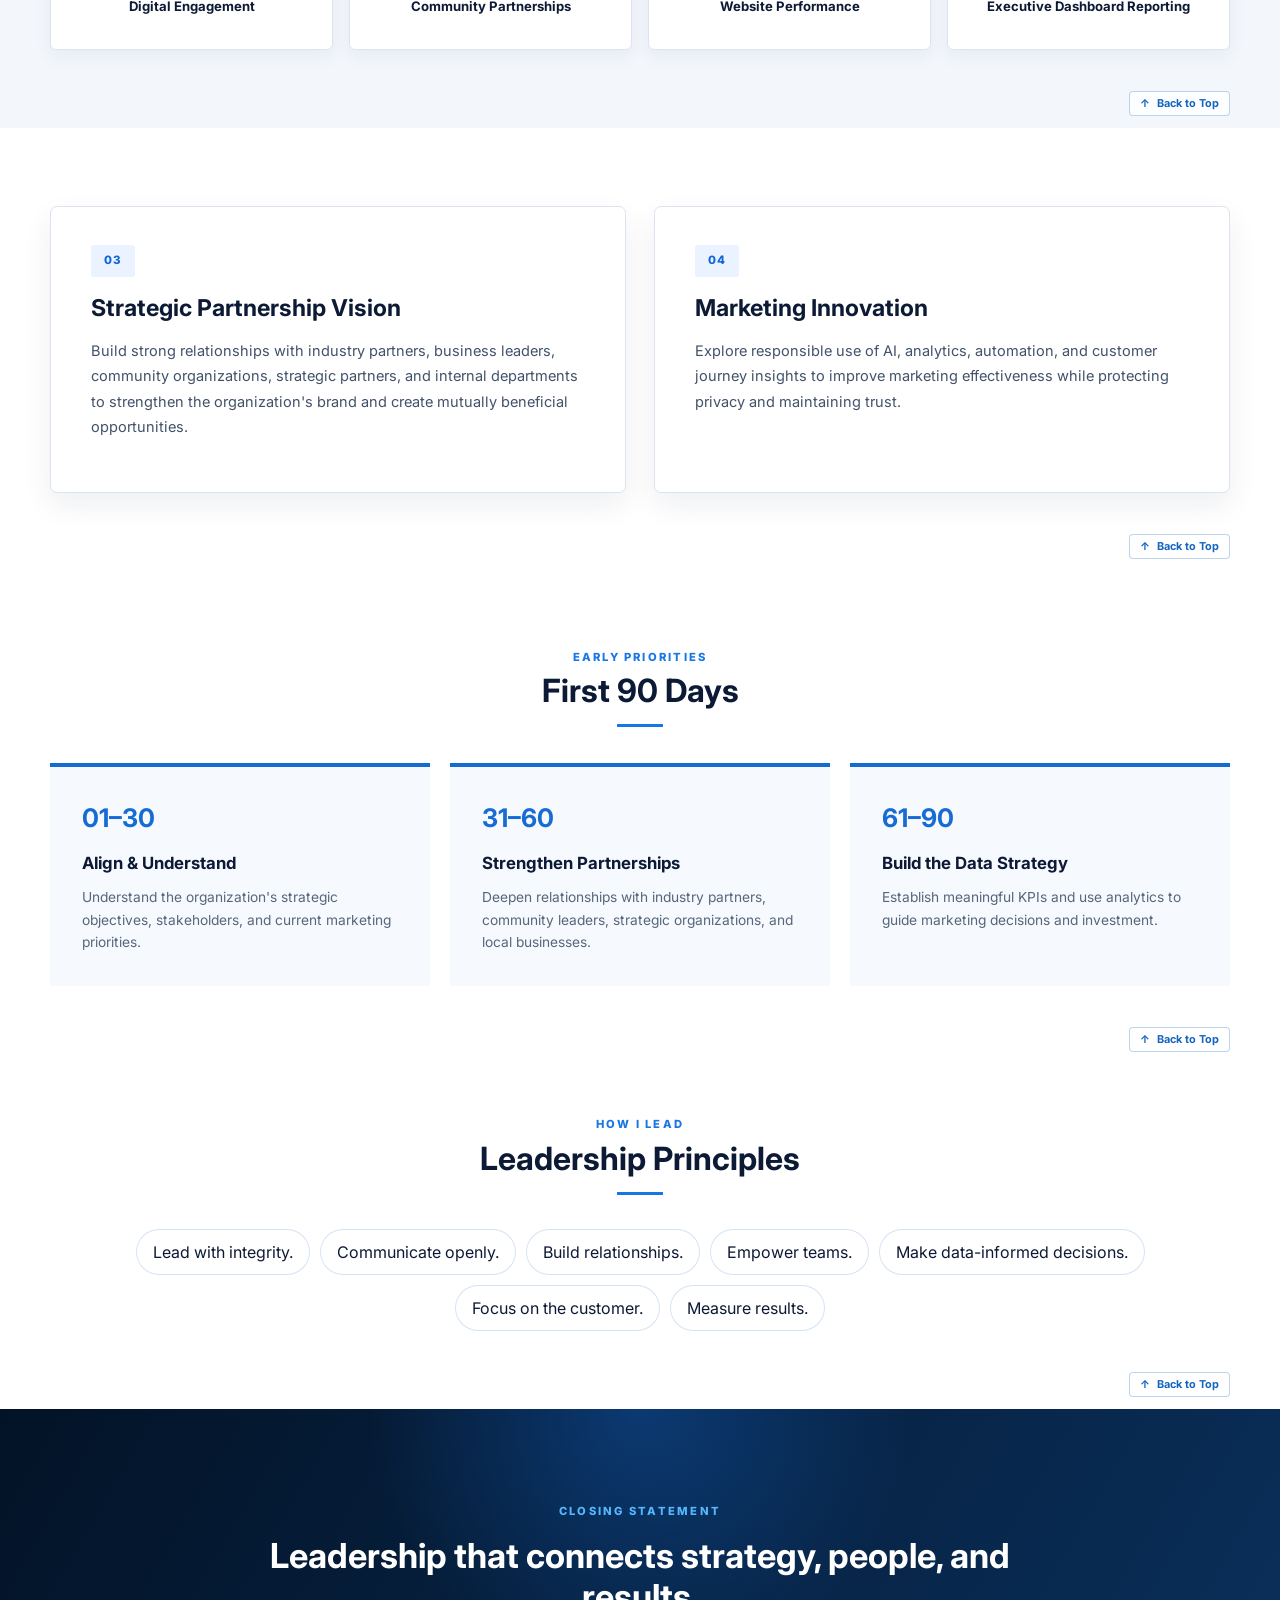
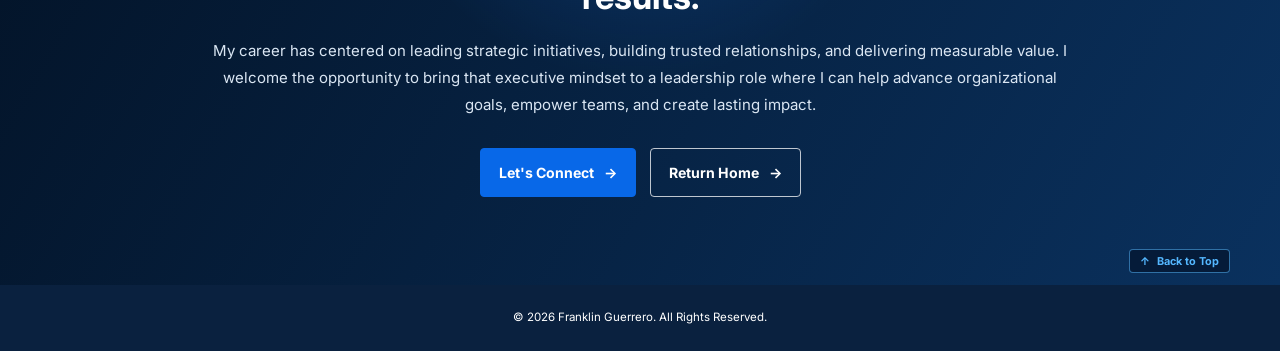
==== commit 559bdb79: "Add files via upload" ====
--- a/portfolio.html
+++ b/portfolio.html
@@ -132,7 +132,7 @@
         </div>
         <div class="portfolio-quote-panel">
           <span>VISION FOR MARKETING LEADERSHIP</span>
-          <p>Align marketing with GOAA's strategic objectives, strengthen community partnerships, enhance passenger experience, use analytics to improve decisions, and build a culture of continuous improvement.</p>
+          <p>Align marketing with organizational strategic objectives, strengthen community partnerships, enhance customer experience, use analytics to improve decisions, and build a culture of continuous improvement.</p>
         </div>
       </div>
     
@@ -256,7 +256,7 @@
           <h3 class="kpi-chart-title"></h3>
           <p class="kpi-chart-subtitle"></p>
           <div class="kpi-chart-stage" aria-label="Illustrative KPI chart"></div>
-          <p class="kpi-chart-note">Illustrative data for portfolio demonstration only — not actual GOAA performance.</p>
+          <p class="kpi-chart-note">Illustrative data for portfolio demonstration only — not actual organizational performance.</p>
           <span class="kpi-chart-arrow" aria-hidden="true"></span>
         </div>
       </div>
@@ -269,7 +269,7 @@
         <article class="portfolio-feature-card">
           <span class="portfolio-number">03</span>
           <h2>Strategic Partnership Vision</h2>
-          <p>Build strong relationships with airlines, tourism organizations, business leaders, community partners, and internal departments to strengthen GOAA's brand and create mutually beneficial opportunities.</p>
+          <p>Build strong relationships with industry partners, business leaders, community organizations, strategic partners, and internal departments to strengthen the organization's brand and create mutually beneficial opportunities.</p>
         </article>
         <article class="portfolio-feature-card">
           <span class="portfolio-number">04</span>
@@ -290,26 +290,26 @@
         <div class="days-grid">
           <article class="priority-card" tabindex="0" role="button" aria-expanded="false"
             data-number="01"
-            data-title="Align with GOAA's Strategic Objectives"
-            data-description="Understand and align with GOAA's strategic objectives and long-term vision. Meet with key stakeholders, assess current marketing efforts, identify what is working, and determine where the strongest opportunities exist.">
+            data-title="Align with Organizational Strategic Objectives"
+            data-description="Understand and align with the organization's strategic objectives and long-term vision. Meet with key stakeholders, assess current marketing efforts, identify what is working, and determine where the strongest opportunities exist.">
             <b>01–30</b>
             <h3>Align &amp; Understand</h3>
-            <p>Understand GOAA's strategic objectives, stakeholders, and current marketing priorities.</p>
+            <p>Understand the organization's strategic objectives, stakeholders, and current marketing priorities.</p>
           </article>
 
           <article class="priority-card" tabindex="0" role="button" aria-expanded="false"
             data-number="02"
             data-title="Strengthen Strategic Partnerships"
-            data-description="Strengthen relationships with airlines, tourism organizations, community leaders, and local businesses to help promote Orlando, expand collaboration, and support passenger growth.">
+            data-description="Strengthen relationships with industry partners, community leaders, strategic organizations, and local businesses to expand collaboration, strengthen the brand, and support organizational growth.">
             <b>31–60</b>
             <h3>Strengthen Partnerships</h3>
-            <p>Deepen relationships with airlines, tourism partners, community leaders, and local businesses.</p>
+            <p>Deepen relationships with industry partners, community leaders, strategic organizations, and local businesses.</p>
           </article>
 
           <article class="priority-card" tabindex="0" role="button" aria-expanded="false"
             data-number="03"
             data-title="Build a Data-Driven Marketing Strategy"
-            data-description="Establish meaningful performance metrics and use analytics to evaluate campaign performance, customer behavior, and return on investment so resources remain aligned with GOAA's goals and marketing can continuously improve.">
+            data-description="Establish meaningful performance metrics and use analytics to evaluate campaign performance, customer behavior, and return on investment so resources remain aligned with organizational goals and marketing can continuously improve.">
             <b>61–90</b>
             <h3>Build the Data Strategy</h3>
             <p>Establish meaningful KPIs and use analytics to guide marketing decisions and investment.</p>
@@ -387,7 +387,7 @@
       <div class="shell">
         <span>CLOSING STATEMENT</span>
         <h2>Leadership that connects strategy, people, and results.</h2>
-        <p>My career has centered on leading strategic initiatives, building trusted relationships, and delivering measurable value. I welcome the opportunity to bring that executive mindset to the Assistant Vice President of Marketing role and help advance GOAA's mission.</p>
+        <p>My career has centered on leading strategic initiatives, building trusted relationships, and delivering measurable value. I welcome the opportunity to bring that executive mindset to a leadership role where I can help advance organizational goals, empower teams, and create lasting impact.</p>
         <div class="portfolio-actions">
           <a class="btn btn-primary" href="index.html#contact">Let's Connect <span aria-hidden="true">→</span></a>
           <a class="btn btn-outline" href="index.html">Return Home <span aria-hidden="true">→</span></a>
--- a/styles.css
+++ b/styles.css
@@ -1857,3 +1857,134 @@
     }
 }
 
+/* =========================================================
+   MOBILE HOMEPAGE HERO POLISH
+   Phone-only refinements. Desktop remains unchanged.
+   ========================================================= */
+@media (max-width: 700px) and (hover: none) and (pointer: coarse) {
+
+    /* Keep the existing airport image, but reveal more detail on the right. */
+    .executive-hero {
+        background-position: 66% center !important;
+    }
+
+    /* Preserve readability on the left while allowing the background
+       to show through more clearly toward the right side. */
+    .executive-hero:before {
+        background:
+            linear-gradient(
+                90deg,
+                rgba(2,13,31,.98) 0%,
+                rgba(2,13,31,.94) 36%,
+                rgba(3,22,48,.78) 58%,
+                rgba(4,37,78,.40) 78%,
+                rgba(4,37,78,.18) 100%
+            ) !important;
+    }
+
+    /* Give the supporting copy a little more presence on mobile. */
+    .executive-copy p {
+        font-size: .94rem !important;
+        line-height: 1.62 !important;
+        color: rgba(255,255,255,.90) !important;
+        max-width: 62% !important;
+    }
+
+    /* Strengthen the strategic-partner accent without changing layout. */
+    .executive-copy .accent-line {
+        color: #72e6c1 !important;
+        text-shadow: 0 0 18px rgba(114,230,193,.16) !important;
+    }
+
+    /* Add a subtle executive-style edge to the primary action. */
+    .executive-copy .btn {
+        box-shadow:
+            0 10px 24px rgba(0,0,0,.24),
+            0 0 0 1px rgba(255,255,255,.05) inset !important;
+    }
+
+    .executive-copy .btn:hover,
+    .executive-copy .btn:focus {
+        transform: translateY(-1px) !important;
+    }
+}
+
+/* =========================================================
+   LET'S CONNECT CONTACT FORM
+   ========================================================= */
+.contact-form{
+    margin-top:24px;
+}
+.contact-form-grid{
+    display:grid;
+    grid-template-columns:1fr 1fr;
+    gap:14px;
+}
+.contact-form label{
+    display:block;
+}
+.contact-form label span{
+    display:block;
+    margin-bottom:6px;
+    font-size:.68rem;
+    font-weight:700;
+    letter-spacing:.03em;
+    color:#dfe9f6;
+}
+.contact-form input,
+.contact-form textarea{
+    width:100%;
+    border:1px solid rgba(255,255,255,.28);
+    border-radius:5px;
+    background:rgba(255,255,255,.07);
+    color:#fff;
+    font:inherit;
+    outline:none;
+    padding:11px 12px;
+    transition:border-color .2s ease, background .2s ease, box-shadow .2s ease;
+}
+.contact-form textarea{
+    min-height:130px;
+    resize:vertical;
+}
+.contact-form input:focus,
+.contact-form textarea:focus{
+    border-color:#54b7ff;
+    background:rgba(255,255,255,.10);
+    box-shadow:0 0 0 3px rgba(84,183,255,.12);
+}
+.contact-message-field{
+    margin-top:14px;
+}
+.contact-submit{
+    margin-top:16px;
+    display:inline-flex;
+    align-items:center;
+    justify-content:center;
+    gap:10px;
+    border:1px solid #0868e8;
+    border-radius:5px;
+    background:#0868e8;
+    color:#fff;
+    -webkit-text-fill-color:#fff;
+    padding:12px 18px;
+    font:inherit;
+    font-size:.82rem;
+    font-weight:700;
+    cursor:pointer;
+    box-shadow:0 8px 20px rgba(0,0,0,.16);
+}
+.contact-submit:hover,
+.contact-submit:focus{
+    background:#075ccf;
+    border-color:#075ccf;
+}
+@media(max-width:650px){
+    .contact-form-grid{
+        grid-template-columns:1fr;
+    }
+    .contact-submit{
+        width:100%;
+    }
+}
+
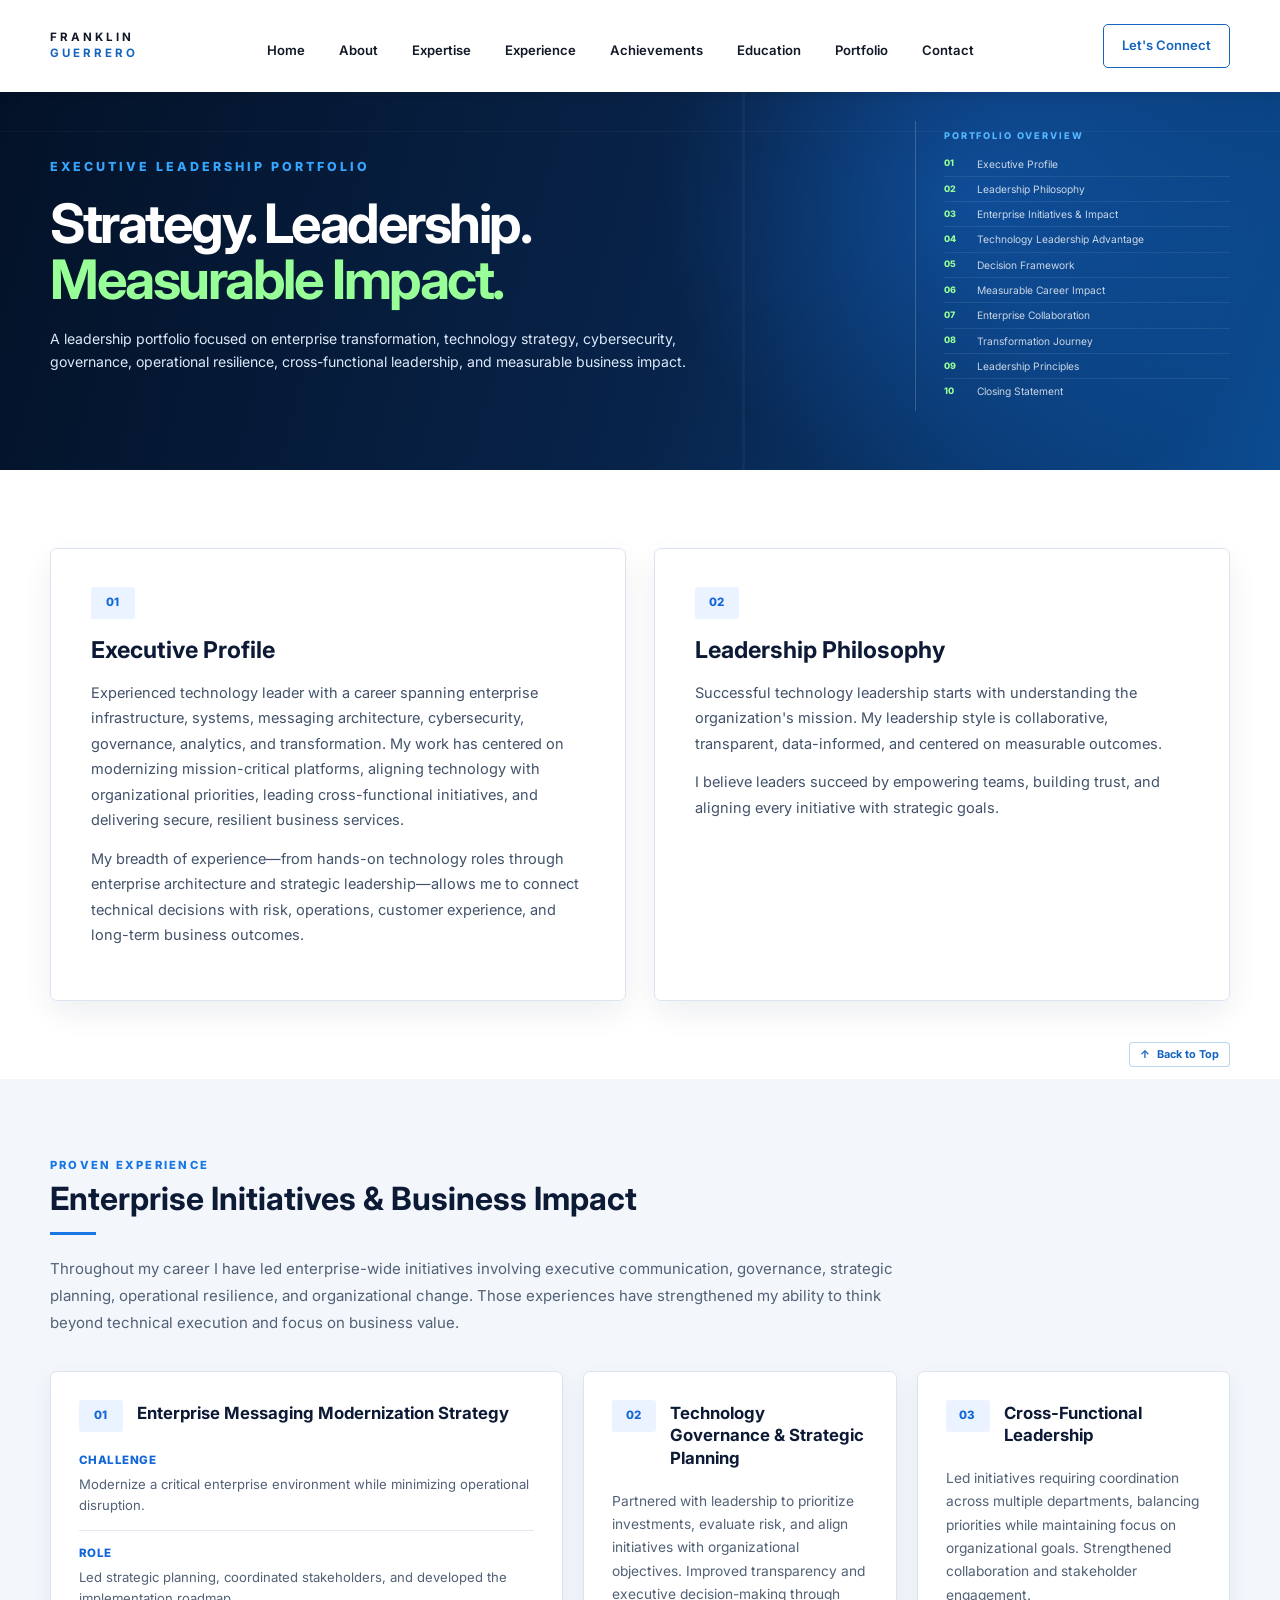
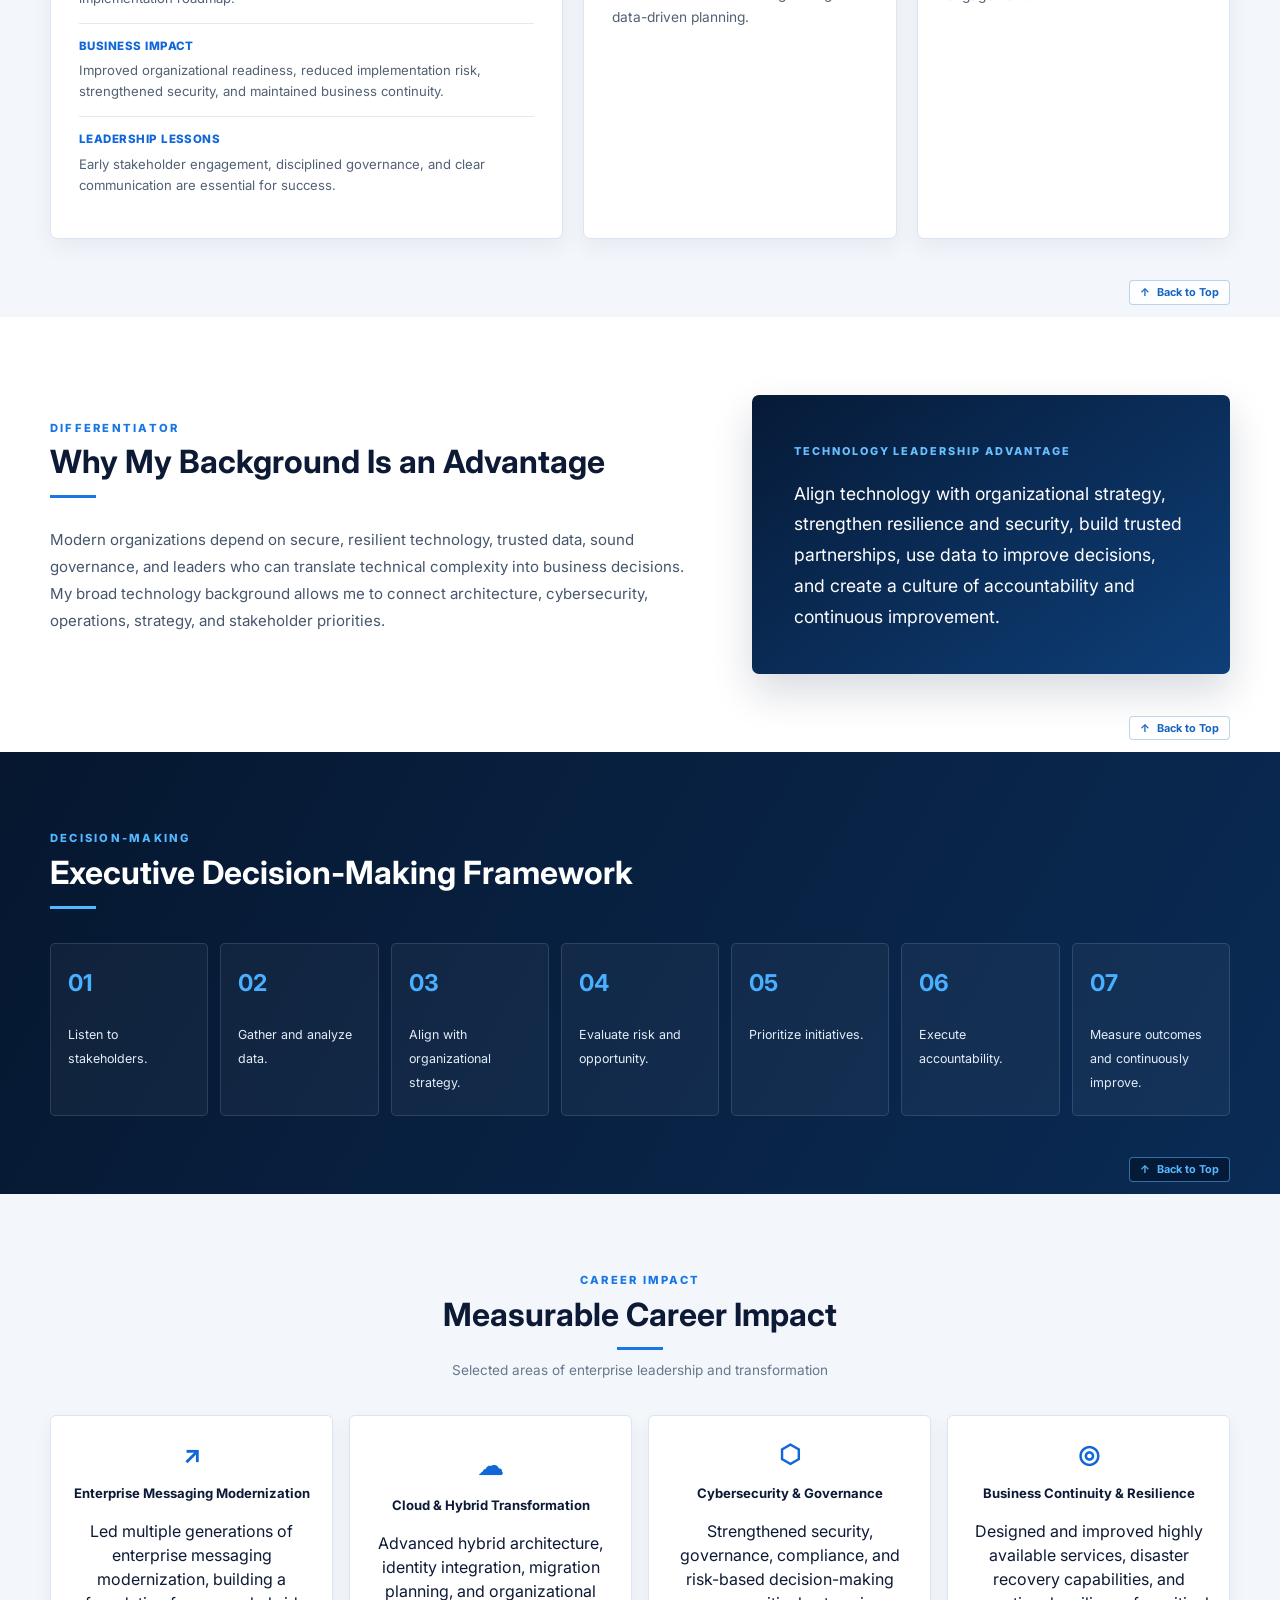
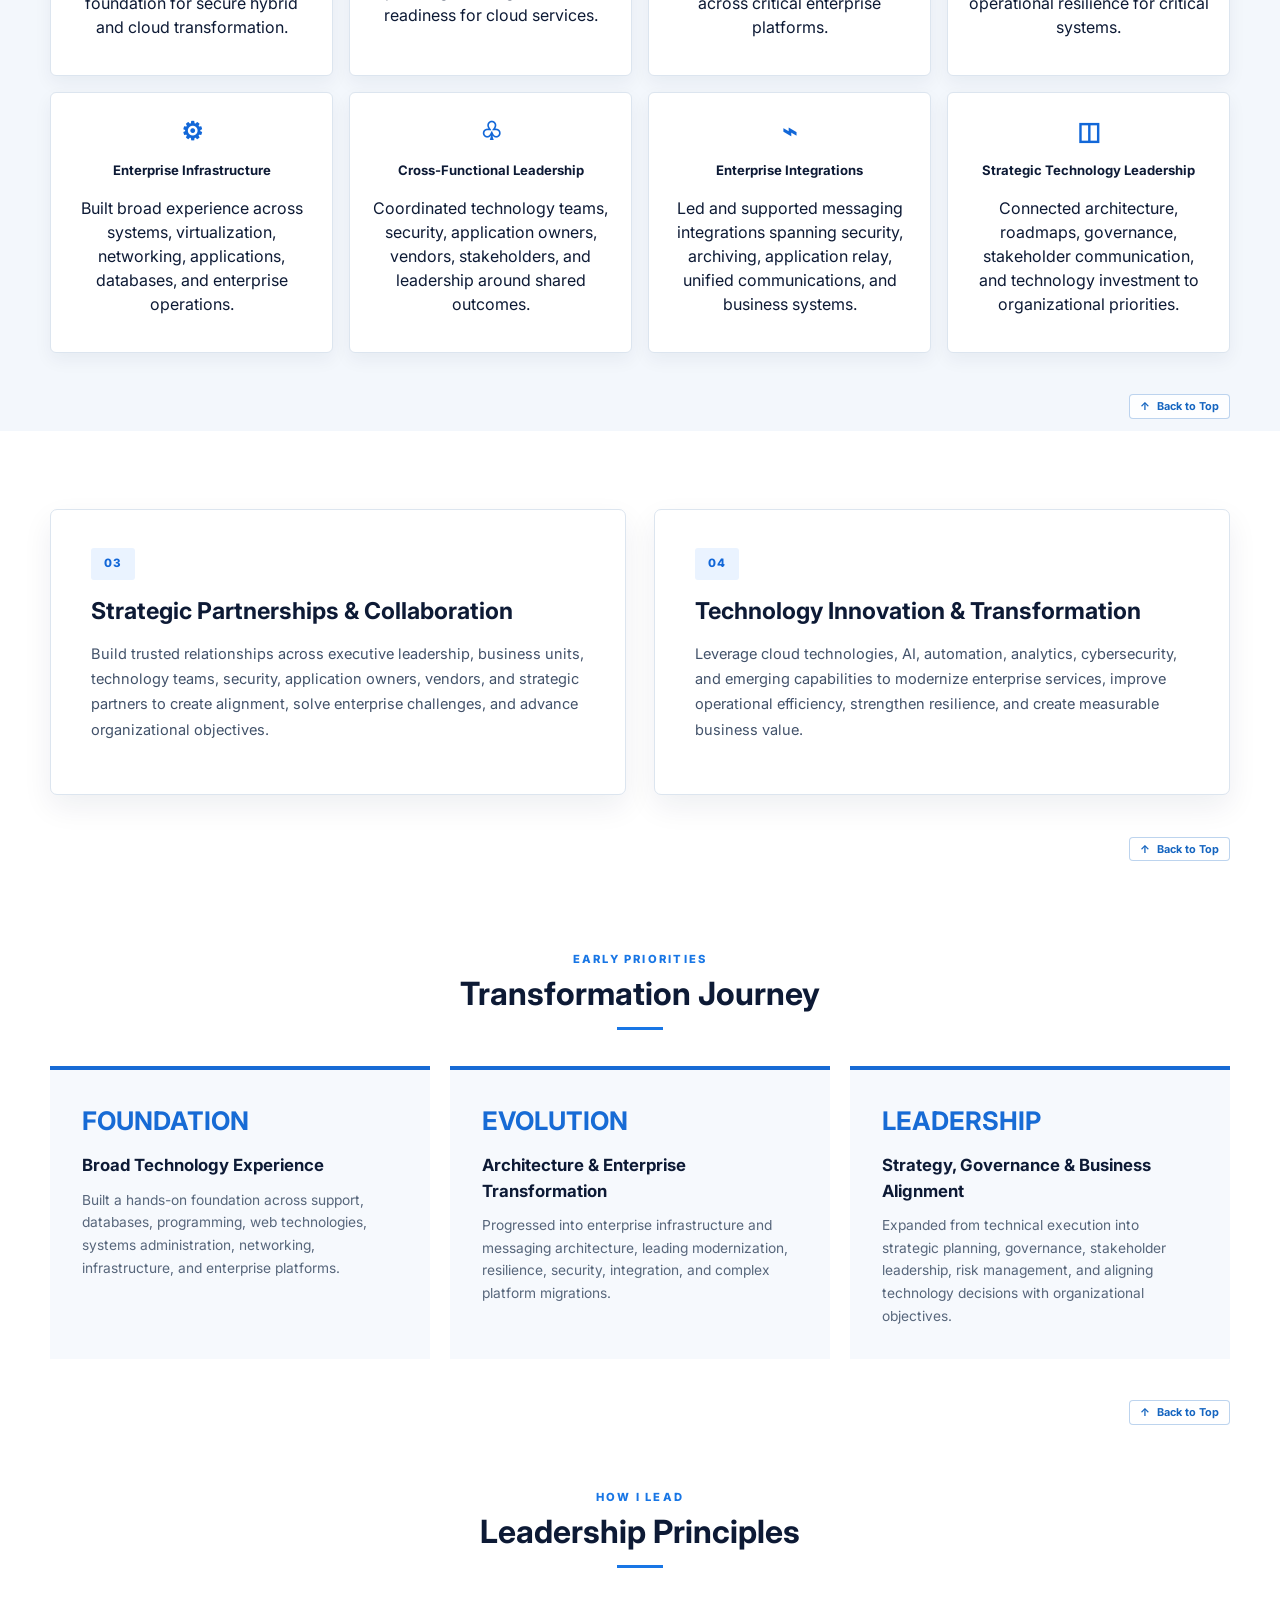
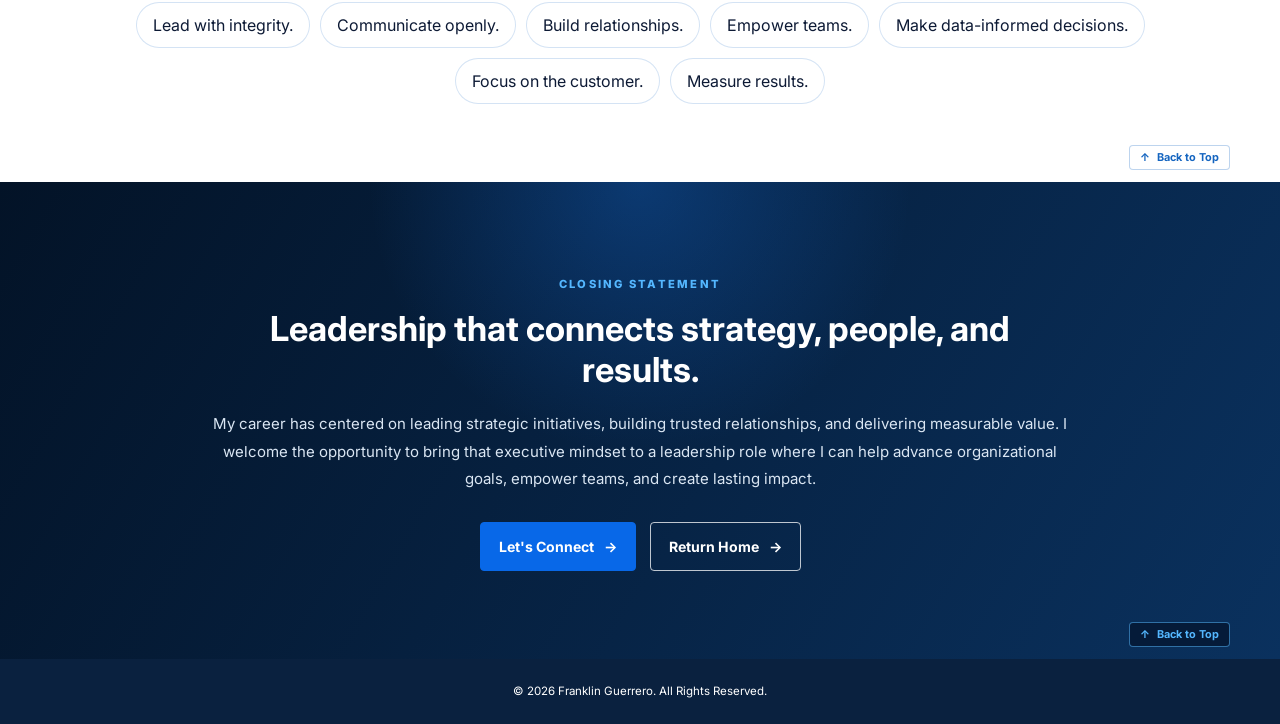
==== commit f5a648df: "Add files via upload" ====
--- a/portfolio.html
+++ b/portfolio.html
@@ -37,7 +37,7 @@
         <div class="portfolio-hero-copy">
           <p class="portfolio-eyebrow">EXECUTIVE LEADERSHIP PORTFOLIO</p>
           <h1>Strategy. Leadership.<br><span class="mint-text">Measurable Impact.</span></h1>
-          <p class="portfolio-intro">A leadership portfolio focused on enterprise transformation, strategic decision-making, cross-functional collaboration, and the connection between technology, data, customer experience, and marketing leadership.</p>
+          <p class="portfolio-intro">A leadership portfolio focused on enterprise transformation, technology strategy, cybersecurity, governance, operational resilience, cross-functional leadership, and measurable business impact.</p>
         </div>
 
         <aside class="portfolio-overview" aria-label="Portfolio overview">
@@ -45,12 +45,12 @@
           <nav class="portfolio-overview-nav">
             <a href="#executive-profile"><span>01</span>Executive Profile</a>
             <a href="#leadership-philosophy"><span>02</span>Leadership Philosophy</a>
-            <a href="#executive-initiatives"><span>03</span>Executive Initiatives</a>
-            <a href="#leadership-advantage"><span>04</span>Leadership Advantage</a>
+            <a href="#executive-initiatives"><span>03</span>Enterprise Initiatives &amp; Impact</a>
+            <a href="#leadership-advantage"><span>04</span>Technology Leadership Advantage</a>
             <a href="#decision-framework"><span>05</span>Decision Framework</a>
-            <a href="#executive-kpis"><span>06</span>Executive Marketing KPIs</a>
-            <a href="#strategic-partnerships"><span>07</span>Strategic Partnerships</a>
-            <a href="#first-90-days"><span>08</span>First 90 Days</a>
+            <a href="#executive-kpis"><span>06</span>Measurable Career Impact</a>
+            <a href="#strategic-partnerships"><span>07</span>Enterprise Collaboration</a>
+            <a href="#first-90-days"><span>08</span>Transformation Journey</a>
             <a href="#leadership-principles"><span>09</span>Leadership Principles</a>
             <a href="#closing-statement"><span>10</span>Closing Statement</a>
           </nav>
@@ -63,14 +63,14 @@
         <article class="portfolio-feature-card">
           <span class="portfolio-number">01</span>
           <h2>Executive Profile</h2>
-          <p>Experienced executive leader with a background in technology, strategy, governance, analytics, and enterprise transformation. My career has focused on aligning initiatives with organizational objectives, leading cross-functional teams, communicating with executive stakeholders, and delivering measurable business outcomes.</p>
-          <p>While my foundation is in IT leadership, the skills required to lead strategic change, build relationships, use data effectively, and influence decisions translate directly to executive marketing leadership.</p>
+          <p>Experienced technology leader with a career spanning enterprise infrastructure, systems, messaging architecture, cybersecurity, governance, analytics, and transformation. My work has centered on modernizing mission-critical platforms, aligning technology with organizational priorities, leading cross-functional initiatives, and delivering secure, resilient business services.</p>
+          <p>My breadth of experience—from hands-on technology roles through enterprise architecture and strategic leadership—allows me to connect technical decisions with risk, operations, customer experience, and long-term business outcomes.</p>
         </article>
 
         <article class="portfolio-feature-card" id="leadership-philosophy">
           <span class="portfolio-number">02</span>
           <h2>Leadership Philosophy</h2>
-          <p>Successful marketing starts with understanding the organization's mission. My leadership style is collaborative, transparent, data-driven, and centered on measurable outcomes.</p>
+          <p>Successful technology leadership starts with understanding the organization's mission. My leadership style is collaborative, transparent, data-informed, and centered on measurable outcomes.</p>
           <p>I believe leaders succeed by empowering teams, building trust, and aligning every initiative with strategic goals.</p>
         </article>
       </div>
@@ -81,8 +81,8 @@
     <section class="portfolio-section portfolio-soft" id="executive-initiatives">
       <div class="shell">
         <div class="portfolio-heading">
-          <span>LEADERSHIP EXPERIENCE</span>
-          <h2>Executive Leadership Experience</h2>
+          <span>PROVEN EXPERIENCE</span>
+          <h2>Enterprise Initiatives &amp; Business Impact</h2>
         </div>
         <p class="portfolio-lead">Throughout my career I have led enterprise-wide initiatives involving executive communication, governance, strategic planning, operational resilience, and organizational change. Those experiences have strengthened my ability to think beyond technical execution and focus on business value.</p>
 
@@ -128,11 +128,11 @@
             <span>DIFFERENTIATOR</span>
             <h2>Why My Background Is an Advantage</h2>
           </div>
-          <p>Modern marketing depends on analytics, customer insights, AI, digital engagement, governance, and measurable outcomes. My technology leadership background provides a unique perspective that complements traditional marketing while helping connect strategy, data, and customer experience.</p>
+          <p>Modern organizations depend on secure, resilient technology, trusted data, sound governance, and leaders who can translate technical complexity into business decisions. My broad technology background allows me to connect architecture, cybersecurity, operations, strategy, and stakeholder priorities.</p>
         </div>
         <div class="portfolio-quote-panel">
-          <span>VISION FOR MARKETING LEADERSHIP</span>
-          <p>Align marketing with organizational strategic objectives, strengthen community partnerships, enhance customer experience, use analytics to improve decisions, and build a culture of continuous improvement.</p>
+          <span>TECHNOLOGY LEADERSHIP ADVANTAGE</span>
+          <p>Align technology with organizational strategy, strengthen resilience and security, build trusted partnerships, use data to improve decisions, and create a culture of accountability and continuous improvement.</p>
         </div>
       </div>
     
@@ -211,54 +211,21 @@
     <section class="portfolio-section portfolio-soft" id="executive-kpis">
       <div class="shell">
         <div class="portfolio-heading centered">
-          <span>MEASURING IMPACT</span>
-          <h2>Executive Marketing KPI Dashboard</h2>
-          <p>Illustrative KPIs</p>
+          <span>CAREER IMPACT</span>
+          <h2>Measurable Career Impact</h2>
+          <p>Selected areas of enterprise leadership and transformation</p>
         </div>
         <div class="kpi-grid">
-          <article class="kpi-card" tabindex="0" role="button" aria-expanded="false"
-            data-kpi="passenger" data-title="Passenger Growth" data-subtitle="Illustrative 12-month passenger index">
-            <span>↗</span><h3>Passenger Growth</h3>
-          </article>
-          <article class="kpi-card" tabindex="0" role="button" aria-expanded="false"
-            data-kpi="satisfaction" data-title="Customer Satisfaction" data-subtitle="Illustrative satisfaction trend">
-            <span>◎</span><h3>Customer Satisfaction</h3>
-          </article>
-          <article class="kpi-card" tabindex="0" role="button" aria-expanded="false"
-            data-kpi="awareness" data-title="Brand Awareness" data-subtitle="Illustrative brand awareness by quarter">
-            <span>◈</span><h3>Brand Awareness</h3>
-          </article>
-          <article class="kpi-card" tabindex="0" role="button" aria-expanded="false"
-            data-kpi="roi" data-title="Campaign ROI" data-subtitle="Illustrative return by campaign">
-            <span>$</span><h3>Campaign ROI</h3>
-          </article>
-          <article class="kpi-card" tabindex="0" role="button" aria-expanded="false"
-            data-kpi="digital" data-title="Digital Engagement" data-subtitle="Illustrative engagement trend">
-            <span>⌁</span><h3>Digital Engagement</h3>
-          </article>
-          <article class="kpi-card" tabindex="0" role="button" aria-expanded="false"
-            data-kpi="partnerships" data-title="Community Partnerships" data-subtitle="Illustrative partnership growth">
-            <span>♧</span><h3>Community Partnerships</h3>
-          </article>
-          <article class="kpi-card" tabindex="0" role="button" aria-expanded="false"
-            data-kpi="website" data-title="Website Performance" data-subtitle="Illustrative traffic and conversion trend">
-            <span>▥</span><h3>Website Performance</h3>
-          </article>
-          <article class="kpi-card" tabindex="0" role="button" aria-expanded="false"
-            data-kpi="dashboard" data-title="Executive Dashboard Reporting" data-subtitle="Illustrative executive scorecard">
-            <span>◫</span><h3>Executive Dashboard Reporting</h3>
-          </article>
-        </div>
-
-        <div class="kpi-chart-popover" id="kpi-chart-popover" role="dialog" aria-hidden="true">
-          <button class="kpi-chart-close" type="button" aria-label="Close KPI chart">×</button>
-          <div class="kpi-chart-kicker">SAMPLE EXECUTIVE VIEW</div>
-          <h3 class="kpi-chart-title"></h3>
-          <p class="kpi-chart-subtitle"></p>
-          <div class="kpi-chart-stage" aria-label="Illustrative KPI chart"></div>
-          <p class="kpi-chart-note">Illustrative data for portfolio demonstration only — not actual organizational performance.</p>
-          <span class="kpi-chart-arrow" aria-hidden="true"></span>
-        </div>
+          <article class="kpi-card"><span>↗</span><h3>Enterprise Messaging Modernization</h3><p>Led multiple generations of enterprise messaging modernization, building a foundation for secure hybrid and cloud transformation.</p></article>
+          <article class="kpi-card"><span>☁</span><h3>Cloud &amp; Hybrid Transformation</h3><p>Advanced hybrid architecture, identity integration, migration planning, and organizational readiness for cloud services.</p></article>
+          <article class="kpi-card"><span>⬡</span><h3>Cybersecurity &amp; Governance</h3><p>Strengthened security, governance, compliance, and risk-based decision-making across critical enterprise platforms.</p></article>
+          <article class="kpi-card"><span>◎</span><h3>Business Continuity &amp; Resilience</h3><p>Designed and improved highly available services, disaster recovery capabilities, and operational resilience for critical systems.</p></article>
+          <article class="kpi-card"><span>⚙</span><h3>Enterprise Infrastructure</h3><p>Built broad experience across systems, virtualization, networking, applications, databases, and enterprise operations.</p></article>
+          <article class="kpi-card"><span>♧</span><h3>Cross-Functional Leadership</h3><p>Coordinated technology teams, security, application owners, vendors, stakeholders, and leadership around shared outcomes.</p></article>
+          <article class="kpi-card"><span>⌁</span><h3>Enterprise Integrations</h3><p>Led and supported messaging integrations spanning security, archiving, application relay, unified communications, and business systems.</p></article>
+          <article class="kpi-card"><span>◫</span><h3>Strategic Technology Leadership</h3><p>Connected architecture, roadmaps, governance, stakeholder communication, and technology investment to organizational priorities.</p></article>
+        </div>
+
       </div>
     
       <a class="portfolio-section-back-top" href="#portfolio-top" aria-label="Back to top">↑ <span>Back to Top</span></a>
@@ -268,13 +235,13 @@
       <div class="shell portfolio-two-column">
         <article class="portfolio-feature-card">
           <span class="portfolio-number">03</span>
-          <h2>Strategic Partnership Vision</h2>
-          <p>Build strong relationships with industry partners, business leaders, community organizations, strategic partners, and internal departments to strengthen the organization's brand and create mutually beneficial opportunities.</p>
+          <h2>Strategic Partnerships &amp; Collaboration</h2>
+          <p>Build trusted relationships across executive leadership, business units, technology teams, security, application owners, vendors, and strategic partners to create alignment, solve enterprise challenges, and advance organizational objectives.</p>
         </article>
         <article class="portfolio-feature-card">
           <span class="portfolio-number">04</span>
-          <h2>Marketing Innovation</h2>
-          <p>Explore responsible use of AI, analytics, automation, and customer journey insights to improve marketing effectiveness while protecting privacy and maintaining trust.</p>
+          <h2>Technology Innovation &amp; Transformation</h2>
+          <p>Leverage cloud technologies, AI, automation, analytics, cybersecurity, and emerging capabilities to modernize enterprise services, improve operational efficiency, strengthen resilience, and create measurable business value.</p>
         </article>
       </div>
     
@@ -285,44 +252,23 @@
       <div class="shell">
         <div class="portfolio-heading centered">
           <span>EARLY PRIORITIES</span>
-          <h2>First 90 Days</h2>
+          <h2>Transformation Journey</h2>
         </div>
         <div class="days-grid">
-          <article class="priority-card" tabindex="0" role="button" aria-expanded="false"
-            data-number="01"
-            data-title="Align with Organizational Strategic Objectives"
-            data-description="Understand and align with the organization's strategic objectives and long-term vision. Meet with key stakeholders, assess current marketing efforts, identify what is working, and determine where the strongest opportunities exist.">
-            <b>01–30</b>
-            <h3>Align &amp; Understand</h3>
-            <p>Understand the organization's strategic objectives, stakeholders, and current marketing priorities.</p>
-          </article>
-
-          <article class="priority-card" tabindex="0" role="button" aria-expanded="false"
-            data-number="02"
-            data-title="Strengthen Strategic Partnerships"
-            data-description="Strengthen relationships with industry partners, community leaders, strategic organizations, and local businesses to expand collaboration, strengthen the brand, and support organizational growth.">
-            <b>31–60</b>
-            <h3>Strengthen Partnerships</h3>
-            <p>Deepen relationships with industry partners, community leaders, strategic organizations, and local businesses.</p>
-          </article>
-
-          <article class="priority-card" tabindex="0" role="button" aria-expanded="false"
-            data-number="03"
-            data-title="Build a Data-Driven Marketing Strategy"
-            data-description="Establish meaningful performance metrics and use analytics to evaluate campaign performance, customer behavior, and return on investment so resources remain aligned with organizational goals and marketing can continuously improve.">
-            <b>61–90</b>
-            <h3>Build the Data Strategy</h3>
-            <p>Establish meaningful KPIs and use analytics to guide marketing decisions and investment.</p>
-          </article>
-        </div>
-
-        <div class="priority-popover" id="priority-popover" role="dialog" aria-hidden="true">
-          <button class="priority-popover-close" type="button" aria-label="Close priority details">×</button>
-          <div class="priority-popover-number"></div>
-          <h3 class="priority-popover-title"></h3>
-          <p class="priority-popover-text"></p>
-          <span class="priority-popover-arrow" aria-hidden="true"></span>
-        </div>
+          <article class="priority-card">
+            <b>FOUNDATION</b><h3>Broad Technology Experience</h3>
+            <p>Built a hands-on foundation across support, databases, programming, web technologies, systems administration, networking, infrastructure, and enterprise platforms.</p>
+          </article>
+          <article class="priority-card">
+            <b>EVOLUTION</b><h3>Architecture &amp; Enterprise Transformation</h3>
+            <p>Progressed into enterprise infrastructure and messaging architecture, leading modernization, resilience, security, integration, and complex platform migrations.</p>
+          </article>
+          <article class="priority-card">
+            <b>LEADERSHIP</b><h3>Strategy, Governance &amp; Business Alignment</h3>
+            <p>Expanded from technical execution into strategic planning, governance, stakeholder leadership, risk management, and aligning technology decisions with organizational objectives.</p>
+          </article>
+        </div>
+
       </div>
     
       <a class="portfolio-section-back-top" href="#portfolio-top" aria-label="Back to top">↑ <span>Back to Top</span></a>
@@ -514,347 +460,6 @@
     })();
   </script>
 
-
-  <script>
-    (() => {
-      const cards = Array.from(document.querySelectorAll('.kpi-card'));
-      const popover = document.getElementById('kpi-chart-popover');
-      if (!cards.length || !popover) return;
-
-      const titleEl = popover.querySelector('.kpi-chart-title');
-      const subtitleEl = popover.querySelector('.kpi-chart-subtitle');
-      const stage = popover.querySelector('.kpi-chart-stage');
-      const closeBtn = popover.querySelector('.kpi-chart-close');
-      let activeCard = null;
-
-      const data = {
-        passenger: {
-          type: 'line',
-          labels: ['Jan','Feb','Mar','Apr','May','Jun','Jul','Aug','Sep','Oct','Nov','Dec'],
-          values: [82,85,88,87,91,94,97,99,98,102,105,109],
-          suffix: ''
-        },
-        satisfaction: {
-          type: 'line',
-          labels: ['Q1','Q2','Q3','Q4'],
-          values: [84,87,89,92],
-          suffix: '%'
-        },
-        awareness: {
-          type: 'bars',
-          labels: ['Q1','Q2','Q3','Q4'],
-          values: [61,68,74,81],
-          suffix: '%'
-        },
-        roi: {
-          type: 'bars',
-          labels: ['A','B','C','D','E'],
-          values: [118,142,131,167,154],
-          suffix: '%'
-        },
-        digital: {
-          type: 'line',
-          labels: ['Jan','Mar','May','Jul','Sep','Nov'],
-          values: [42,48,53,61,68,76],
-          suffix: '%'
-        },
-        partnerships: {
-          type: 'bars',
-          labels: ['2023','2024','2025','2026'],
-          values: [18,24,31,39],
-          suffix: ''
-        },
-        website: {
-          type: 'dual',
-          labels: ['Jan','Mar','May','Jul','Sep','Nov'],
-          values: [72,78,84,91,97,106],
-          values2: [2.8,3.1,3.4,3.8,4.1,4.5],
-          suffix: 'k',
-          suffix2: '%'
-        },
-        dashboard: {
-          type: 'scorecard',
-          metrics: [
-            ['Passenger Growth','+6.8%','On Track'],
-            ['Customer Satisfaction','92%','Strong'],
-            ['Campaign ROI','154%','Above Target'],
-            ['Digital Engagement','+18%','Improving']
-          ]
-        }
-      };
-
-      function svgLine(labels, values, suffix='', values2=null, suffix2='') {
-        const w = 430, h = 210, left = 38, right = 20, top = 18, bottom = 34;
-        const max = Math.max(...values) * 1.08;
-        const min = Math.min(...values) * .92;
-        const x = i => left + i * ((w-left-right)/(values.length-1));
-        const y = v => top + (max-v) * ((h-top-bottom)/(max-min || 1));
-        const points = values.map((v,i)=>`${x(i)},${y(v)}`).join(' ');
-
-        let grid = '';
-        for(let i=0;i<4;i++){
-          const gy = top + i*((h-top-bottom)/3);
-          grid += `<line x1="${left}" y1="${gy}" x2="${w-right}" y2="${gy}" class="chart-grid"/>`;
-        }
-
-        let labelsSvg = labels.map((lab,i)=>`<text x="${x(i)}" y="${h-10}" text-anchor="middle" class="chart-label">${lab}</text>`).join('');
-        let dots = values.map((v,i)=>`<circle cx="${x(i)}" cy="${y(v)}" r="3.2" class="chart-dot"/><text x="${x(i)}" y="${y(v)-9}" text-anchor="middle" class="chart-value">${v}${suffix}</text>`).join('');
-
-        let second = '';
-        if(values2){
-          const max2 = Math.max(...values2)*1.08, min2 = Math.min(...values2)*.92;
-          const y2 = v => top + (max2-v) * ((h-top-bottom)/(max2-min2 || 1));
-          const p2 = values2.map((v,i)=>`${x(i)},${y2(v)}`).join(' ');
-          second = `<polyline points="${p2}" class="chart-line secondary"/>` +
-                   values2.map((v,i)=>`<circle cx="${x(i)}" cy="${y2(v)}" r="2.7" class="chart-dot secondary"/>`).join('');
-        }
-
-        return `<svg viewBox="0 0 ${w} ${h}" role="img" aria-label="Illustrative line chart">
-          ${grid}
-          <polyline points="${points}" class="chart-line"/>
-          ${second}
-          ${dots}
-          ${labelsSvg}
-        </svg>`;
-      }
-
-      function svgBars(labels, values, suffix='') {
-        const w=430,h=210,left=28,right=18,top=20,bottom=36;
-        const max=Math.max(...values)*1.15;
-        const slot=(w-left-right)/values.length;
-        const barW=Math.min(44,slot*.55);
-        let grid='';
-        for(let i=0;i<4;i++){
-          const gy=top+i*((h-top-bottom)/3);
-          grid += `<line x1="${left}" y1="${gy}" x2="${w-right}" y2="${gy}" class="chart-grid"/>`;
-        }
-        let bars='';
-        values.forEach((v,i)=>{
-          const bh=(v/max)*(h-top-bottom);
-          const bx=left+i*slot+(slot-barW)/2;
-          const by=h-bottom-bh;
-          bars += `<rect x="${bx}" y="${by}" width="${barW}" height="${bh}" rx="5" class="chart-bar"/>
-                   <text x="${bx+barW/2}" y="${by-8}" text-anchor="middle" class="chart-value">${v}${suffix}</text>
-                   <text x="${bx+barW/2}" y="${h-11}" text-anchor="middle" class="chart-label">${labels[i]}</text>`;
-        });
-        return `<svg viewBox="0 0 ${w} ${h}" role="img" aria-label="Illustrative bar chart">${grid}${bars}</svg>`;
-      }
-
-      function scorecard(metrics){
-        return `<div class="executive-scorecard">` + metrics.map((m,i)=>`
-          <div class="scorecard-item">
-            <div class="scorecard-label">${m[0]}</div>
-            <div class="scorecard-value">${m[1]}</div>
-            <div class="scorecard-status"><span></span>${m[2]}</div>
-          </div>`).join('') + `</div>`;
-      }
-
-      function renderChart(key){
-        const d=data[key];
-        if(!d) return '';
-        if(d.type==='line') return svgLine(d.labels,d.values,d.suffix);
-        if(d.type==='bars') return svgBars(d.labels,d.values,d.suffix);
-        if(d.type==='dual') return svgLine(d.labels,d.values,d.suffix,d.values2,d.suffix2);
-        if(d.type==='scorecard') return scorecard(d.metrics);
-        return '';
-      }
-
-      function positionPopover(card){
-        const section = card.closest('#executive-kpis');
-        const sectionRect = section.getBoundingClientRect();
-        const cardRect = card.getBoundingClientRect();
-
-        popover.style.left='0px';
-        popover.style.top='0px';
-
-        const popRect = popover.getBoundingClientRect();
-        let left = cardRect.left - sectionRect.left + cardRect.width/2 - popRect.width/2;
-        let top = cardRect.top - sectionRect.top - popRect.height - 18;
-
-        const minLeft=18;
-        const maxLeft=sectionRect.width-popRect.width-18;
-        left=Math.max(minLeft,Math.min(left,maxLeft));
-
-        const placeBelow = top < 78;
-        if(placeBelow){
-          top=cardRect.bottom-sectionRect.top+18;
-          popover.classList.add('below');
-        }else{
-          popover.classList.remove('below');
-        }
-
-        popover.style.left=`${left}px`;
-        popover.style.top=`${top}px`;
-
-        const cardCenter = cardRect.left - sectionRect.left + cardRect.width/2;
-        const arrowLeft=Math.max(22,Math.min(cardCenter-left,popRect.width-22));
-        popover.style.setProperty('--kpi-arrow-left',`${arrowLeft}px`);
-      }
-
-      function openPopover(card){
-        cards.forEach(c=>{
-          c.classList.remove('active');
-          c.setAttribute('aria-expanded','false');
-        });
-
-        activeCard=card;
-        card.classList.add('active');
-        card.setAttribute('aria-expanded','true');
-
-        titleEl.textContent=card.dataset.title;
-        subtitleEl.textContent=card.dataset.subtitle;
-        stage.innerHTML=renderChart(card.dataset.kpi);
-
-        popover.classList.add('open');
-        popover.setAttribute('aria-hidden','false');
-        requestAnimationFrame(()=>positionPopover(card));
-      }
-
-      function closePopover(){
-        if(activeCard){
-          activeCard.classList.remove('active');
-          activeCard.setAttribute('aria-expanded','false');
-        }
-        activeCard=null;
-        popover.classList.remove('open','below');
-        popover.setAttribute('aria-hidden','true');
-      }
-
-      cards.forEach(card=>{
-        card.addEventListener('click',e=>{
-          e.stopPropagation();
-          if(activeCard===card && popover.classList.contains('open')) closePopover();
-          else openPopover(card);
-        });
-        card.addEventListener('keydown',e=>{
-          if(e.key==='Enter' || e.key===' '){
-            e.preventDefault();
-            openPopover(card);
-          }
-        });
-      });
-
-      closeBtn.addEventListener('click',e=>{
-        e.stopPropagation();
-        closePopover();
-      });
-      popover.addEventListener('click',e=>e.stopPropagation());
-      document.addEventListener('click',closePopover);
-      document.addEventListener('keydown',e=>{
-        if(e.key==='Escape') closePopover();
-      });
-      window.addEventListener('resize',()=>{
-        if(activeCard && popover.classList.contains('open')) positionPopover(activeCard);
-      });
-    })();
-  </script>
-
-
-  <script>
-    (() => {
-      const cards = Array.from(document.querySelectorAll('.priority-card'));
-      const popover = document.getElementById('priority-popover');
-      if (!cards.length || !popover) return;
-
-      const numberEl = popover.querySelector('.priority-popover-number');
-      const titleEl = popover.querySelector('.priority-popover-title');
-      const textEl = popover.querySelector('.priority-popover-text');
-      const closeBtn = popover.querySelector('.priority-popover-close');
-      let activeCard = null;
-
-      function positionPopover(card) {
-        const section = card.closest('#first-90-days');
-        const sectionRect = section.getBoundingClientRect();
-        const cardRect = card.getBoundingClientRect();
-
-        popover.style.left = '0px';
-        popover.style.top = '0px';
-
-        const popRect = popover.getBoundingClientRect();
-        let left = cardRect.left - sectionRect.left + cardRect.width / 2 - popRect.width / 2;
-        let top = cardRect.top - sectionRect.top - popRect.height - 18;
-
-        const minLeft = 18;
-        const maxLeft = sectionRect.width - popRect.width - 18;
-        left = Math.max(minLeft, Math.min(left, maxLeft));
-
-        const placeBelow = top < 80;
-        if (placeBelow) {
-          top = cardRect.bottom - sectionRect.top + 18;
-          popover.classList.add('below');
-        } else {
-          popover.classList.remove('below');
-        }
-
-        popover.style.left = `${left}px`;
-        popover.style.top = `${top}px`;
-
-        const cardCenter = cardRect.left - sectionRect.left + cardRect.width / 2;
-        const arrowLeft = Math.max(22, Math.min(cardCenter - left, popRect.width - 22));
-        popover.style.setProperty('--priority-arrow-left', `${arrowLeft}px`);
-      }
-
-      function openPopover(card) {
-        cards.forEach(c => {
-          c.classList.remove('active');
-          c.setAttribute('aria-expanded', 'false');
-        });
-
-        activeCard = card;
-        card.classList.add('active');
-        card.setAttribute('aria-expanded', 'true');
-
-        numberEl.textContent = card.dataset.number;
-        titleEl.textContent = card.dataset.title;
-        textEl.textContent = card.dataset.description;
-
-        popover.classList.add('open');
-        popover.setAttribute('aria-hidden', 'false');
-        requestAnimationFrame(() => positionPopover(card));
-      }
-
-      function closePopover() {
-        if (activeCard) {
-          activeCard.classList.remove('active');
-          activeCard.setAttribute('aria-expanded', 'false');
-        }
-        activeCard = null;
-        popover.classList.remove('open', 'below');
-        popover.setAttribute('aria-hidden', 'true');
-      }
-
-      cards.forEach(card => {
-        card.addEventListener('click', e => {
-          e.stopPropagation();
-          if (activeCard === card && popover.classList.contains('open')) closePopover();
-          else openPopover(card);
-        });
-
-        card.addEventListener('keydown', e => {
-          if (e.key === 'Enter' || e.key === ' ') {
-            e.preventDefault();
-            openPopover(card);
-          }
-        });
-      });
-
-      closeBtn.addEventListener('click', e => {
-        e.stopPropagation();
-        closePopover();
-      });
-
-      popover.addEventListener('click', e => e.stopPropagation());
-      document.addEventListener('click', closePopover);
-      document.addEventListener('keydown', e => {
-        if (e.key === 'Escape') closePopover();
-      });
-
-      window.addEventListener('resize', () => {
-        if (activeCard && popover.classList.contains('open')) positionPopover(activeCard);
-      });
-    })();
-  </script>
-
   <script>
     (() => {
       const pills = Array.from(document.querySelectorAll('.principle-pill'));
--- a/styles.css
+++ b/styles.css
@@ -1988,3 +1988,117 @@
     }
 }
 
+
+/* HERO PORTFOLIO CTA — only new hero button */
+.executive-copy .btn-portfolio,
+.executive-copy .btn-portfolio:link,
+.executive-copy .btn-portfolio:visited{
+background:rgba(1,12,30,.42);
+border:1px solid #98FF98;
+color:#98FF98!important;
+-webkit-text-fill-color:#98FF98!important;
+}
+.executive-copy .btn-portfolio:hover,
+.executive-copy .btn-portfolio:active,
+.executive-copy .btn-portfolio:focus{
+background:rgba(152,255,152,.10);
+border-color:#98FF98;
+color:#98FF98!important;
+-webkit-text-fill-color:#98FF98!important;
+}
+.portfolio-btn-icon{color:#98FF98;-webkit-text-fill-color:#98FF98;font-size:1rem}
+.executive-copy .hero-actions{position:relative}
+
+@media (max-width:700px){
+.executive-copy .btn-portfolio::after{display:none}
+}
+
+
+/* === Expanded Professional Experience Timeline === */
+.experience-grid {
+    align-items: start;
+}
+
+.timeline article {
+    margin-bottom: 28px;
+}
+
+.timeline article:last-child {
+    margin-bottom: 0;
+}
+
+.timeline .earlier-career {
+    padding-bottom: 2px;
+}
+
+@media (min-width: 951px) {
+    .experience-section .airport-card {
+        margin-top: 58px;
+        position: sticky;
+        top: 110px;
+    }
+}
+
+@media (max-width: 950px) {
+    .experience-section .airport-card {
+        margin-top: 6px;
+    }
+}
+
+
+/* === Organization photos inside Professional Experience ===
+   Compact thumbnails preserve the existing section height and timeline layout. */
+.experience-with-photo {
+    display: grid;
+    grid-template-columns: 112px minmax(0, 1fr);
+    gap: 16px;
+    align-items: start;
+}
+.experience-with-photo .dot {
+    left: -46px;
+}
+.experience-org-photo {
+    width: 112px;
+    height: 76px;
+    object-fit: cover;
+    object-position: center;
+    border-radius: 5px;
+    box-shadow: 0 5px 14px rgba(5,22,48,.14);
+    display: block;
+}
+.experience-org-copy {
+    min-width: 0;
+}
+@media (max-width: 600px) {
+    .experience-with-photo {
+        grid-template-columns: 88px minmax(0, 1fr);
+        gap: 12px;
+    }
+    .experience-org-photo {
+        width: 88px;
+        height: 64px;
+    }
+}
+
+
+/* === FINAL PROFESSIONAL EXPERIENCE LAYOUT ===
+   Three matching organization thumbnails; no separate large image column. */
+.experience-section .experience-grid {
+    grid-template-columns: 1fr !important;
+    max-width: 1180px;
+}
+.experience-section .timeline {
+    max-width: 780px;
+}
+.experience-section .airport-card {
+    display: none !important;
+}
+@media (min-width: 951px) {
+    .experience-with-photo {
+        grid-template-columns: 112px minmax(0, 1fr);
+    }
+    .experience-org-photo {
+        width: 112px;
+        height: 76px;
+    }
+}
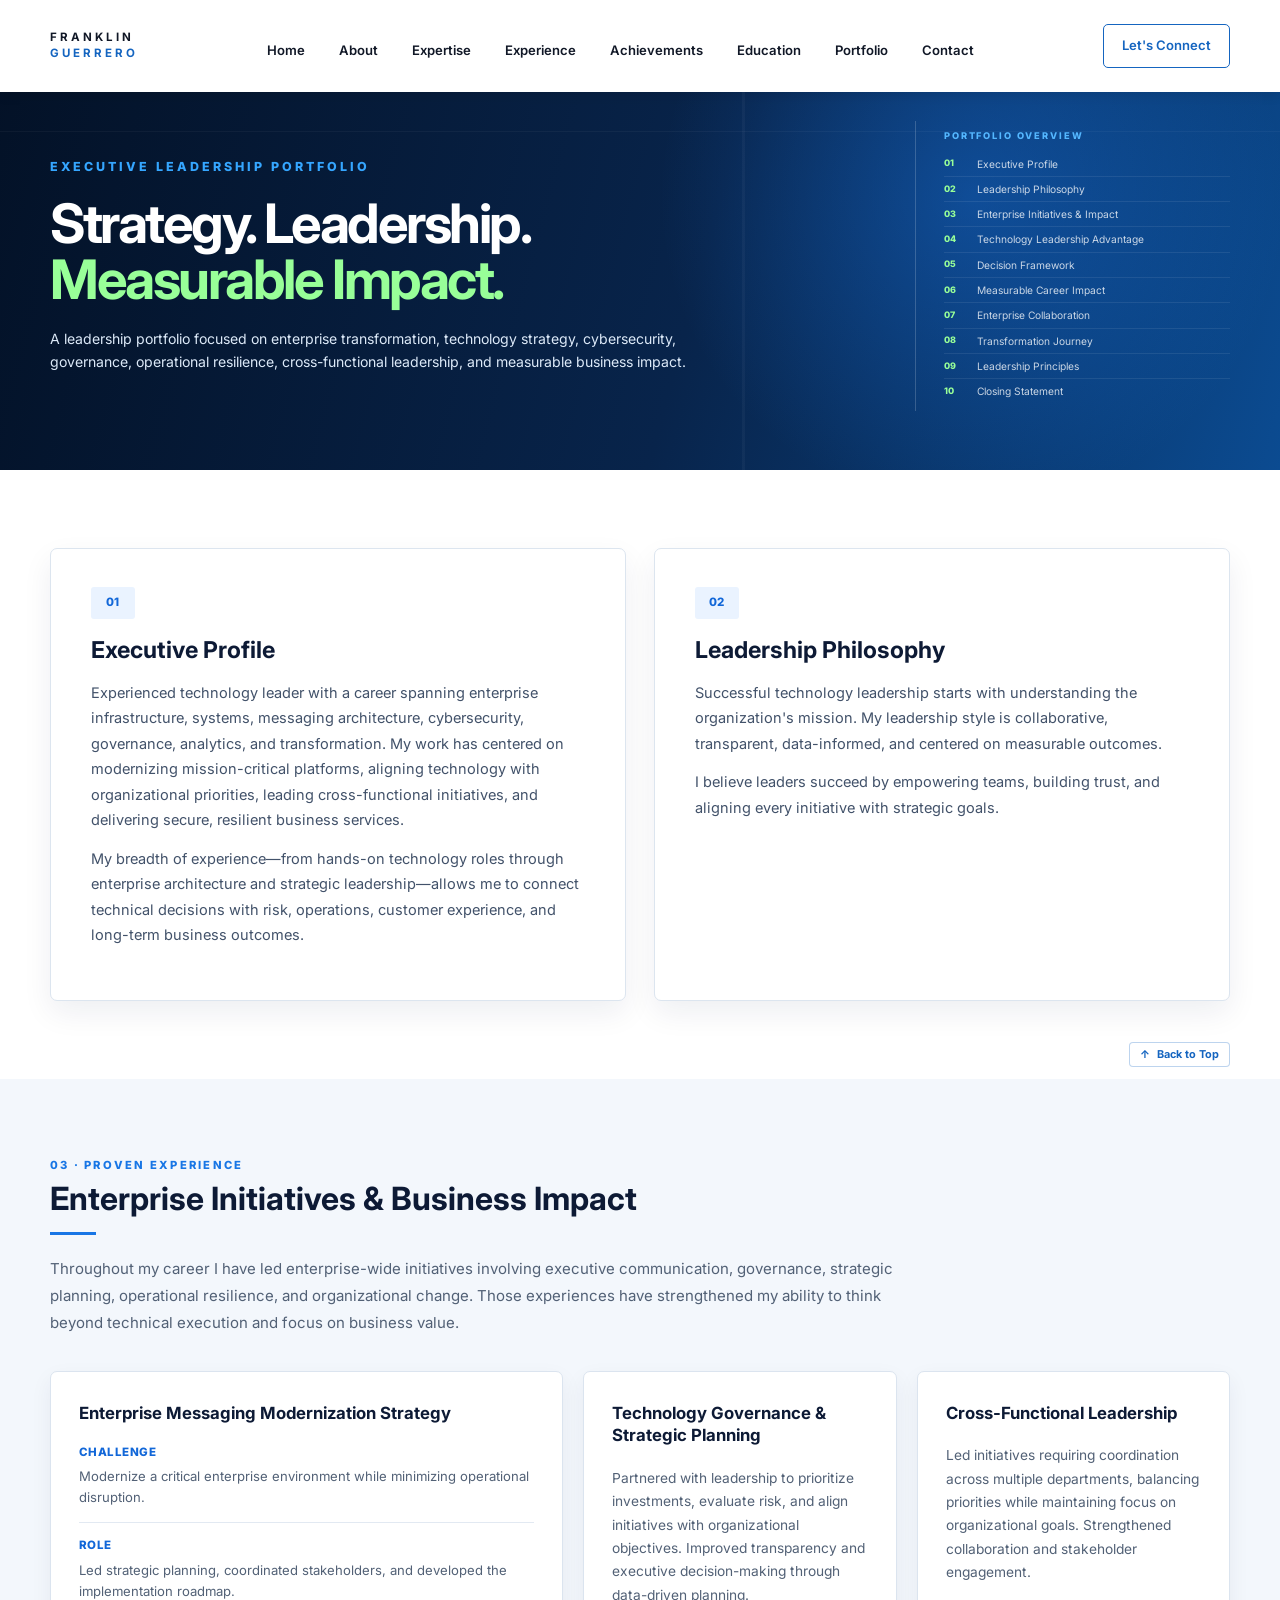
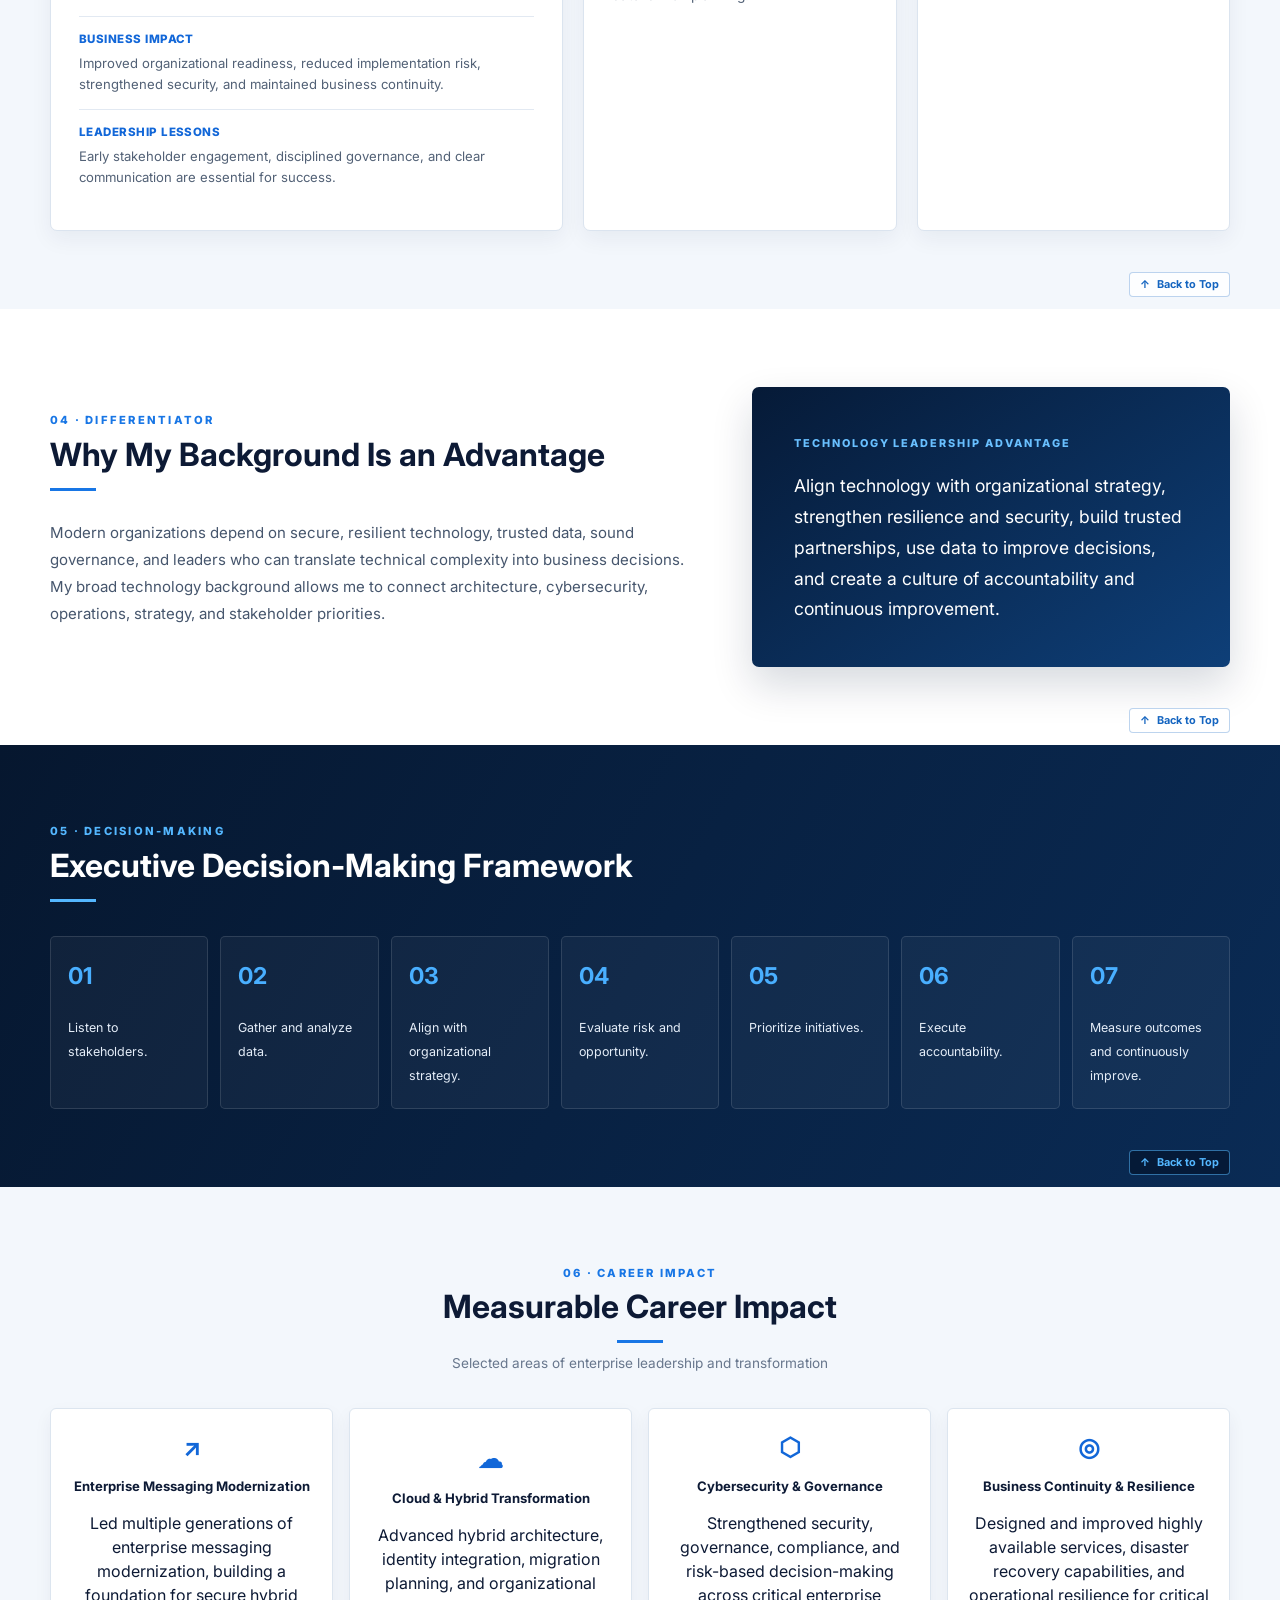
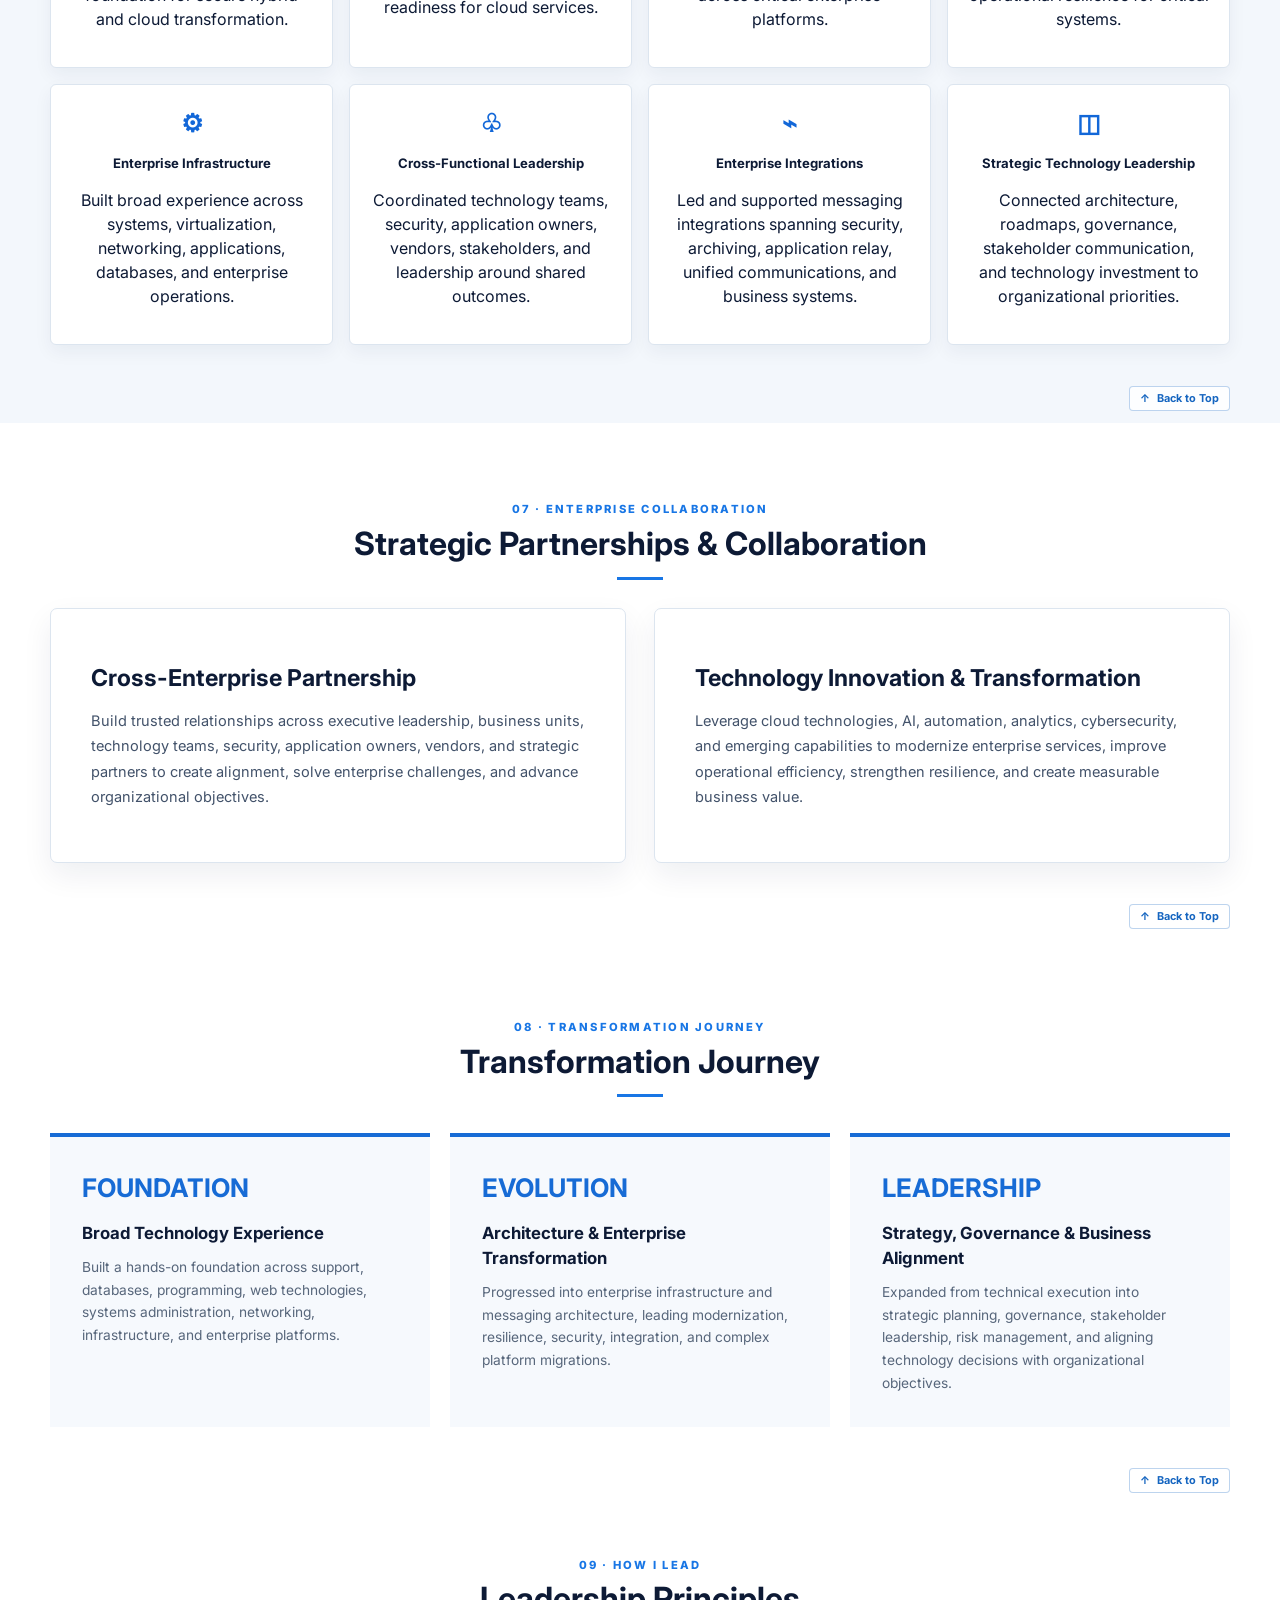
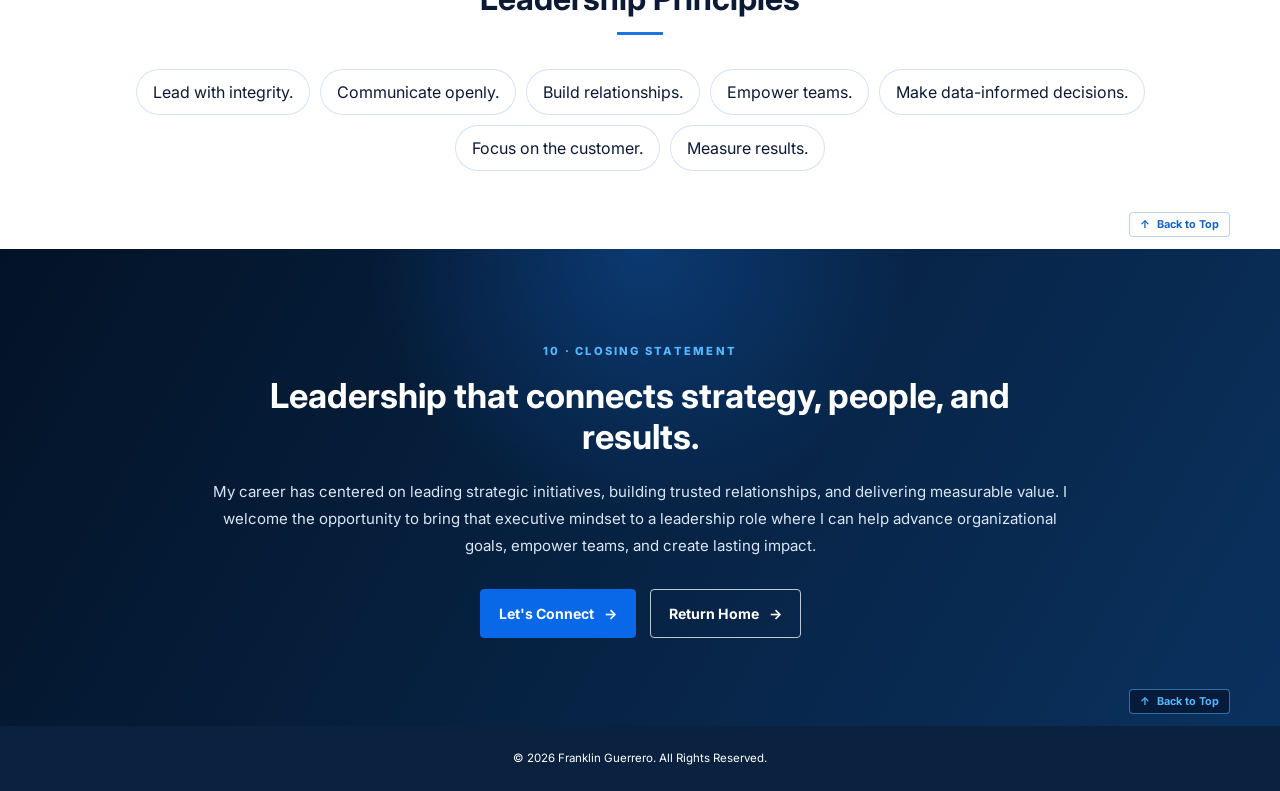
==== commit b4c7250d: "Add files via upload" ====
--- a/portfolio.html
+++ b/portfolio.html
@@ -81,7 +81,7 @@
     <section class="portfolio-section portfolio-soft" id="executive-initiatives">
       <div class="shell">
         <div class="portfolio-heading">
-          <span>PROVEN EXPERIENCE</span>
+          <span>03 · PROVEN EXPERIENCE</span>
           <h2>Enterprise Initiatives &amp; Business Impact</h2>
         </div>
         <p class="portfolio-lead">Throughout my career I have led enterprise-wide initiatives involving executive communication, governance, strategic planning, operational resilience, and organizational change. Those experiences have strengthened my ability to think beyond technical execution and focus on business value.</p>
@@ -89,7 +89,6 @@
         <div class="initiative-grid">
           <article class="initiative-card initiative-primary">
             <div class="initiative-top">
-              <span class="portfolio-number">01</span>
               <h3>Enterprise Messaging Modernization Strategy</h3>
             </div>
             <dl>
@@ -102,7 +101,6 @@
 
           <article class="initiative-card">
             <div class="initiative-top">
-              <span class="portfolio-number">02</span>
               <h3>Technology Governance &amp; Strategic Planning</h3>
             </div>
             <p>Partnered with leadership to prioritize investments, evaluate risk, and align initiatives with organizational objectives. Improved transparency and executive decision-making through data-driven planning.</p>
@@ -110,7 +108,6 @@
 
           <article class="initiative-card">
             <div class="initiative-top">
-              <span class="portfolio-number">03</span>
               <h3>Cross-Functional Leadership</h3>
             </div>
             <p>Led initiatives requiring coordination across multiple departments, balancing priorities while maintaining focus on organizational goals. Strengthened collaboration and stakeholder engagement.</p>
@@ -125,7 +122,7 @@
       <div class="shell portfolio-split-highlight">
         <div>
           <div class="portfolio-heading">
-            <span>DIFFERENTIATOR</span>
+            <span>04 · DIFFERENTIATOR</span>
             <h2>Why My Background Is an Advantage</h2>
           </div>
           <p>Modern organizations depend on secure, resilient technology, trusted data, sound governance, and leaders who can translate technical complexity into business decisions. My broad technology background allows me to connect architecture, cybersecurity, operations, strategy, and stakeholder priorities.</p>
@@ -142,7 +139,7 @@
     <section class="portfolio-section portfolio-dark" id="decision-framework">
       <div class="shell">
         <div class="portfolio-heading light">
-          <span>DECISION-MAKING</span>
+          <span>05 · DECISION-MAKING</span>
           <h2>Executive Decision-Making Framework</h2>
         </div>
         <div class="decision-grid">
@@ -211,7 +208,7 @@
     <section class="portfolio-section portfolio-soft" id="executive-kpis">
       <div class="shell">
         <div class="portfolio-heading centered">
-          <span>CAREER IMPACT</span>
+          <span>06 · CAREER IMPACT</span>
           <h2>Measurable Career Impact</h2>
           <p>Selected areas of enterprise leadership and transformation</p>
         </div>
@@ -232,17 +229,21 @@
     </section>
 
     <section class="portfolio-section" id="strategic-partnerships">
-      <div class="shell portfolio-two-column">
-        <article class="portfolio-feature-card">
-          <span class="portfolio-number">03</span>
+      <div class="shell">
+        <div class="portfolio-heading centered">
+          <span>07 · ENTERPRISE COLLABORATION</span>
           <h2>Strategic Partnerships &amp; Collaboration</h2>
-          <p>Build trusted relationships across executive leadership, business units, technology teams, security, application owners, vendors, and strategic partners to create alignment, solve enterprise challenges, and advance organizational objectives.</p>
-        </article>
-        <article class="portfolio-feature-card">
-          <span class="portfolio-number">04</span>
-          <h2>Technology Innovation &amp; Transformation</h2>
-          <p>Leverage cloud technologies, AI, automation, analytics, cybersecurity, and emerging capabilities to modernize enterprise services, improve operational efficiency, strengthen resilience, and create measurable business value.</p>
-        </article>
+        </div>
+        <div class="portfolio-two-column">
+          <article class="portfolio-feature-card">
+            <h2>Cross-Enterprise Partnership</h2>
+            <p>Build trusted relationships across executive leadership, business units, technology teams, security, application owners, vendors, and strategic partners to create alignment, solve enterprise challenges, and advance organizational objectives.</p>
+          </article>
+          <article class="portfolio-feature-card">
+            <h2>Technology Innovation &amp; Transformation</h2>
+            <p>Leverage cloud technologies, AI, automation, analytics, cybersecurity, and emerging capabilities to modernize enterprise services, improve operational efficiency, strengthen resilience, and create measurable business value.</p>
+          </article>
+        </div>
       </div>
     
       <a class="portfolio-section-back-top" href="#portfolio-top" aria-label="Back to top">↑ <span>Back to Top</span></a>
@@ -251,7 +252,7 @@
     <section class="portfolio-section first-90-section" id="first-90-days">
       <div class="shell">
         <div class="portfolio-heading centered">
-          <span>EARLY PRIORITIES</span>
+          <span>08 · TRANSFORMATION JOURNEY</span>
           <h2>Transformation Journey</h2>
         </div>
         <div class="days-grid">
@@ -277,7 +278,7 @@
     <section class="portfolio-section portfolio-principles" id="leadership-principles">
       <div class="shell">
         <div class="portfolio-heading centered">
-          <span>HOW I LEAD</span>
+          <span>09 · HOW I LEAD</span>
           <h2>Leadership Principles</h2>
         </div>
         <div class="principles-row">
@@ -331,7 +332,7 @@
 
     <section class="portfolio-closing" id="closing-statement">
       <div class="shell">
-        <span>CLOSING STATEMENT</span>
+        <span>10 · CLOSING STATEMENT</span>
         <h2>Leadership that connects strategy, people, and results.</h2>
         <p>My career has centered on leading strategic initiatives, building trusted relationships, and delivering measurable value. I welcome the opportunity to bring that executive mindset to a leadership role where I can help advance organizational goals, empower teams, and create lasting impact.</p>
         <div class="portfolio-actions">
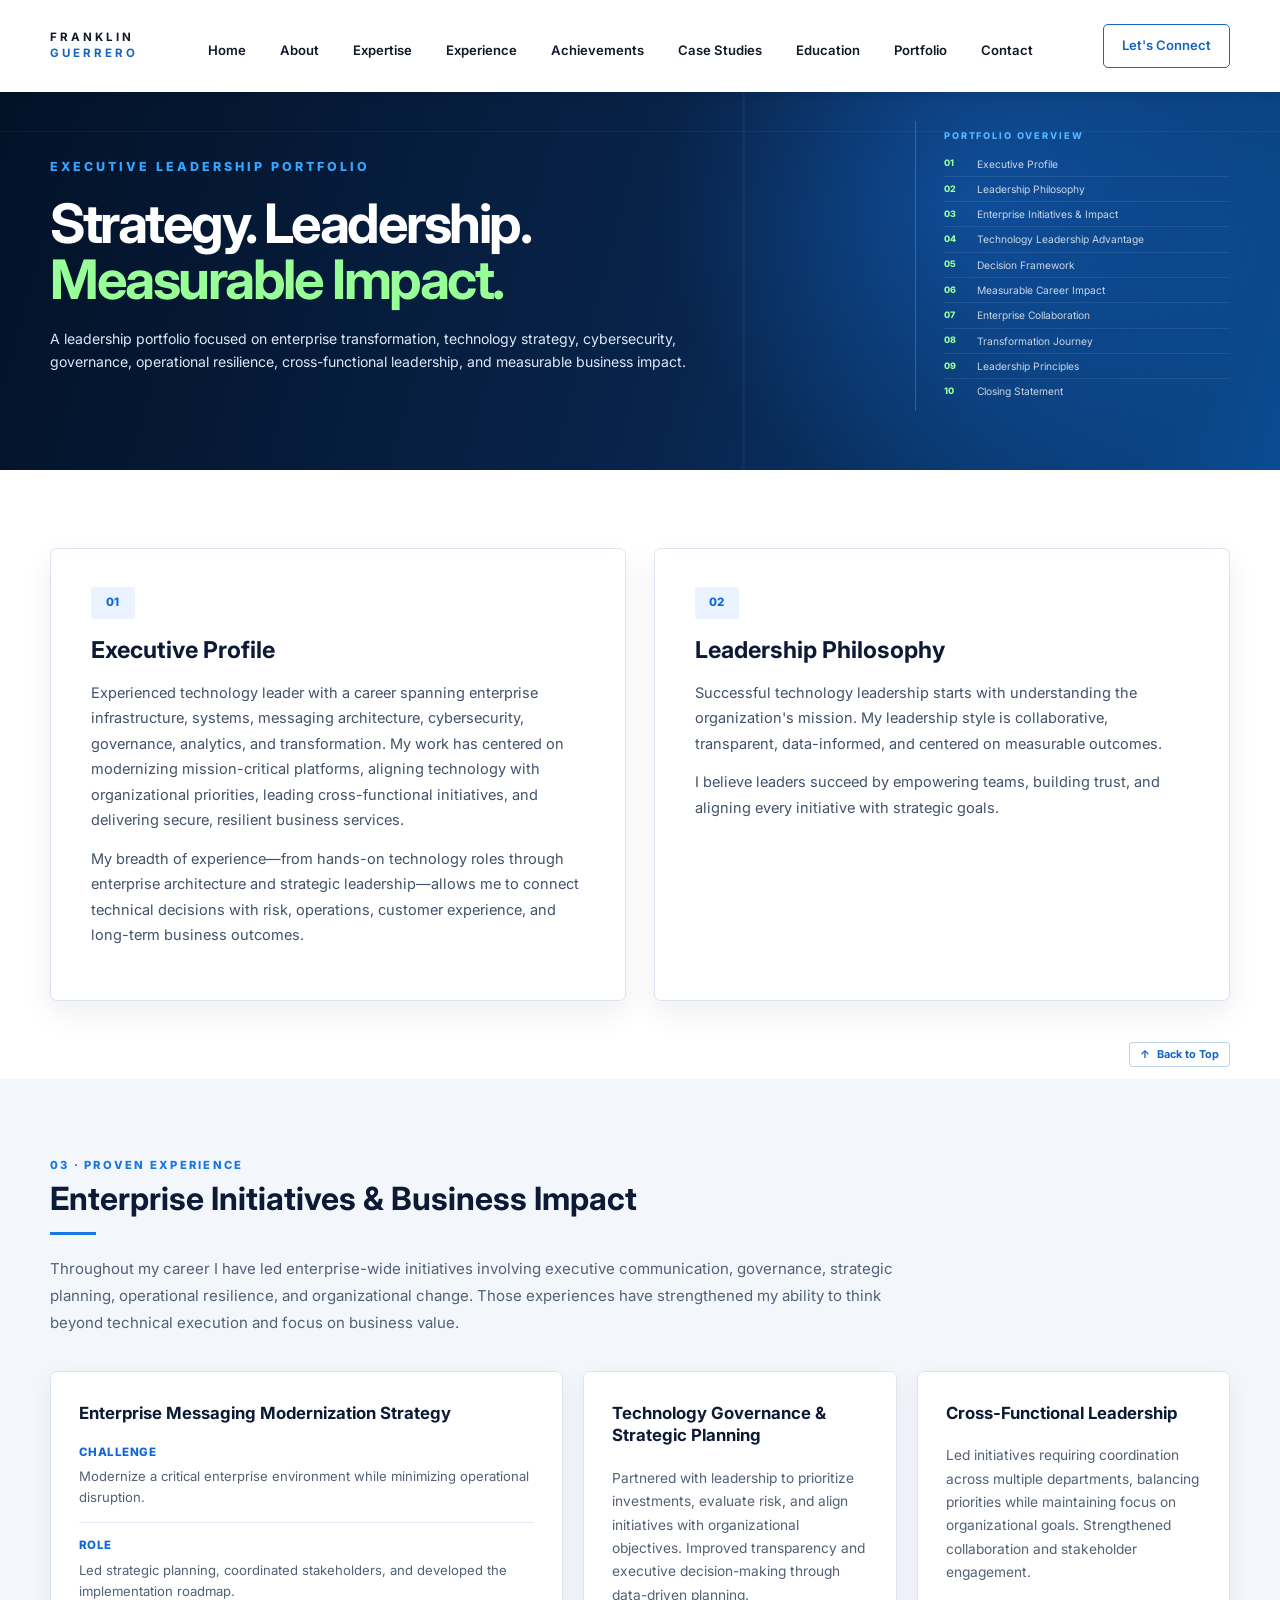
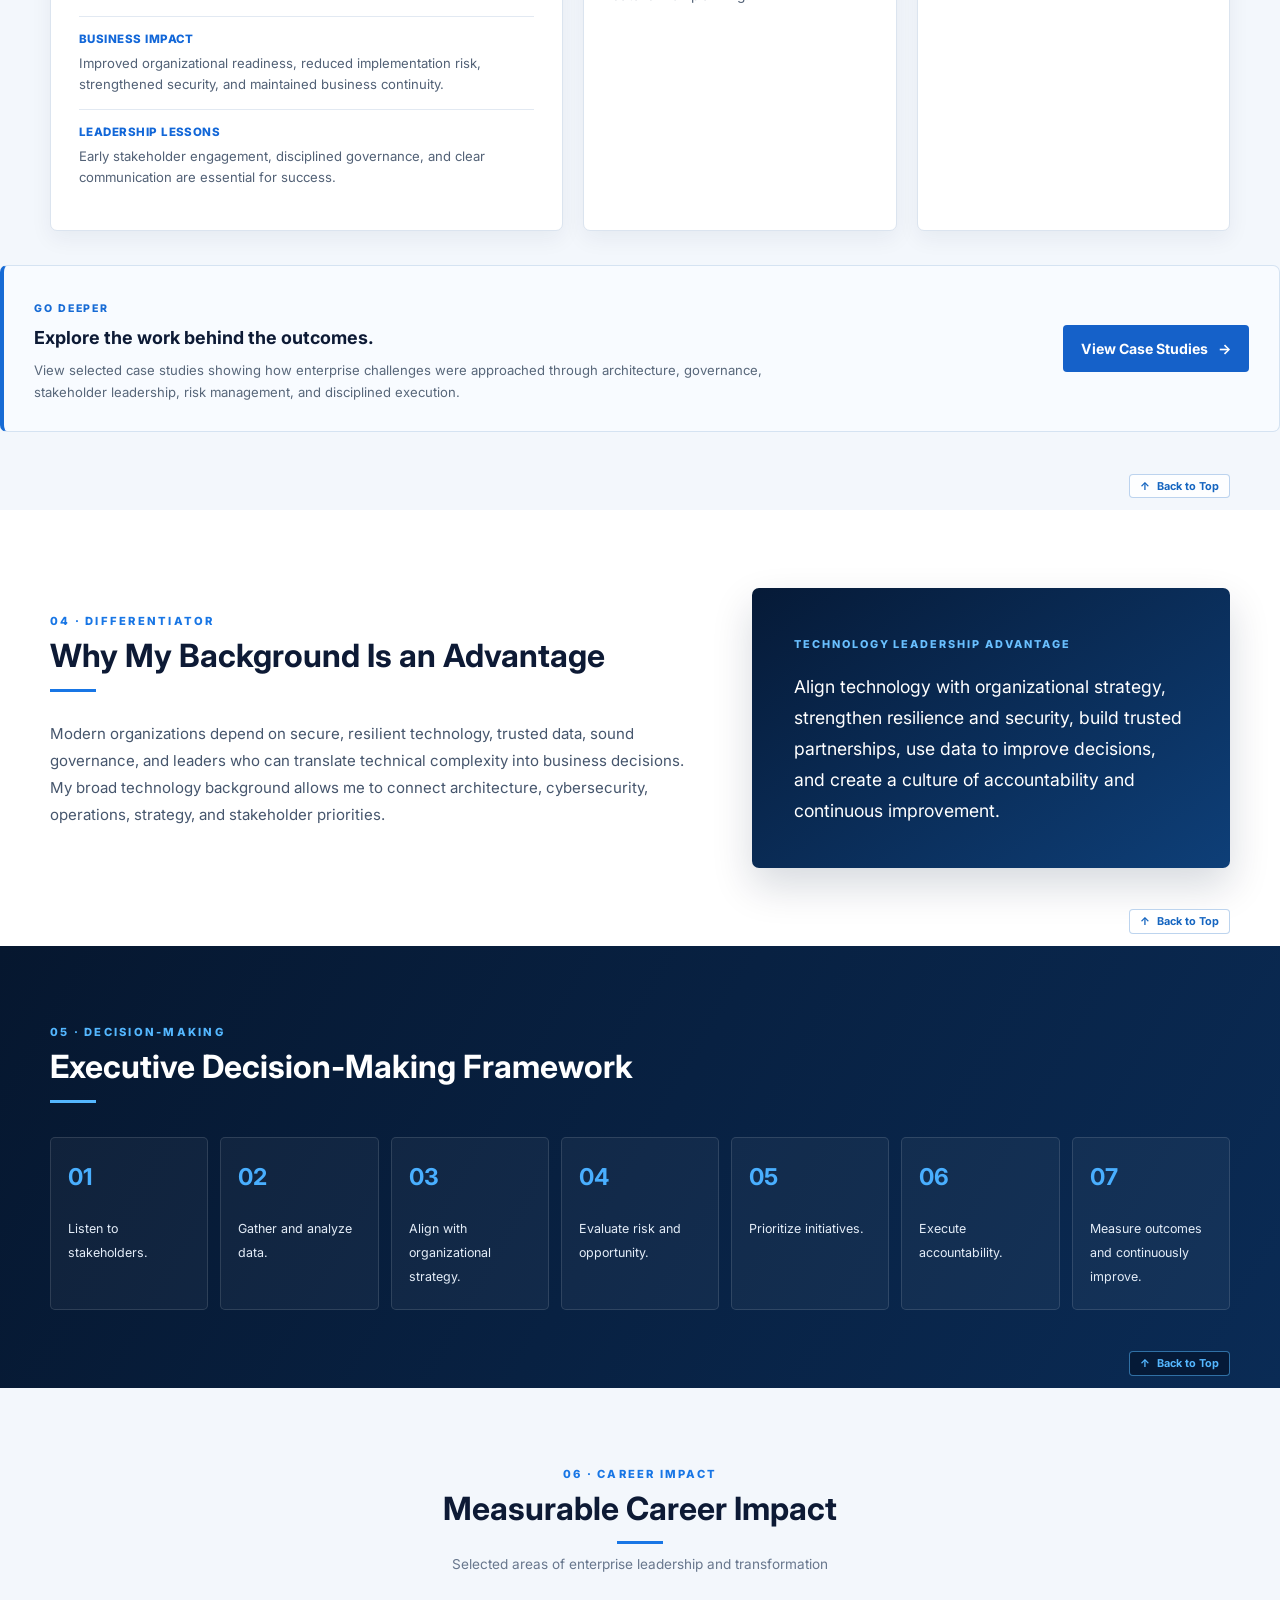
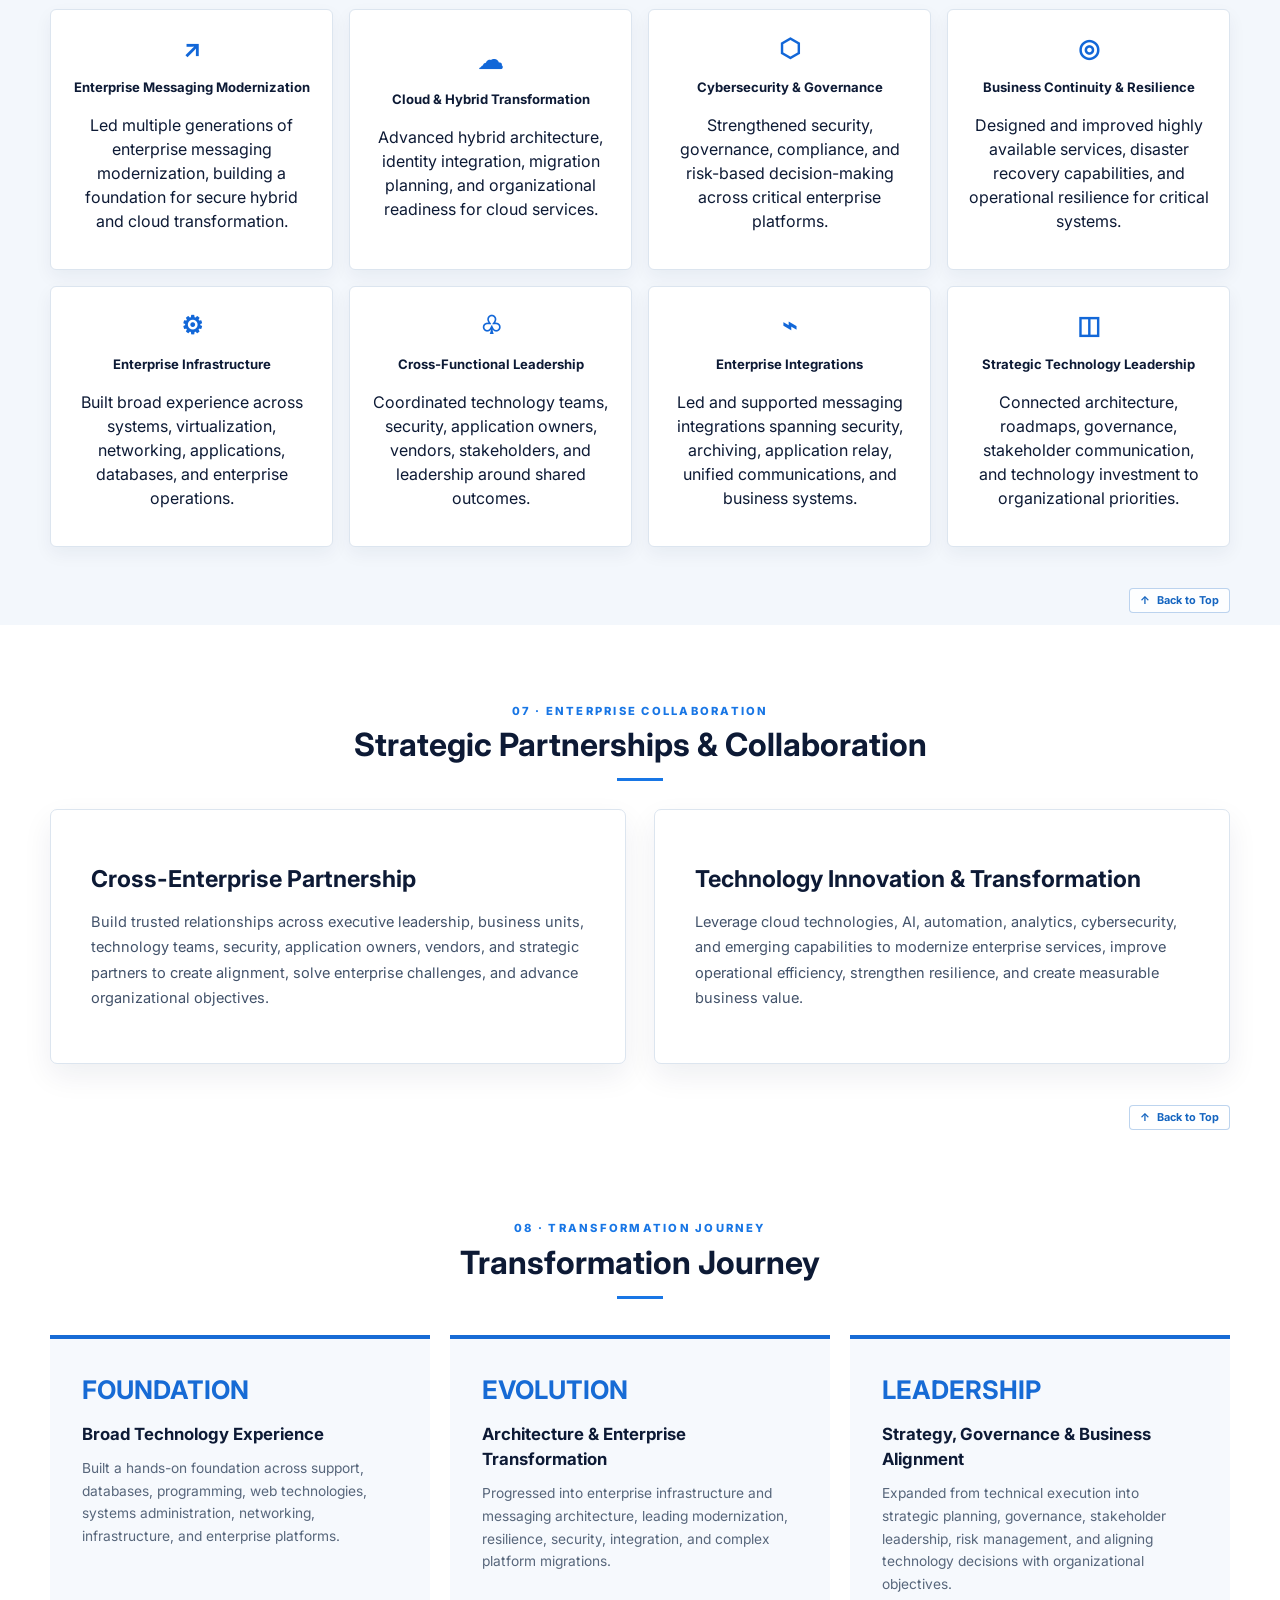
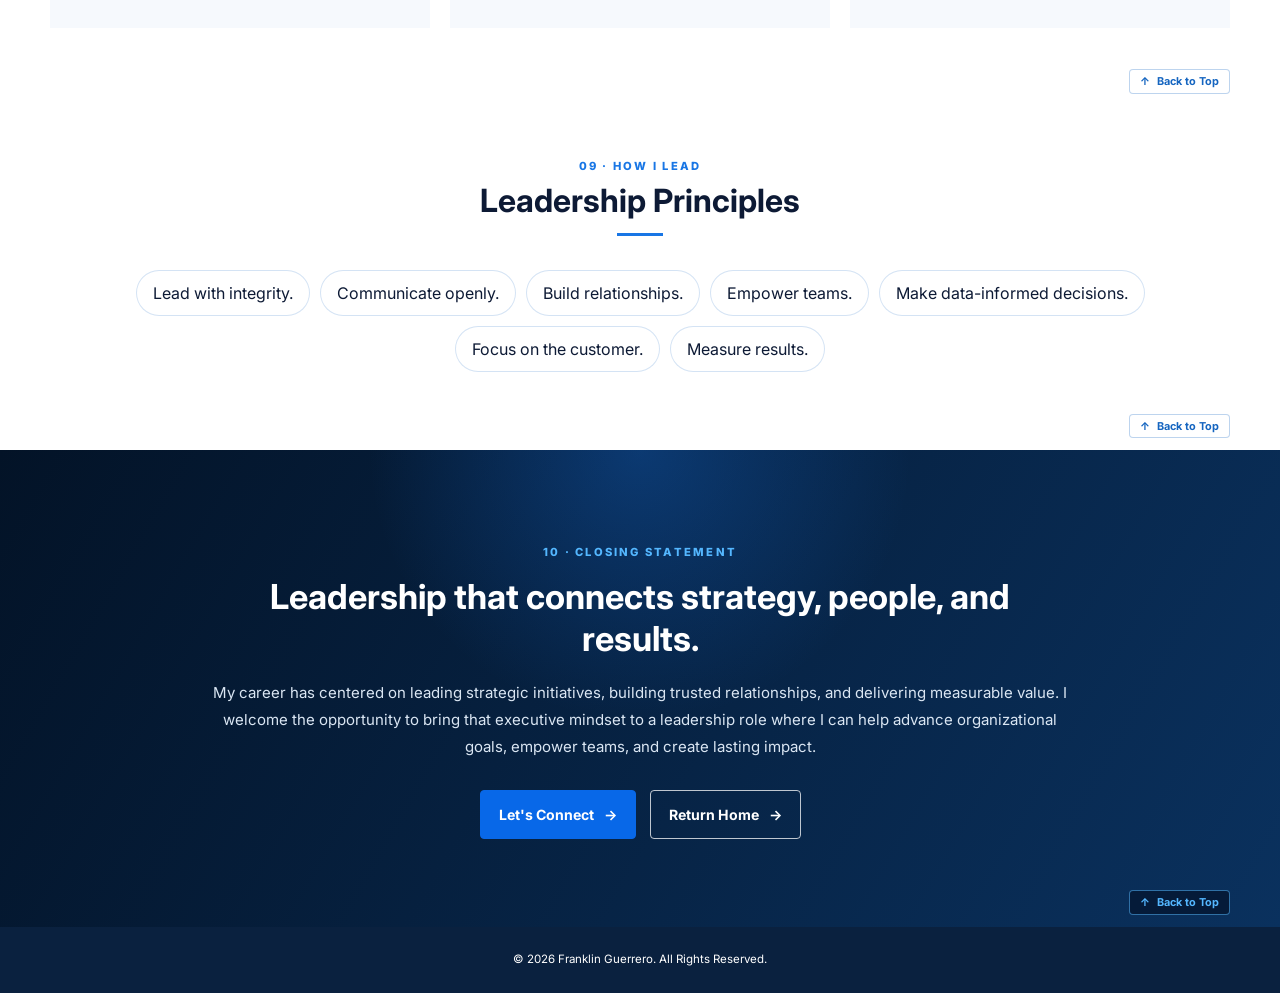
==== commit 906ef695: "Add files via upload" ====
--- a/portfolio.html
+++ b/portfolio.html
@@ -9,6 +9,23 @@
   <link rel="preconnect" href="https://fonts.gstatic.com" crossorigin>
   <link href="https://fonts.googleapis.com/css2?family=Inter:wght@400;500;600;700;800&display=swap" rel="stylesheet">
   <link rel="stylesheet" href="styles.css" />
+  <style>
+    /* Slightly larger Portfolio Overview navigation for improved readability */
+    .portfolio-overview-nav a {
+      font-size: 16px;
+    }
+    .portfolio-overview-nav a span {
+      font-size: 0.9em;
+    }
+  </style>
+  <!-- Microsoft Clarity Tracking -->
+  <script type="text/javascript">
+      (function(c,l,a,r,i,t,y){
+          c[a]=c[a]||function(){(c[a].q=c[a].q||[]).push(arguments)};
+          t=l.createElement(r);t.async=1;t.src="https://www.clarity.ms/tag/"+i;
+          y=l.getElementsByTagName(r)[0];y.parentNode.insertBefore(t,y);
+      })(window, document, "clarity", "script", "y5eahiqu5o");
+  </script>
 </head>
 <body class="portfolio-page">
   <header class="topbar executive-topbar portfolio-topbar">
@@ -23,6 +40,7 @@
         <a href="index.html#expertise">Expertise</a>
         <a href="index.html#experience">Experience</a>
         <a href="index.html#achievements">Achievements</a>
+        <a href="case-studies.html">Case Studies</a>
         <a href="index.html#education">Education</a>
                     <a class="active" href="portfolio.html">Portfolio</a>
         <a href="index.html#contact">Contact</a>
@@ -115,6 +133,15 @@
         </div>
       </div>
     
+
+        <div class="portfolio-case-study-callout">
+          <div>
+            <span>GO DEEPER</span>
+            <h3>Explore the work behind the outcomes.</h3>
+            <p>View selected case studies showing how enterprise challenges were approached through architecture, governance, stakeholder leadership, risk management, and disciplined execution.</p>
+          </div>
+          <a class="btn btn-primary" href="case-studies.html">View Case Studies <span aria-hidden="true">→</span></a>
+        </div>
       <a class="portfolio-section-back-top" href="#portfolio-top" aria-label="Back to top">↑ <span>Back to Top</span></a>
     </section>
 
--- a/styles.css
+++ b/styles.css
@@ -2102,3 +2102,236 @@
         height: 76px;
     }
 }
+
+
+/* =========================================================
+   FEATURED CASE STUDIES — EXECUTIVE BODY OF WORK
+   Added to homepage, portfolio, case-study landing/detail pages.
+   ========================================================= */
+.case-studies-section{
+    position:relative;
+    background:
+      radial-gradient(circle at 85% 10%,rgba(25,112,224,.08),transparent 24%),
+      linear-gradient(180deg,#f7faff 0%,#eef4fb 100%);
+    border-top:1px solid #e1e9f3;
+    border-bottom:1px solid #dce6f1;
+}
+.case-studies-eyebrow{
+    display:block;
+    margin:0 0 8px;
+    color:#176bd5;
+    font-size:.68rem;
+    font-weight:800;
+    letter-spacing:.2em;
+}
+.case-studies-intro{
+    max-width:720px;
+    margin:14px auto 0;
+    color:#5a687b;
+    font-size:.9rem;
+    line-height:1.7;
+}
+.case-study-card-grid{
+    display:grid;
+    grid-template-columns:repeat(4,minmax(0,1fr));
+    gap:18px;
+    margin-top:34px;
+}
+.case-study-card{
+    position:relative;
+    display:flex;
+    flex-direction:column;
+    min-height:340px;
+    padding:28px 24px 24px;
+    overflow:hidden;
+    border:1px solid #d9e4ef;
+    border-radius:7px;
+    background:#fff;
+    box-shadow:0 10px 26px rgba(5,31,66,.07);
+    transition:transform .2s ease,box-shadow .2s ease,border-color .2s ease;
+}
+.case-study-card:hover{
+    transform:translateY(-4px);
+    border-color:#b9d3f0;
+    box-shadow:0 16px 34px rgba(5,31,66,.12);
+}
+.case-study-index{
+    position:absolute;
+    top:18px;
+    right:18px;
+    color:#a7b9ce;
+    font-size:.68rem;
+    font-weight:800;
+    letter-spacing:.12em;
+}
+.case-study-icon{
+    width:46px;
+    height:46px;
+    display:grid;
+    place-items:center;
+    margin-bottom:20px;
+    border-radius:50%;
+    background:#eaf3ff;
+    color:#1267d8;
+    font-size:1.3rem;
+    font-weight:800;
+}
+.case-study-card h3{
+    margin:0 0 12px;
+    color:#102748;
+    font-size:1.02rem;
+    line-height:1.35;
+}
+.case-study-card p{
+    margin:0 0 18px;
+    color:#5a687b;
+    font-size:.79rem;
+    line-height:1.7;
+}
+.case-study-tags{
+    display:flex;
+    flex-wrap:wrap;
+    gap:6px;
+    margin-top:auto;
+    padding-bottom:18px;
+}
+.case-study-tags span{
+    padding:5px 8px;
+    border-radius:50px;
+    background:#f0f5fb;
+    color:#52647b;
+    font-size:.61rem;
+    font-weight:700;
+    letter-spacing:.02em;
+}
+.case-study-card>a{
+    display:inline-flex;
+    align-items:center;
+    gap:8px;
+    color:#1267d8;
+    text-decoration:none;
+    font-size:.76rem;
+    font-weight:800;
+}
+.case-study-card>a:hover{text-decoration:underline}
+.case-studies-all{text-align:center;margin-top:28px}
+.case-studies-all-btn{
+    background:#0a315e;
+    border:1px solid #0a315e;
+    color:#fff!important;
+    -webkit-text-fill-color:#fff!important;
+}
+
+.portfolio-case-study-callout{
+    display:flex;
+    align-items:center;
+    justify-content:space-between;
+    gap:30px;
+    margin-top:34px;
+    padding:28px 30px;
+    border:1px solid #d5e3f2;
+    border-left:4px solid #176bd5;
+    border-radius:7px;
+    background:#f8fbff;
+}
+.portfolio-case-study-callout>div{max-width:760px}
+.portfolio-case-study-callout>div>span{
+    color:#176bd5;
+    font-size:.66rem;
+    font-weight:800;
+    letter-spacing:.18em;
+}
+.portfolio-case-study-callout h3{margin:7px 0 8px;font-size:1.12rem}
+.portfolio-case-study-callout p{margin:0;color:#58677a;font-size:.82rem;line-height:1.65}
+.portfolio-case-study-callout .btn{flex:0 0 auto;color:#fff!important;-webkit-text-fill-color:#fff!important}
+
+/* Case study landing/detail pages */
+.case-study-page{background:#fff;color:#0d1a35}
+.case-study-page .executive-topbar{position:absolute}
+.case-study-hero{
+    min-height:430px;
+    display:flex;
+    align-items:center;
+    position:relative;
+    overflow:hidden;
+    color:#fff;
+    background:
+      radial-gradient(circle at 80% 42%,rgba(34,141,255,.28),transparent 30%),
+      linear-gradient(110deg,#031126 0%,#08264d 56%,#0a4a8c 100%);
+}
+.case-study-hero:after{
+    content:"";
+    position:absolute;
+    inset:0;
+    pointer-events:none;
+    background:linear-gradient(90deg,transparent 0%,transparent 68%,rgba(255,255,255,.04) 68%,rgba(255,255,255,.04) 68.2%,transparent 68.2%);
+}
+.case-study-hero .shell{position:relative;z-index:2;padding-top:96px}
+.case-study-kicker{margin:0 0 15px;color:#55b8ff;font-size:.72rem;font-weight:800;letter-spacing:.2em}
+.case-study-hero h1{max-width:900px;margin:0;font-size:clamp(2.7rem,5.2vw,4.8rem);line-height:1.03;letter-spacing:-.04em}
+.case-study-hero-copy{max-width:770px;margin:22px 0 0;color:#dce8f6;font-size:.98rem;line-height:1.75}
+.case-study-breadcrumbs{display:flex;gap:8px;flex-wrap:wrap;margin-top:22px;color:#9dcfff;font-size:.72rem}
+.case-study-breadcrumbs a{color:#fff;text-decoration:none}
+.case-study-breadcrumbs a:hover{text-decoration:underline}
+
+.case-study-detail{padding:70px 0}
+.case-study-detail-soft{background:#f4f8fc}
+.case-study-detail-dark{background:linear-gradient(120deg,#06172f,#0a2b55);color:#fff}
+.case-study-detail-grid{display:grid;grid-template-columns:minmax(0,1.15fr) minmax(290px,.85fr);gap:55px;align-items:start}
+.case-study-section-label{display:block;margin:0 0 9px;color:#176bd5;font-size:.68rem;font-weight:800;letter-spacing:.19em}
+.case-study-detail-dark .case-study-section-label{color:#5fc0ff}
+.case-study-detail h2{margin:0 0 18px;font-size:2rem;line-height:1.16}
+.case-study-detail p{color:#506075;font-size:.9rem;line-height:1.8}
+.case-study-detail-dark p{color:#d9e5f3}
+.case-study-summary-card{
+    padding:30px;
+    border:1px solid #d9e4ef;
+    border-radius:7px;
+    background:#fff;
+    box-shadow:0 12px 30px rgba(6,32,70,.08);
+}
+.case-study-summary-card h3{margin:0 0 18px;font-size:1rem;color:#102748}
+.case-study-summary-card dl{margin:0}
+.case-study-summary-card dl div{padding:12px 0;border-top:1px solid #e3eaf2}
+.case-study-summary-card dl div:first-child{border-top:0;padding-top:0}
+.case-study-summary-card dt{color:#176bd5;font-size:.65rem;font-weight:800;text-transform:uppercase;letter-spacing:.08em}
+.case-study-summary-card dd{margin:4px 0 0;color:#526176;font-size:.79rem;line-height:1.6}
+.case-study-points{display:grid;grid-template-columns:repeat(2,minmax(0,1fr));gap:16px;margin-top:28px}
+.case-study-point{padding:22px;border:1px solid #dae5ef;border-radius:6px;background:#fff}
+.case-study-point h3{margin:0 0 8px;font-size:.9rem;color:#12325a}
+.case-study-point p{margin:0;font-size:.78rem;line-height:1.65}
+.case-study-detail-dark .case-study-point{background:rgba(255,255,255,.05);border-color:rgba(255,255,255,.12)}
+.case-study-detail-dark .case-study-point h3{color:#fff}
+.case-study-detail-dark .case-study-point p{color:#d9e5f3}
+.case-study-impact-grid{display:grid;grid-template-columns:repeat(4,minmax(0,1fr));gap:16px;margin-top:30px}
+.case-study-impact{padding:24px;border-top:4px solid #176bd5;background:#fff;box-shadow:0 7px 18px rgba(5,31,66,.055)}
+.case-study-impact strong{display:block;margin-bottom:8px;color:#12325a;font-size:.88rem}
+.case-study-impact span{color:#58677a;font-size:.76rem;line-height:1.6}
+.case-study-takeaway{max-width:880px;margin:auto;text-align:center}
+.case-study-takeaway blockquote{margin:20px 0 0;font-size:1.35rem;line-height:1.55;font-weight:600;color:#fff}
+.case-study-next{display:flex;justify-content:center;gap:14px;flex-wrap:wrap;margin-top:28px}
+.case-study-next .btn{color:#fff!important;-webkit-text-fill-color:#fff!important}
+.case-study-next .btn-outline{border:1px solid rgba(255,255,255,.7);background:transparent}
+
+.case-study-landing-intro{max-width:780px;margin:0 auto 36px;text-align:center;color:#58677a;font-size:.91rem;line-height:1.75}
+.case-study-landing .case-study-card-grid{grid-template-columns:repeat(2,minmax(0,1fr));max-width:980px;margin-left:auto;margin-right:auto}
+.case-study-landing .case-study-card{min-height:300px}
+
+@media(max-width:1050px){
+    .case-study-card-grid{grid-template-columns:repeat(2,minmax(0,1fr))}
+    .case-study-impact-grid{grid-template-columns:repeat(2,minmax(0,1fr))}
+}
+@media(max-width:950px){
+    .case-study-page .executive-topbar nav{background:#fff!important}
+    .case-study-detail-grid{grid-template-columns:1fr}
+    .portfolio-case-study-callout{align-items:flex-start;flex-direction:column}
+}
+@media(max-width:650px){
+    .case-study-card-grid,.case-study-landing .case-study-card-grid,.case-study-points,.case-study-impact-grid{grid-template-columns:1fr}
+    .case-study-card{min-height:0}
+    .case-study-hero{min-height:470px}
+    .case-study-hero .shell{padding-top:110px;padding-bottom:45px}
+    .case-study-detail{padding:54px 0}
+    .case-study-summary-card{padding:24px}
+    .case-study-takeaway blockquote{font-size:1.15rem}
+}
